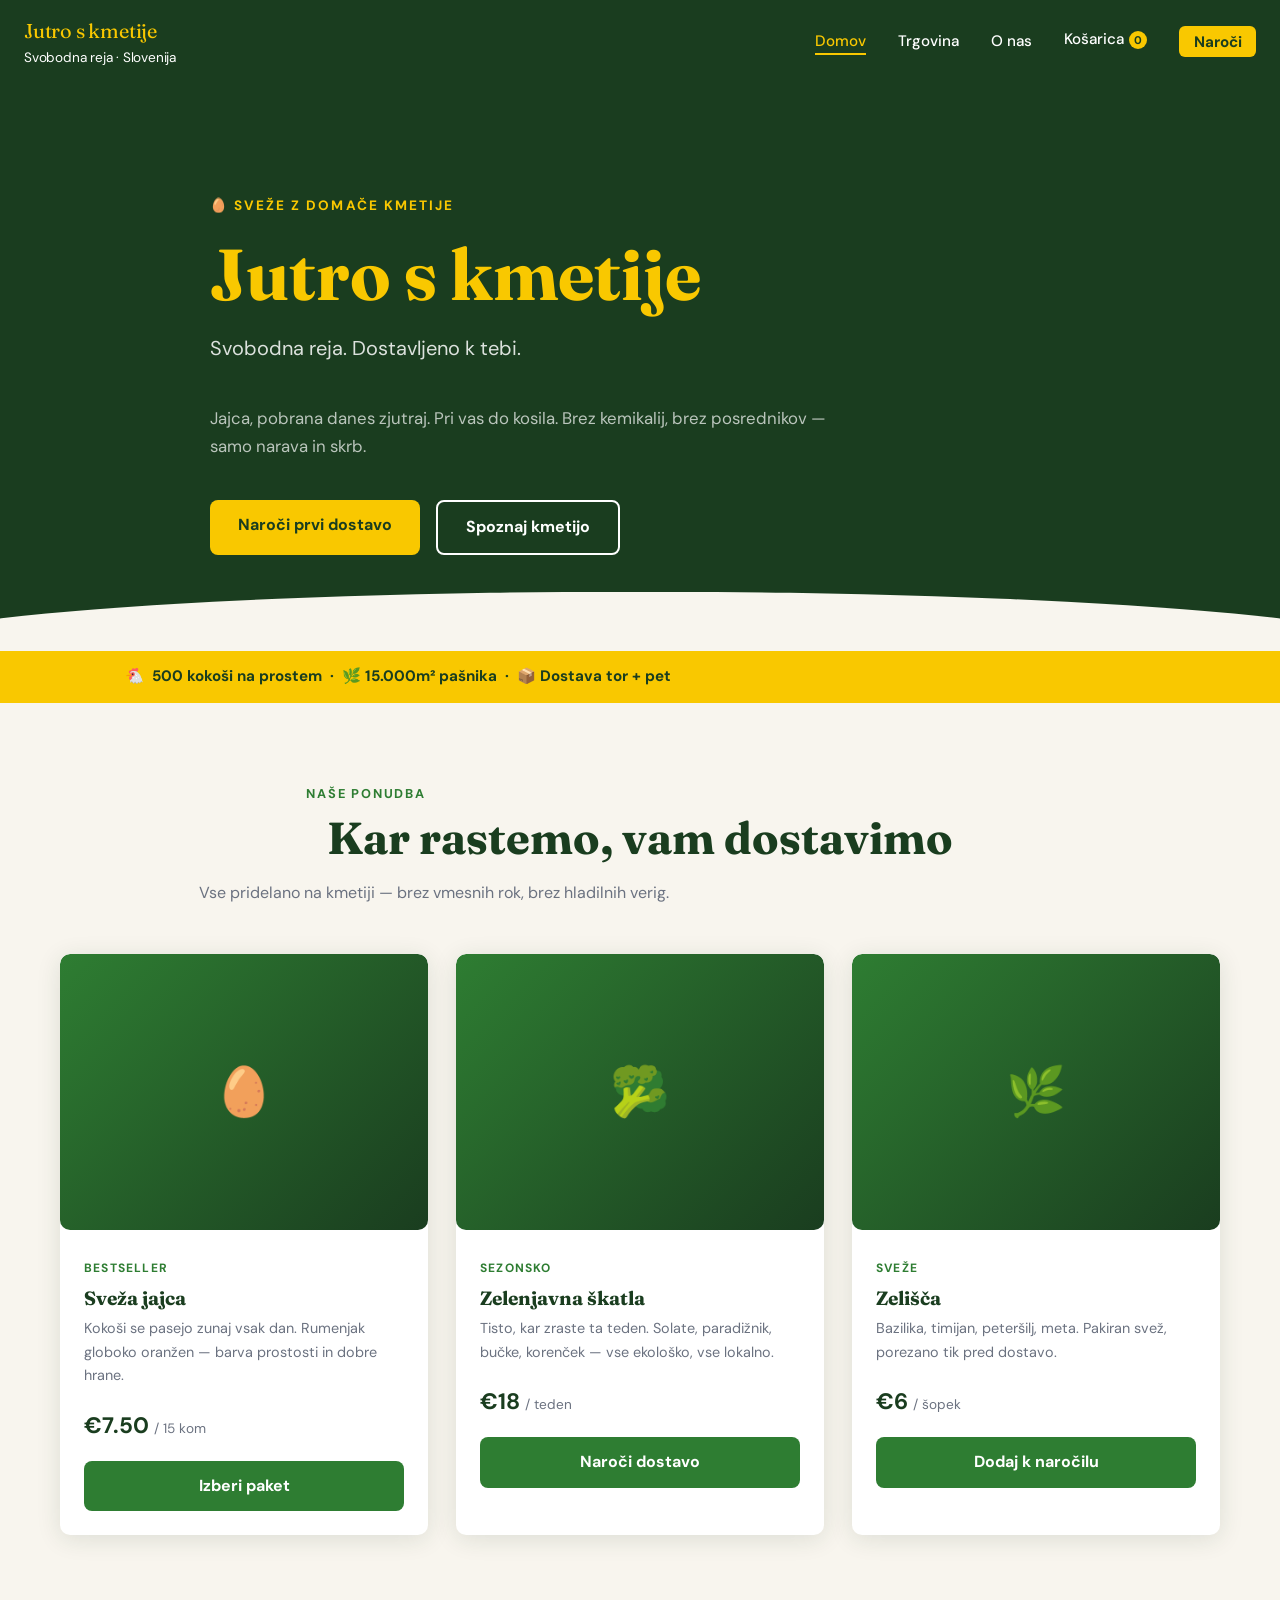
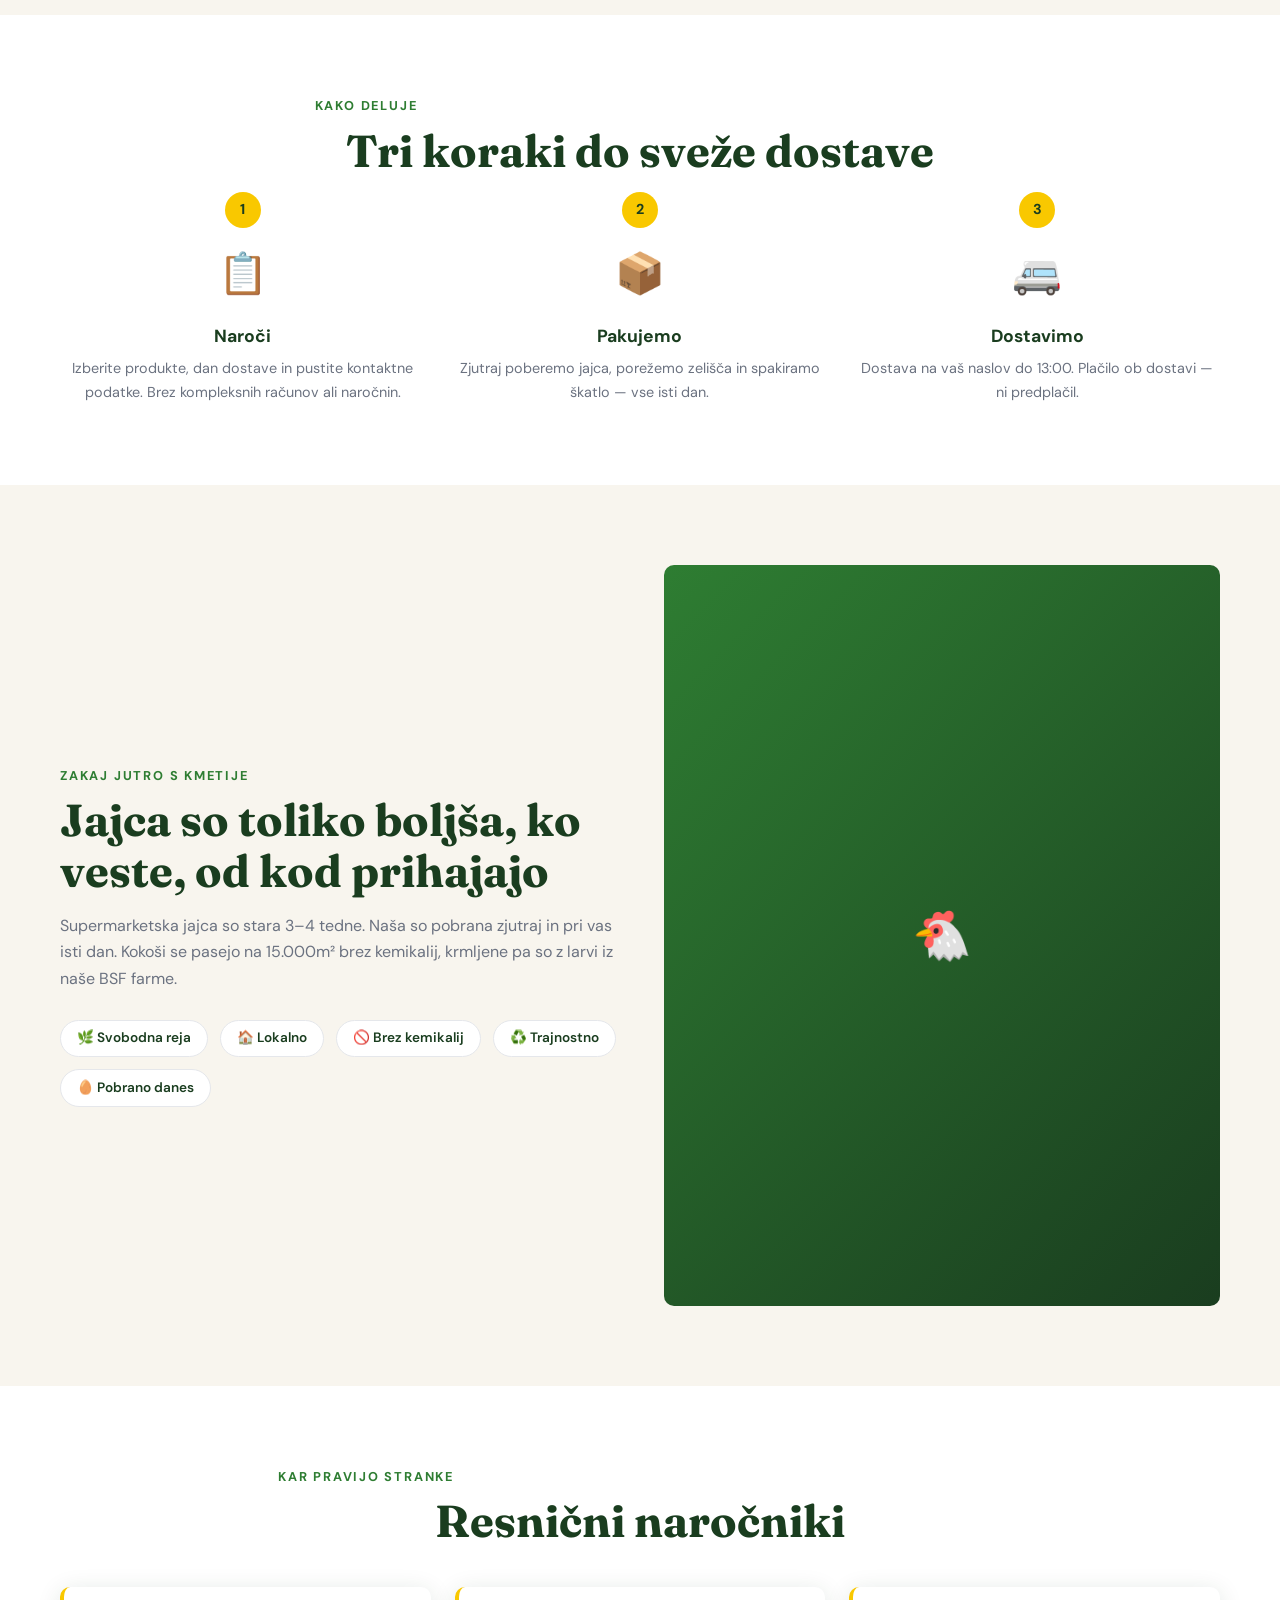
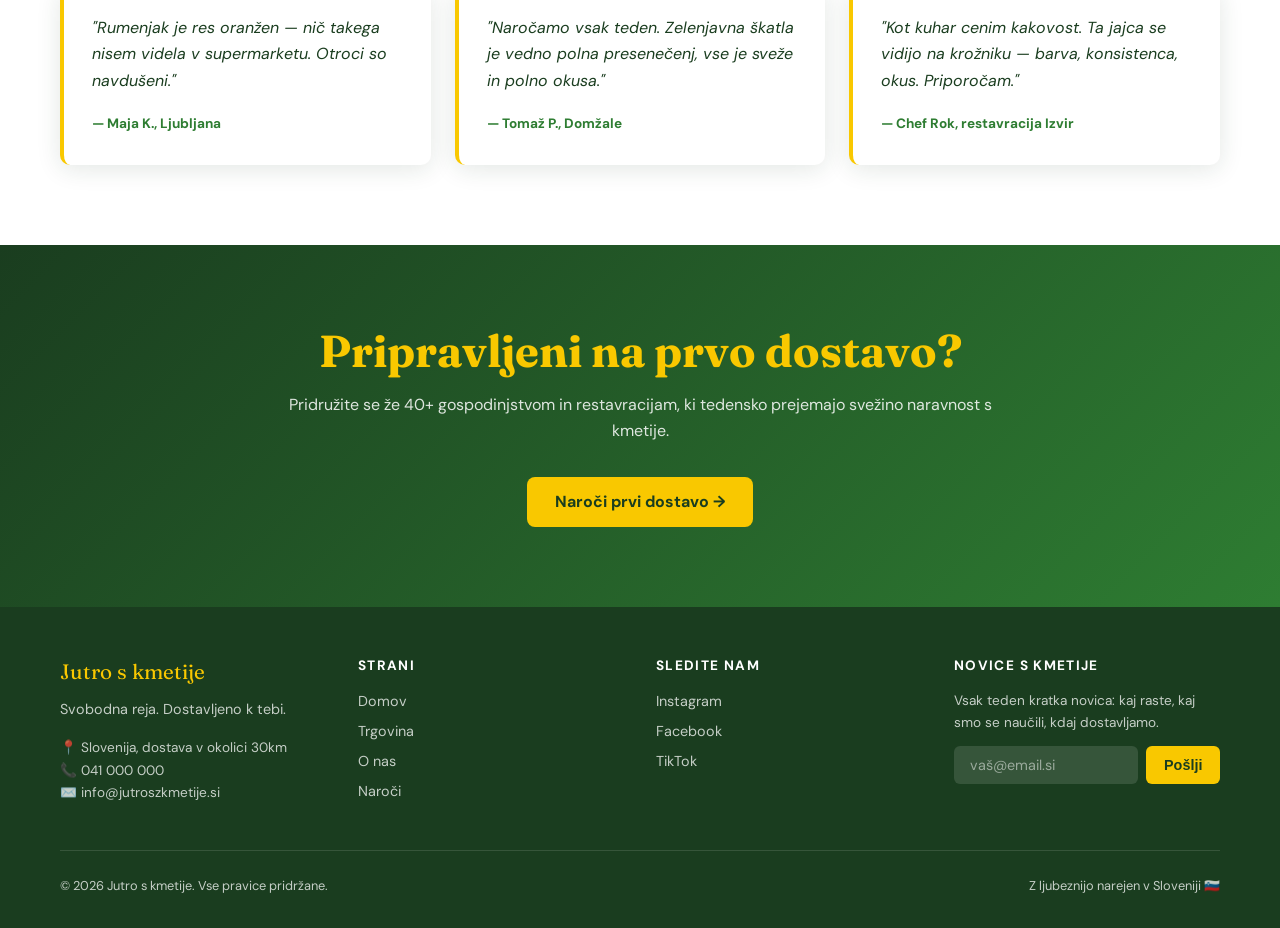
==== index.html @ 3c44f7a1 "init: Jutro s kmetije website — landing, shop, about, preorder, 3 UX variants Mobile-first static si" ====
<!DOCTYPE html>
<html lang="sl">
<head>
  <meta charset="UTF-8">
  <meta name="viewport" content="width=device-width, initial-scale=1.0">
  <title>Jutro s kmetije — Sveža jajca, dostavljeno k tebi</title>
  <meta name="description" content="Svobodna reja. Sveža jajca, pobrana danes zjutraj, dostavljena k vam. Naročite prvi dostavo.">
  <meta property="og:title" content="Jutro s kmetije — Sveža jajca, dostavljeno k tebi">
  <meta property="og:description" content="Svobodna reja. Sveža jajca, pobrana danes zjutraj, dostavljena k vam.">
  <meta property="og:type" content="website">
  <link rel="preconnect" href="https://fonts.googleapis.com">
  <link rel="preconnect" href="https://fonts.gstatic.com" crossorigin>
  <link href="https://fonts.googleapis.com/css2?family=Fraunces:ital,opsz,wght@0,9..144,400;0,9..144,700;1,9..144,400&family=DM+Sans:wght@400;500;700&display=swap" rel="stylesheet">
  <link rel="stylesheet" href="style.css">
</head>
<body>

<!-- NAV -->
<nav class="nav">
  <a href="index.html" class="nav-brand">Jutro s kmetije<span>Svobodna reja · Slovenija</span></a>
  <input type="checkbox" id="nav-toggle" class="nav-toggle">
  <label for="nav-toggle" class="nav-hamburger" aria-label="Meni">
    <span></span><span></span><span></span>
  </label>
  <ul class="nav-links">
    <li><a href="index.html" class="active">Domov</a></li>
    <li><a href="shop.html">Trgovina</a></li>
    <li><a href="about.html">O nas</a></li>
    <li><a href="shop.html" class="cart-badge">Košarica <span class="badge-count" id="cart-count">0</span></a></li>
    <li><a href="preorder.html" class="btn-nav">Naroči</a></li>
  </ul>
</nav>

<!-- HERO -->
<section class="hero">
  <div class="container hero-inner">
    <p class="hero-label">🥚 Sveže z domače kmetije</p>
    <h1>Jutro s kmetije</h1>
    <p class="hero-tagline">Svobodna reja. Dostavljeno k tebi.</p>
    <p style="color:rgba(255,255,255,.7);max-width:52ch;margin-bottom:2.5rem;font-size:1.05rem;">
      Jajca, pobrana danes zjutraj. Pri vas do kosila. Brez kemikalij, brez posrednikov — samo narava in skrb.
    </p>
    <div class="hero-actions">
      <a href="preorder.html" class="btn btn-primary">Naroči prvi dostavo</a>
      <a href="about.html" class="btn btn-outline">Spoznaj kmetijo</a>
    </div>
  </div>
</section>

<!-- SOCIAL PROOF STRIP -->
<div style="background:var(--yellow);padding:.85rem 1.5rem;text-align:center;">
  <p style="font-size:.95rem;font-weight:700;color:var(--green-dk);margin:0;">
    🐔 &nbsp;500 kokoši na prostem &nbsp;·&nbsp; 🌿 15.000m² pašnika &nbsp;·&nbsp; 📦 Dostava tor + pet
  </p>
</div>

<!-- PRODUCTS -->
<section class="section bg-offwhite">
  <div class="container">
    <p class="section-label text-center">Naše ponudba</p>
    <h2 class="section-title text-center">Kar rastemo, vam dostavimo</h2>
    <p class="section-sub text-center">Vse pridelano na kmetiji — brez vmesnih rok, brez hladilnih verig.</p>
    <div class="cards-grid">
      <!-- Card 1 -->
      <div class="card">
        <div class="photo-placeholder">🥚</div>
        <div class="card-body">
          <span class="card-tag">Bestseller</span>
          <h3 class="card-title">Sveža jajca</h3>
          <p class="card-desc">Kokoši se pasejo zunaj vsak dan. Rumenjak globoko oranžen — barva prostosti in dobre hrane.</p>
          <div class="card-price">€7.50 <small>/ 15 kom</small></div>
          <a href="shop.html" class="btn btn-green" style="display:block;text-align:center;">Izberi paket</a>
        </div>
      </div>
      <!-- Card 2 -->
      <div class="card">
        <div class="photo-placeholder">🥦</div>
        <div class="card-body">
          <span class="card-tag">Sezonsko</span>
          <h3 class="card-title">Zelenjavna škatla</h3>
          <p class="card-desc">Tisto, kar zraste ta teden. Solate, paradižnik, bučke, korenček — vse ekološko, vse lokalno.</p>
          <div class="card-price">€18 <small>/ teden</small></div>
          <a href="shop.html" class="btn btn-green" style="display:block;text-align:center;">Naroči dostavo</a>
        </div>
      </div>
      <!-- Card 3 -->
      <div class="card">
        <div class="photo-placeholder">🌿</div>
        <div class="card-body">
          <span class="card-tag">Sveže</span>
          <h3 class="card-title">Zelišča</h3>
          <p class="card-desc">Bazilika, timijan, peteršilj, meta. Pakiran svež, porezano tik pred dostavo.</p>
          <div class="card-price">€6 <small>/ šopek</small></div>
          <a href="shop.html" class="btn btn-green" style="display:block;text-align:center;">Dodaj k naročilu</a>
        </div>
      </div>
    </div>
  </div>
</section>

<!-- HOW IT WORKS -->
<section class="section bg-white">
  <div class="container">
    <p class="section-label text-center">Kako deluje</p>
    <h2 class="section-title text-center">Tri koraki do sveže dostave</h2>
    <div class="steps">
      <div class="step">
        <div class="step-num">1</div>
        <div class="step-icon">📋</div>
        <div class="step-title">Naroči</div>
        <p style="color:var(--gray);font-size:.9rem;">Izberite produkte, dan dostave in pustite kontaktne podatke. Brez kompleksnih računov ali naročnin.</p>
      </div>
      <div class="step">
        <div class="step-num">2</div>
        <div class="step-icon">📦</div>
        <div class="step-title">Pakujemo</div>
        <p style="color:var(--gray);font-size:.9rem;">Zjutraj poberemo jajca, porežemo zelišča in spakiramo škatlo — vse isti dan.</p>
      </div>
      <div class="step">
        <div class="step-num">3</div>
        <div class="step-icon">🚐</div>
        <div class="step-title">Dostavimo</div>
        <p style="color:var(--gray);font-size:.9rem;">Dostava na vaš naslov do 13:00. Plačilo ob dostavi — ni predplačil.</p>
      </div>
    </div>
  </div>
</section>

<!-- WHY US -->
<section class="section bg-offwhite">
  <div class="container two-col">
    <div>
      <p class="section-label">Zakaj Jutro s kmetije</p>
      <h2 class="section-title">Jajca so toliko boljša, ko veste, od kod prihajajo</h2>
      <p style="color:var(--gray);margin-bottom:1.75rem;">Supermarketska jajca so stara 3–4 tedne. Naša so pobrana zjutraj in pri vas isti dan. Kokoši se pasejo na 15.000m² brez kemikalij, krmljene pa so z larvi iz naše BSF farme.</p>
      <div class="values">
        <div class="value-chip">🌿 Svobodna reja</div>
        <div class="value-chip">🏠 Lokalno</div>
        <div class="value-chip">🚫 Brez kemikalij</div>
        <div class="value-chip">♻️ Trajnostno</div>
        <div class="value-chip">🥚 Pobrano danes</div>
      </div>
    </div>
    <div>
      <div class="photo-placeholder tall">🐔</div>
    </div>
  </div>
</section>

<!-- TESTIMONIALS -->
<section class="section bg-white">
  <div class="container">
    <p class="section-label text-center">Kar pravijo stranke</p>
    <h2 class="section-title text-center">Resnični naročniki</h2>
    <div class="testimonials-grid" style="margin-top:2.5rem;">
      <div class="testimonial">
        <blockquote>"Rumenjak je res oranžen — nič takega nisem videla v supermarketu. Otroci so navdušeni."</blockquote>
        <cite>— Maja K., Ljubljana</cite>
      </div>
      <div class="testimonial">
        <blockquote>"Naročamo vsak teden. Zelenjavna škatla je vedno polna presenečenj, vse je sveže in polno okusa."</blockquote>
        <cite>— Tomaž P., Domžale</cite>
      </div>
      <div class="testimonial">
        <blockquote>"Kot kuhar cenim kakovost. Ta jajca se vidijo na krožniku — barva, konsistenca, okus. Priporočam."</blockquote>
        <cite>— Chef Rok, restavracija Izvir</cite>
      </div>
    </div>
  </div>
</section>

<!-- CTA BANNER -->
<div class="cta-banner">
  <div class="container">
    <h2>Pripravljeni na prvo dostavo?</h2>
    <p>Pridružite se že 40+ gospodinjstvom in restavracijam, ki tedensko prejemajo svežino naravnost s kmetije.</p>
    <a href="preorder.html" class="btn btn-primary">Naroči prvi dostavo →</a>
  </div>
</div>

<!-- FOOTER -->
<footer class="footer">
  <div class="container">
    <div class="footer-grid">
      <div>
        <div class="footer-brand">Jutro s kmetije</div>
        <p style="font-size:.9rem;margin-bottom:1rem;">Svobodna reja. Dostavljeno k tebi.</p>
        <p style="font-size:.85rem;">📍 Slovenija, dostava v okolici 30km</p>
        <p style="font-size:.85rem;">📞 <a href="tel:+38641000000">041 000 000</a></p>
        <p style="font-size:.85rem;">✉️ <a href="mailto:info@jutroszkmetije.si">info@jutroszkmetije.si</a></p>
      </div>
      <div>
        <h4>Strani</h4>
        <ul>
          <li><a href="index.html">Domov</a></li>
          <li><a href="shop.html">Trgovina</a></li>
          <li><a href="about.html">O nas</a></li>
          <li><a href="preorder.html">Naroči</a></li>
        </ul>
      </div>
      <div>
        <h4>Sledite nam</h4>
        <ul>
          <li><a href="#">Instagram</a></li>
          <li><a href="#">Facebook</a></li>
          <li><a href="#">TikTok</a></li>
        </ul>
      </div>
      <div>
        <h4>Novice s kmetije</h4>
        <p style="font-size:.85rem;margin-bottom:.75rem;">Vsak teden kratka novica: kaj raste, kaj smo se naučili, kdaj dostavljamo.</p>
        <form class="newsletter-form" onsubmit="event.preventDefault();this.innerHTML='<p style=color:var(--yellow);font-size:.9rem;>Hvala! Javimo se. 🥚</p>'">
          <input type="email" placeholder="vaš@email.si" required>
          <button type="submit">Pošlji</button>
        </form>
      </div>
    </div>
    <div class="footer-bottom">
      <span>© 2026 Jutro s kmetije. Vse pravice pridržane.</span>
      <span>Z ljubeznijo narejen v Sloveniji 🇸🇮</span>
    </div>
  </div>
</footer>

<script>
  // Cart count from localStorage
  function updateCartBadge() {
    const cart = JSON.parse(localStorage.getItem('jsk_cart') || '[]');
    const total = cart.reduce((s, i) => s + i.qty, 0);
    document.getElementById('cart-count').textContent = total;
  }
  updateCartBadge();
</script>
</body>
</html>
---- style.css ----
/* ===== Jutro s kmetije — shared stylesheet ===== */

/* ---- Variables ---- */
:root {
  --green-dk: #1A3D1F;
  --green:    #2E7D32;
  --yellow:   #F9C800;
  --white:    #FFFFFF;
  --offwhite: #F8F5EE;
  --gray:     #6B7280;
  --gray-lt:  #E5E7EB;
  --radius:   10px;
  --shadow:   0 4px 24px rgba(26,61,31,.12);
  --transition: .2s ease;
}

/* ---- Reset ---- */
*, *::before, *::after { box-sizing: border-box; margin: 0; padding: 0; }
html { scroll-behavior: smooth; }
body {
  font-family: 'DM Sans', sans-serif;
  background: var(--offwhite);
  color: var(--green-dk);
  line-height: 1.65;
  font-size: 16px;
}
img { max-width: 100%; display: block; }
a { color: inherit; text-decoration: none; }
ul { list-style: none; }

/* ---- Typography ---- */
h1, h2, h3, .brand {
  font-family: 'Fraunces', serif;
  line-height: 1.15;
}
h1 { font-size: clamp(2.4rem, 6vw, 4.5rem); }
h2 { font-size: clamp(1.8rem, 4vw, 2.8rem); }
h3 { font-size: 1.3rem; }
p  { max-width: 68ch; }

/* ---- Nav ---- */
.nav {
  position: sticky;
  top: 0;
  z-index: 100;
  background: var(--green-dk);
  padding: .85rem 1.5rem;
  display: flex;
  align-items: center;
  justify-content: space-between;
}
.nav-brand {
  font-family: 'Fraunces', serif;
  font-size: 1.25rem;
  color: var(--yellow);
  letter-spacing: -.01em;
}
.nav-brand span { color: var(--white); font-size: .85rem; display: block; font-family: 'DM Sans', sans-serif; font-weight: 400; }

/* Hamburger checkbox hack */
.nav-toggle { display: none; }
.nav-hamburger {
  display: flex;
  flex-direction: column;
  gap: 5px;
  cursor: pointer;
  padding: 4px;
}
.nav-hamburger span {
  display: block;
  width: 24px;
  height: 2px;
  background: var(--white);
  border-radius: 2px;
  transition: var(--transition);
}
.nav-links {
  display: flex;
  gap: 2rem;
  align-items: center;
}
.nav-links a {
  color: var(--white);
  font-size: .95rem;
  font-weight: 500;
  padding-bottom: 2px;
  border-bottom: 2px solid transparent;
  transition: border-color var(--transition), color var(--transition);
}
.nav-links a:hover,
.nav-links a.active { color: var(--yellow); border-bottom-color: var(--yellow); }
.nav-links .btn-nav {
  background: var(--yellow);
  color: var(--green-dk);
  border-radius: 6px;
  padding: .35rem .9rem;
  font-weight: 700;
  border-bottom: none;
}
.nav-links .btn-nav:hover { background: #e6b800; color: var(--green-dk); }

/* Cart badge */
.cart-badge {
  position: relative;
  display: inline-flex;
  align-items: center;
  gap: .35rem;
}
.badge-count {
  background: var(--yellow);
  color: var(--green-dk);
  font-size: .7rem;
  font-weight: 700;
  border-radius: 999px;
  padding: 0 5px;
  min-width: 18px;
  text-align: center;
  line-height: 18px;
}

@media (max-width: 767px) {
  .nav-hamburger { display: flex; }
  .nav-links {
    display: none;
    position: absolute;
    top: 100%;
    left: 0;
    right: 0;
    background: var(--green-dk);
    flex-direction: column;
    align-items: flex-start;
    gap: 0;
    padding: .5rem 0 1rem;
    border-top: 1px solid rgba(255,255,255,.1);
  }
  .nav-links a { width: 100%; padding: .7rem 1.5rem; border-bottom: none; }
  .nav-toggle:checked ~ .nav-links { display: flex; }
}
@media (min-width: 768px) {
  .nav-hamburger { display: none; }
  .nav-links { display: flex !important; }
}

/* ---- Buttons ---- */
.btn {
  display: inline-block;
  padding: .75rem 1.75rem;
  border-radius: 8px;
  font-weight: 700;
  font-size: 1rem;
  cursor: pointer;
  border: none;
  transition: transform var(--transition), box-shadow var(--transition), background var(--transition);
}
.btn:hover { transform: translateY(-2px); box-shadow: 0 6px 20px rgba(0,0,0,.18); }
.btn-primary { background: var(--yellow); color: var(--green-dk); }
.btn-primary:hover { background: #e6b800; }
.btn-outline { background: transparent; border: 2px solid var(--white); color: var(--white); }
.btn-outline:hover { background: var(--white); color: var(--green-dk); }
.btn-green { background: var(--green); color: var(--white); }
.btn-green:hover { background: var(--green-dk); }

/* ---- Photo placeholder ---- */
.photo-placeholder {
  background: linear-gradient(135deg, #2E7D32 0%, #1A3D1F 100%);
  aspect-ratio: 4/3;
  border-radius: var(--radius);
  display: flex;
  align-items: center;
  justify-content: center;
  font-size: 3rem;
}
.photo-placeholder.tall { aspect-ratio: 3/4; }
.photo-placeholder.wide { aspect-ratio: 16/7; }
.photo-placeholder.square { aspect-ratio: 1; }

/* ---- Sections ---- */
.section { padding: 5rem 1.5rem; }
.section-center { text-align: center; }
.container { max-width: 1160px; margin: 0 auto; }

.section-label {
  font-size: .8rem;
  text-transform: uppercase;
  letter-spacing: .14em;
  color: var(--green);
  font-weight: 700;
  margin-bottom: .5rem;
}
.section-title { margin-bottom: 1rem; }
.section-sub { color: var(--gray); margin-bottom: 3rem; }

/* ---- Cards grid ---- */
.cards-grid {
  display: grid;
  grid-template-columns: repeat(auto-fit, minmax(260px, 1fr));
  gap: 1.75rem;
}
.card {
  background: var(--white);
  border-radius: var(--radius);
  box-shadow: var(--shadow);
  overflow: hidden;
  transition: transform var(--transition), box-shadow var(--transition);
}
.card:hover { transform: translateY(-4px); box-shadow: 0 10px 36px rgba(26,61,31,.16); }
.card-body { padding: 1.5rem; }
.card-tag {
  font-size: .75rem;
  text-transform: uppercase;
  letter-spacing: .1em;
  color: var(--green);
  font-weight: 700;
}
.card-title { font-size: 1.2rem; margin: .4rem 0 .5rem; }
.card-desc { font-size: .9rem; color: var(--gray); margin-bottom: 1.25rem; }
.card-price { font-size: 1.4rem; font-weight: 700; color: var(--green-dk); margin-bottom: 1rem; }
.card-price small { font-size: .85rem; font-weight: 400; color: var(--gray); }

/* ---- Steps ---- */
.steps { display: grid; grid-template-columns: repeat(auto-fit, minmax(200px, 1fr)); gap: 2rem; text-align: center; }
.step-icon { font-size: 2.5rem; margin-bottom: 1rem; }
.step-num {
  display: inline-flex;
  align-items: center;
  justify-content: center;
  width: 36px; height: 36px;
  background: var(--yellow);
  color: var(--green-dk);
  border-radius: 50%;
  font-weight: 700;
  font-size: .9rem;
  margin: 0 auto .75rem;
}
.step-title { font-size: 1.1rem; font-weight: 700; margin-bottom: .4rem; }

/* ---- Testimonials ---- */
.testimonials-grid { display: grid; grid-template-columns: repeat(auto-fit, minmax(260px, 1fr)); gap: 1.5rem; }
.testimonial {
  background: var(--white);
  border-radius: var(--radius);
  padding: 1.75rem;
  box-shadow: var(--shadow);
  border-left: 4px solid var(--yellow);
}
.testimonial blockquote { font-size: 1rem; font-style: italic; color: var(--green-dk); margin-bottom: 1rem; }
.testimonial cite { font-size: .85rem; font-weight: 700; color: var(--green); font-style: normal; }

/* ---- CTA Banner ---- */
.cta-banner {
  background: linear-gradient(135deg, var(--green-dk) 0%, var(--green) 100%);
  color: var(--white);
  text-align: center;
  padding: 5rem 1.5rem;
}
.cta-banner h2 { color: var(--yellow); margin-bottom: 1rem; }
.cta-banner p { color: rgba(255,255,255,.85); margin: 0 auto 2rem; }

/* ---- Footer ---- */
.footer {
  background: var(--green-dk);
  color: rgba(255,255,255,.75);
  padding: 3rem 1.5rem 2rem;
}
.footer-grid { display: grid; grid-template-columns: repeat(auto-fit, minmax(180px, 1fr)); gap: 2rem; margin-bottom: 2.5rem; }
.footer-brand { font-family: 'Fraunces', serif; font-size: 1.3rem; color: var(--yellow); margin-bottom: .5rem; }
.footer h4 { color: var(--white); font-size: .85rem; text-transform: uppercase; letter-spacing: .1em; margin-bottom: .75rem; }
.footer ul li { margin-bottom: .4rem; font-size: .9rem; }
.footer ul li a { transition: color var(--transition); }
.footer ul li a:hover { color: var(--yellow); }
.footer-bottom { border-top: 1px solid rgba(255,255,255,.12); padding-top: 1.5rem; font-size: .8rem; display: flex; justify-content: space-between; flex-wrap: wrap; gap: .5rem; }
.newsletter-form { display: flex; gap: .5rem; flex-wrap: wrap; }
.newsletter-form input {
  flex: 1;
  min-width: 160px;
  padding: .6rem 1rem;
  border: none;
  border-radius: 6px;
  font-family: 'DM Sans', sans-serif;
  font-size: .9rem;
  background: rgba(255,255,255,.12);
  color: var(--white);
}
.newsletter-form input::placeholder { color: rgba(255,255,255,.5); }
.newsletter-form button {
  padding: .6rem 1.1rem;
  background: var(--yellow);
  color: var(--green-dk);
  border: none;
  border-radius: 6px;
  font-weight: 700;
  cursor: pointer;
  font-size: .9rem;
}

/* ---- Form styles ---- */
.form-group { margin-bottom: 1.25rem; }
.form-group label { display: block; font-size: .85rem; font-weight: 600; margin-bottom: .4rem; }
.form-group input,
.form-group select,
.form-group textarea {
  width: 100%;
  padding: .75rem 1rem;
  border: 1.5px solid var(--gray-lt);
  border-radius: 8px;
  font-family: 'DM Sans', sans-serif;
  font-size: .95rem;
  background: var(--white);
  color: var(--green-dk);
  transition: border-color var(--transition);
}
.form-group input:focus,
.form-group select:focus,
.form-group textarea:focus {
  outline: none;
  border-color: var(--green);
}
.form-group textarea { resize: vertical; min-height: 100px; }
.form-row { display: grid; grid-template-columns: 1fr 1fr; gap: 1rem; }
@media (max-width: 600px) { .form-row { grid-template-columns: 1fr; } }

/* ---- Hero ---- */
.hero {
  background: var(--green-dk);
  color: var(--white);
  padding: 7rem 1.5rem 6rem;
  position: relative;
  overflow: hidden;
}
.hero::after {
  content: '';
  position: absolute;
  bottom: -1px;
  left: 0; right: 0;
  height: 60px;
  background: var(--offwhite);
  clip-path: ellipse(60% 100% at 50% 100%);
}
.hero-inner { max-width: 860px; }
.hero-label { color: var(--yellow); font-size: .85rem; text-transform: uppercase; letter-spacing: .15em; font-weight: 700; margin-bottom: 1rem; }
.hero h1 { color: var(--yellow); margin-bottom: 1rem; }
.hero-tagline { font-size: 1.25rem; color: rgba(255,255,255,.85); margin-bottom: 2.5rem; max-width: 56ch; }
.hero-actions { display: flex; gap: 1rem; flex-wrap: wrap; }

/* ---- Values chips ---- */
.values { display: flex; flex-wrap: wrap; gap: .75rem; }
.value-chip {
  background: var(--white);
  border: 1.5px solid var(--gray-lt);
  border-radius: 999px;
  padding: .4rem 1rem;
  font-size: .85rem;
  font-weight: 600;
  display: flex;
  align-items: center;
  gap: .4rem;
}

/* ---- Stats row ---- */
.stats { display: flex; flex-wrap: wrap; gap: 2.5rem; }
.stat-num { font-family: 'Fraunces', serif; font-size: 2.8rem; color: var(--yellow); line-height: 1; }
.stat-label { font-size: .85rem; color: rgba(255,255,255,.7); }

/* ---- Photo grid ---- */
.photo-grid { display: grid; grid-template-columns: repeat(auto-fit, minmax(200px, 1fr)); gap: 1rem; }

/* ---- Checkout ---- */
.checkout-card {
  background: var(--white);
  border-radius: var(--radius);
  box-shadow: var(--shadow);
  padding: 2rem;
}
.success-msg {
  display: none;
  background: #E8F5E9;
  border: 1.5px solid var(--green);
  border-radius: var(--radius);
  padding: 1.5rem;
  text-align: center;
  color: var(--green-dk);
}
.success-msg .success-icon { font-size: 2.5rem; margin-bottom: .5rem; }
.checkout-note { font-size: .85rem; color: var(--gray); margin-top: 1rem; }

/* ---- Misc ---- */
.bg-offwhite { background: var(--offwhite); }
.bg-white    { background: var(--white); }
.bg-green-dk { background: var(--green-dk); }
.text-center { text-align: center; }
.mt-1 { margin-top: .5rem; }
.mt-2 { margin-top: 1rem; }
.mt-3 { margin-top: 2rem; }
.two-col { display: grid; grid-template-columns: 1fr 1fr; gap: 3rem; align-items: center; }
@media (max-width: 767px) { .two-col { grid-template-columns: 1fr; } }
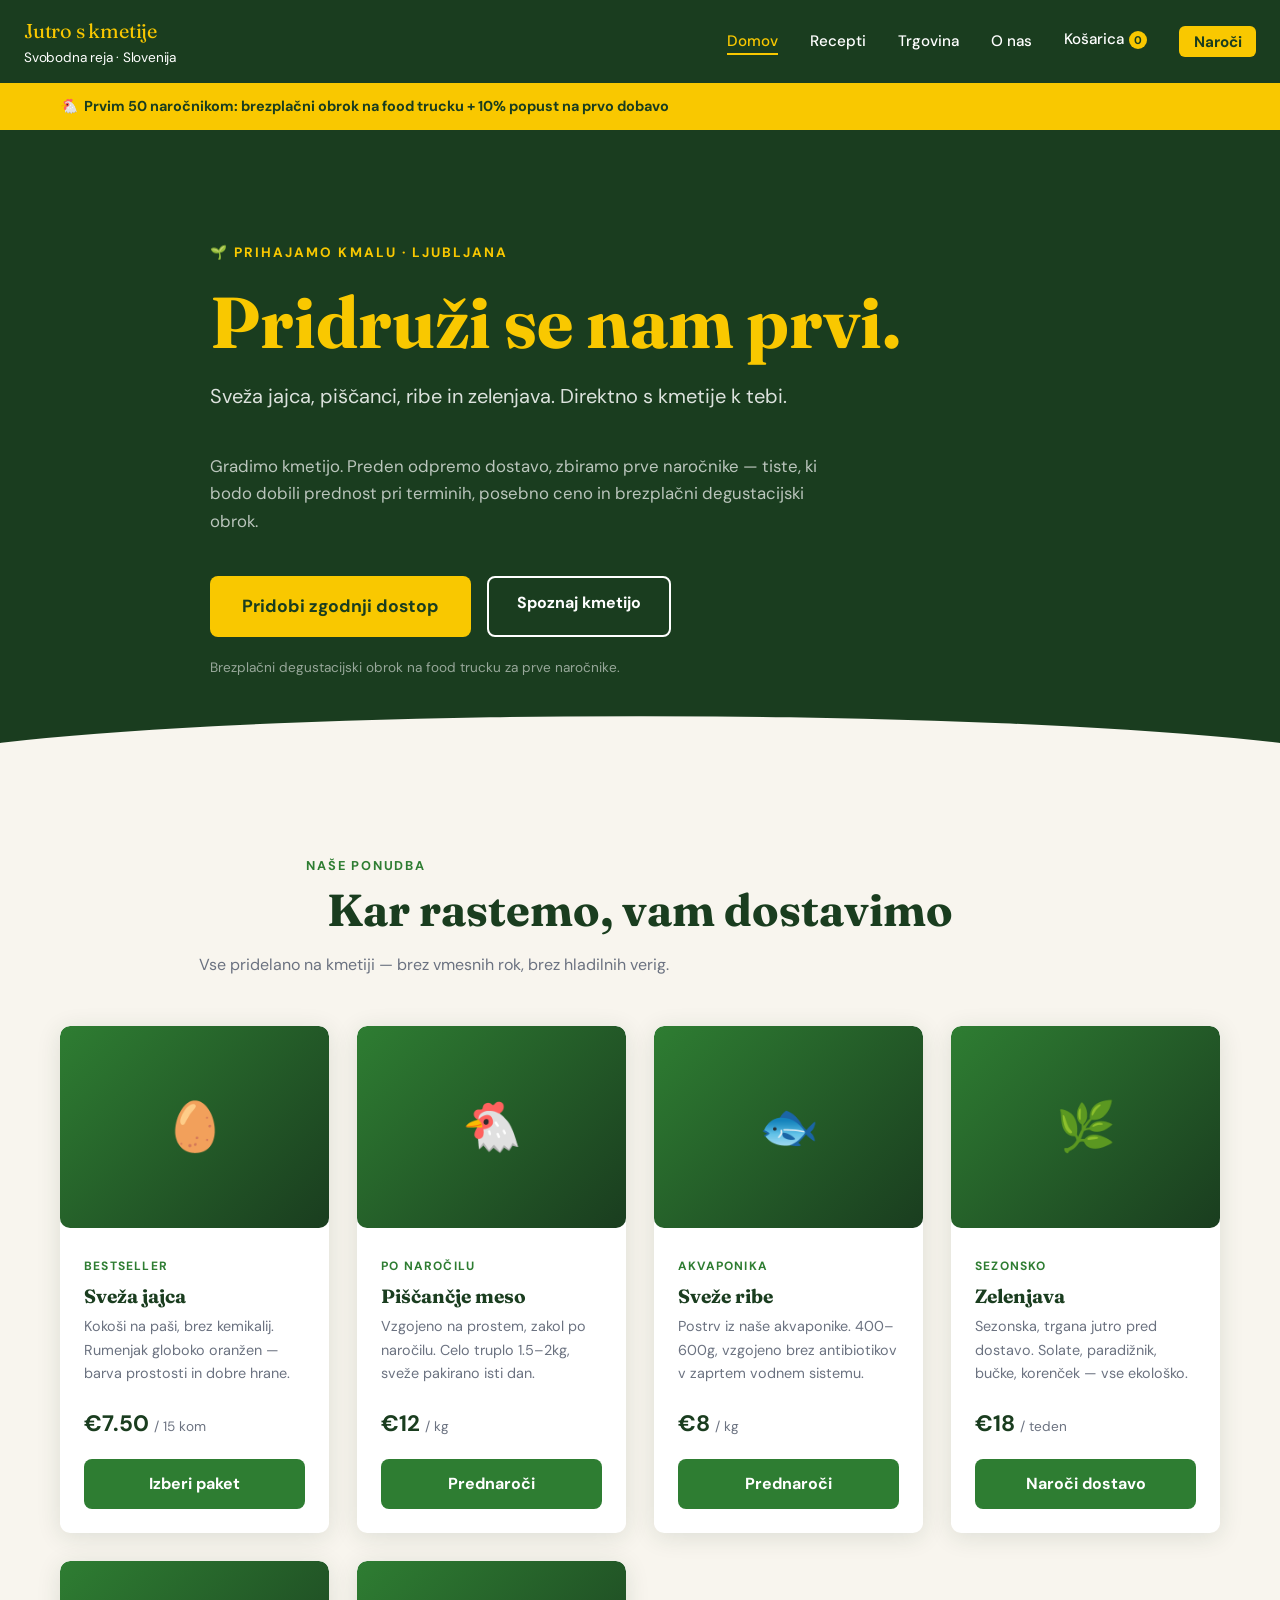
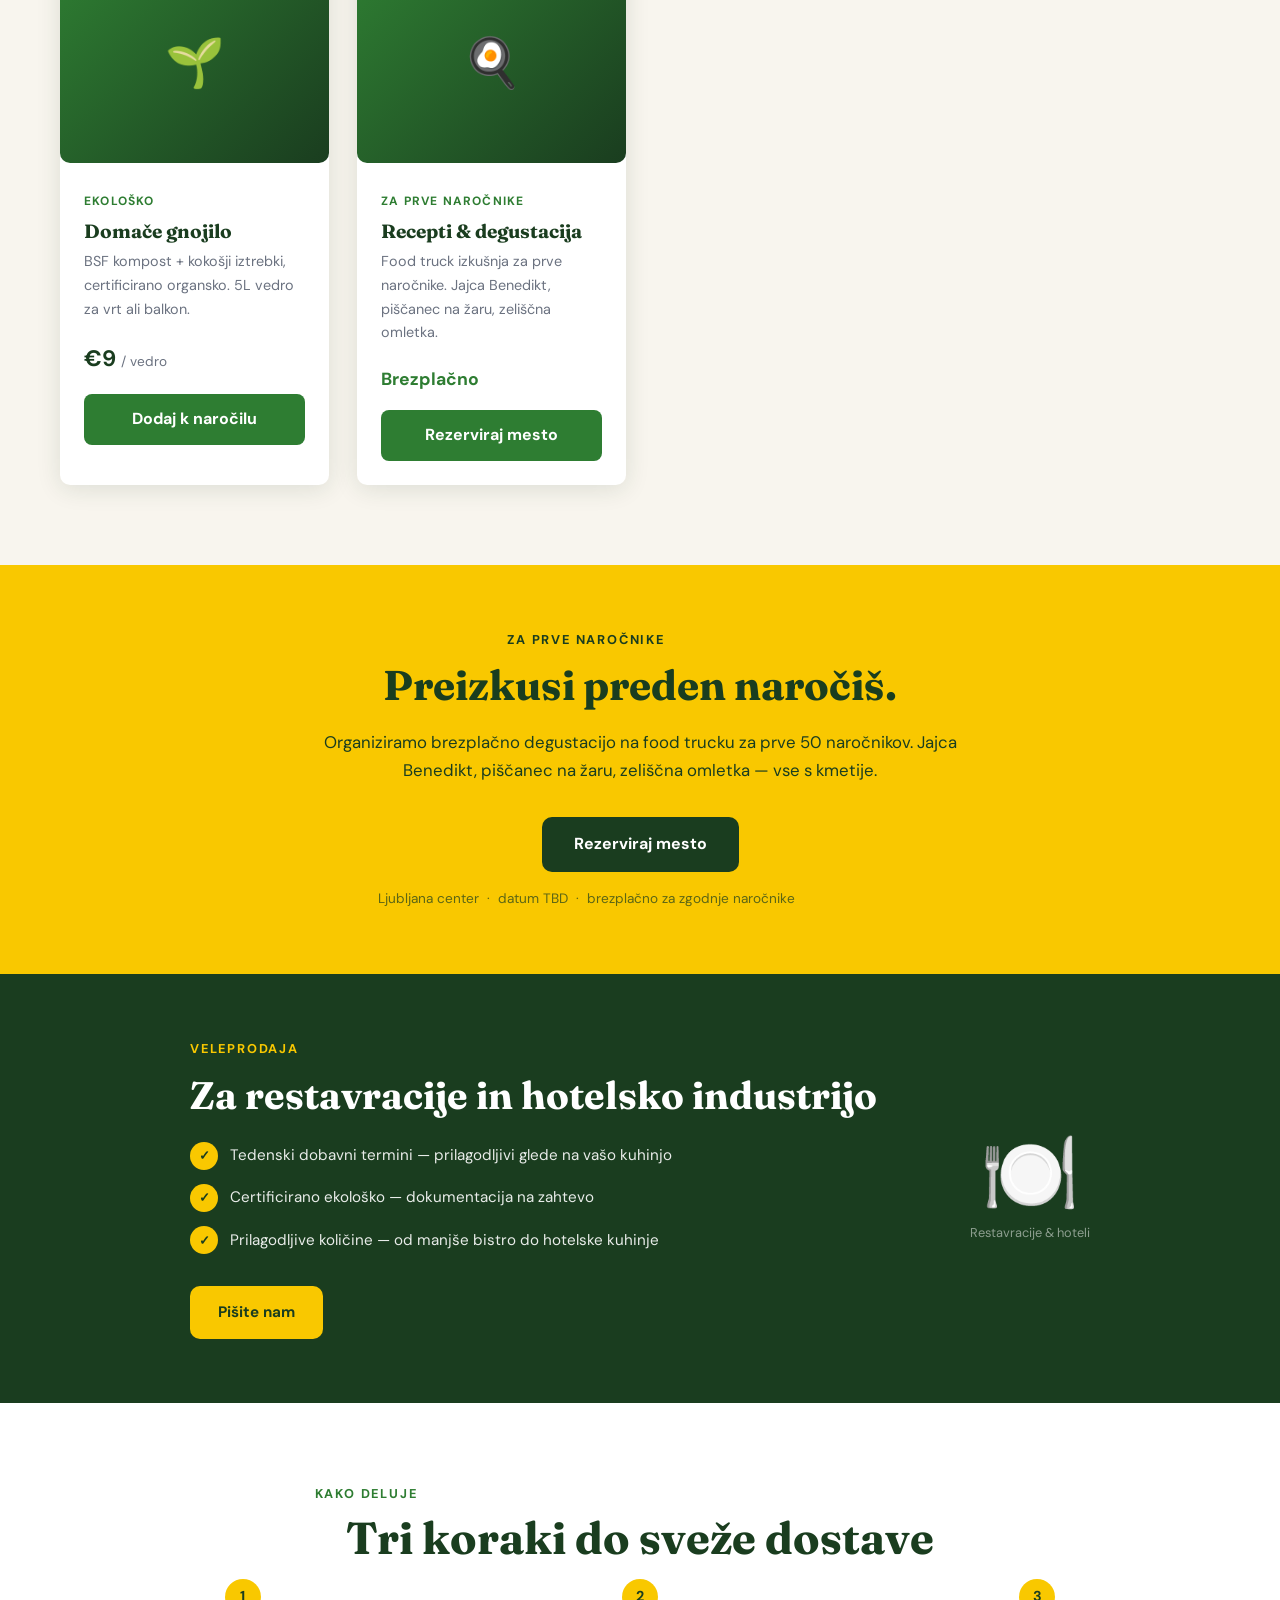
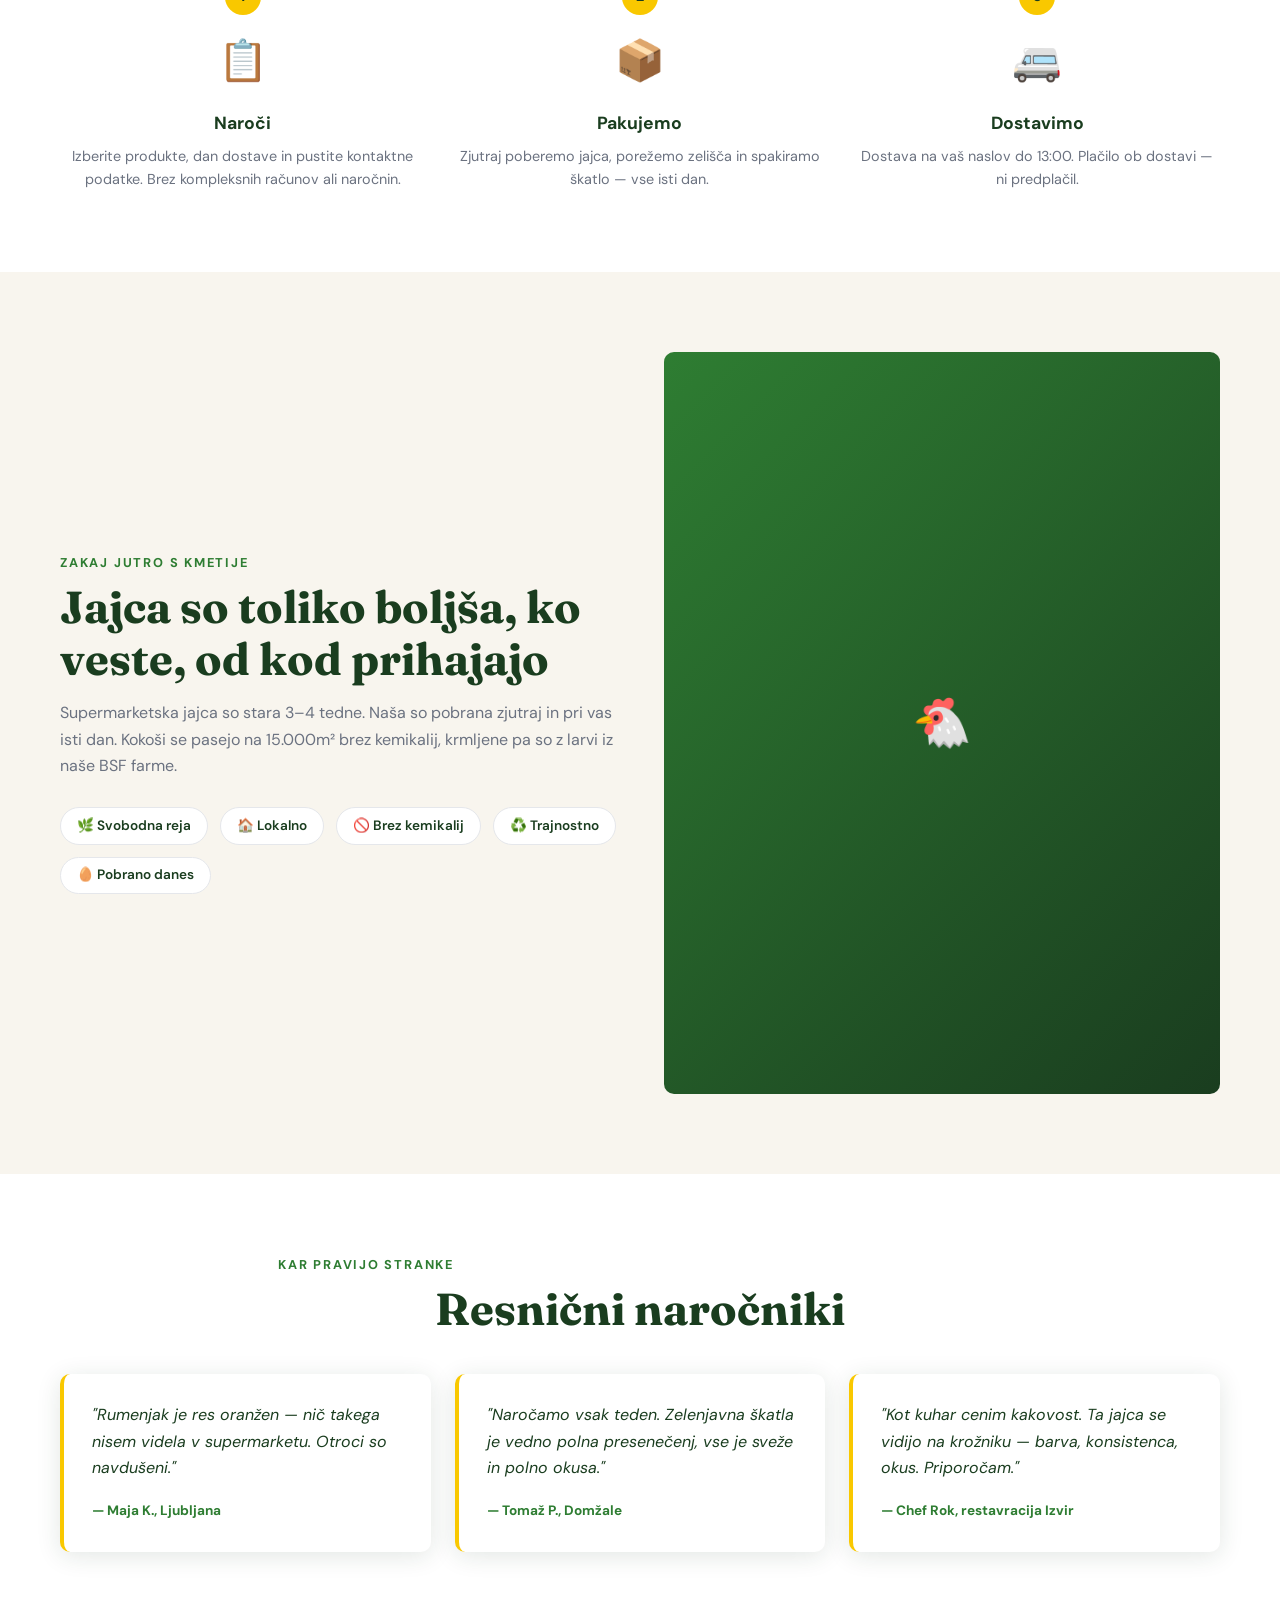
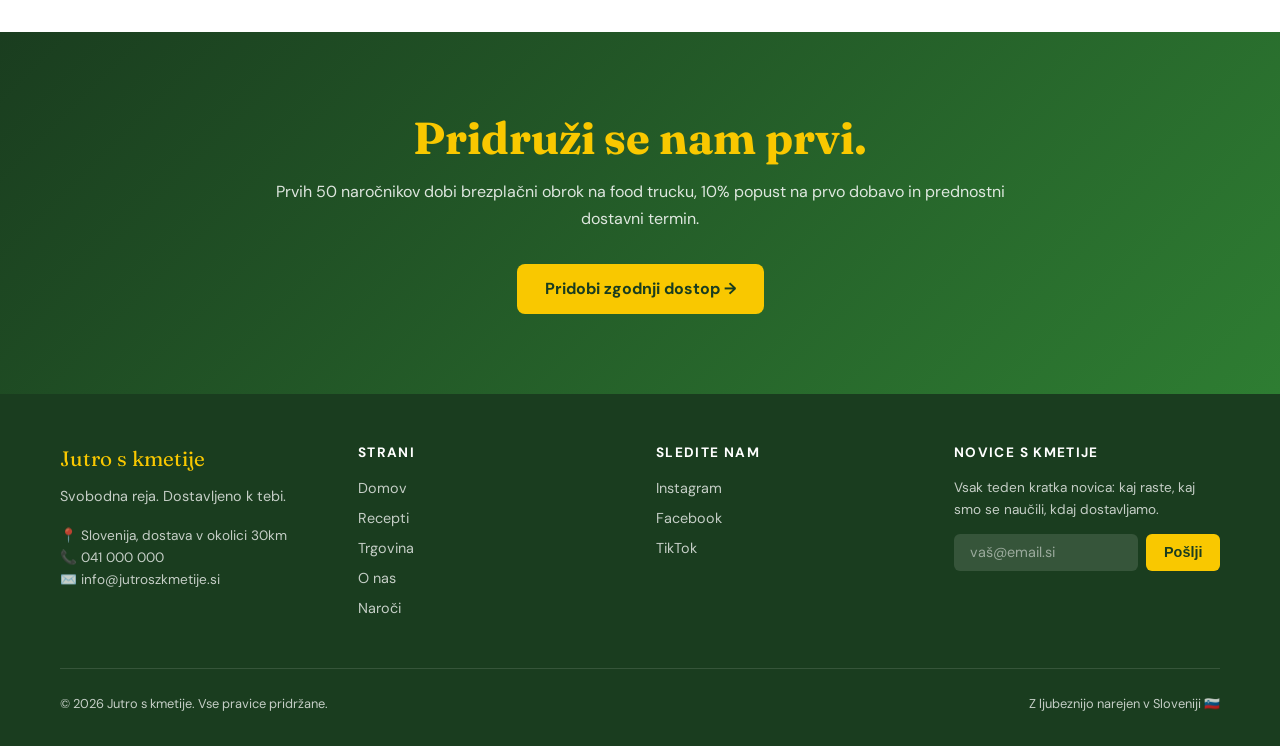
==== commit 6dd280af: "feat: recipes page, new products (chicken/fish/fertilizer), food truck invite, pre-launch focus, B2B" ====
--- a/index.html
+++ b/index.html
@@ -3,10 +3,10 @@
 <head>
   <meta charset="UTF-8">
   <meta name="viewport" content="width=device-width, initial-scale=1.0">
-  <title>Jutro s kmetije — Sveža jajca, dostavljeno k tebi</title>
-  <meta name="description" content="Svobodna reja. Sveža jajca, pobrana danes zjutraj, dostavljena k vam. Naročite prvi dostavo.">
-  <meta property="og:title" content="Jutro s kmetije — Sveža jajca, dostavljeno k tebi">
-  <meta property="og:description" content="Svobodna reja. Sveža jajca, pobrana danes zjutraj, dostavljena k vam.">
+  <title>Jutro s kmetije — Prihajamo kmalu</title>
+  <meta name="description" content="Sveža jajca, piščanci, ribe in zelenjava. Direktno s kmetije k tebi. Pridruži se prvi.">
+  <meta property="og:title" content="Jutro s kmetije — Prihajamo kmalu">
+  <meta property="og:description" content="Sveža jajca, piščanci, ribe in zelenjava. Direktno s kmetije k tebi. Pridruži se prvi.">
   <meta property="og:type" content="website">
   <link rel="preconnect" href="https://fonts.googleapis.com">
   <link rel="preconnect" href="https://fonts.gstatic.com" crossorigin>
@@ -24,6 +24,7 @@
   </label>
   <ul class="nav-links">
     <li><a href="index.html" class="active">Domov</a></li>
+    <li><a href="recepti.html">Recepti</a></li>
     <li><a href="shop.html">Trgovina</a></li>
     <li><a href="about.html">O nas</a></li>
     <li><a href="shop.html" class="cart-badge">Košarica <span class="badge-count" id="cart-count">0</span></a></li>
@@ -31,28 +32,31 @@
   </ul>
 </nav>
 
+<!-- PRE-LAUNCH URGENCY STRIP -->
+<div style="background:var(--yellow);padding:.75rem 1.5rem;text-align:center;">
+  <p style="font-size:.9rem;font-weight:700;color:var(--green-dk);margin:0;">
+    🐔 &nbsp;Prvim 50 naročnikom: brezplačni obrok na food trucku + 10% popust na prvo dobavo
+  </p>
+</div>
+
 <!-- HERO -->
 <section class="hero">
   <div class="container hero-inner">
-    <p class="hero-label">🥚 Sveže z domače kmetije</p>
-    <h1>Jutro s kmetije</h1>
-    <p class="hero-tagline">Svobodna reja. Dostavljeno k tebi.</p>
+    <p class="hero-label">🌱 Prihajamo kmalu · Ljubljana</p>
+    <h1>Pridruži se nam prvi.</h1>
+    <p class="hero-tagline">Sveža jajca, piščanci, ribe in zelenjava. Direktno s kmetije k tebi.</p>
     <p style="color:rgba(255,255,255,.7);max-width:52ch;margin-bottom:2.5rem;font-size:1.05rem;">
-      Jajca, pobrana danes zjutraj. Pri vas do kosila. Brez kemikalij, brez posrednikov — samo narava in skrb.
+      Gradimo kmetijo. Preden odpremo dostavo, zbiramo prve naročnike — tiste, ki bodo dobili prednost pri terminih, posebno ceno in brezplačni degustacijski obrok.
     </p>
     <div class="hero-actions">
-      <a href="preorder.html" class="btn btn-primary">Naroči prvi dostavo</a>
+      <a href="preorder.html" class="btn btn-primary" style="background:var(--yellow);color:var(--green-dk);font-size:1.1rem;padding:1rem 2rem;">Pridobi zgodnji dostop</a>
       <a href="about.html" class="btn btn-outline">Spoznaj kmetijo</a>
     </div>
-  </div>
-</section>
-
-<!-- SOCIAL PROOF STRIP -->
-<div style="background:var(--yellow);padding:.85rem 1.5rem;text-align:center;">
-  <p style="font-size:.95rem;font-weight:700;color:var(--green-dk);margin:0;">
-    🐔 &nbsp;500 kokoši na prostem &nbsp;·&nbsp; 🌿 15.000m² pašnika &nbsp;·&nbsp; 📦 Dostava tor + pet
-  </p>
-</div>
+    <p style="color:rgba(255,255,255,.55);font-size:.85rem;margin-top:1.25rem;">
+      Brezplačni degustacijski obrok na food trucku za prve naročnike.
+    </p>
+  </div>
+</section>
 
 <!-- PRODUCTS -->
 <section class="section bg-offwhite">
@@ -67,32 +71,111 @@
         <div class="card-body">
           <span class="card-tag">Bestseller</span>
           <h3 class="card-title">Sveža jajca</h3>
-          <p class="card-desc">Kokoši se pasejo zunaj vsak dan. Rumenjak globoko oranžen — barva prostosti in dobre hrane.</p>
+          <p class="card-desc">Kokoši na paši, brez kemikalij. Rumenjak globoko oranžen — barva prostosti in dobre hrane.</p>
           <div class="card-price">€7.50 <small>/ 15 kom</small></div>
           <a href="shop.html" class="btn btn-green" style="display:block;text-align:center;">Izberi paket</a>
         </div>
       </div>
       <!-- Card 2 -->
       <div class="card">
-        <div class="photo-placeholder">🥦</div>
+        <div class="photo-placeholder">🐔</div>
+        <div class="card-body">
+          <span class="card-tag">Po naročilu</span>
+          <h3 class="card-title">Piščančje meso</h3>
+          <p class="card-desc">Vzgojeno na prostem, zakol po naročilu. Celo truplo 1.5–2kg, sveže pakirano isti dan.</p>
+          <div class="card-price">€12 <small>/ kg</small></div>
+          <a href="preorder.html" class="btn btn-green" style="display:block;text-align:center;">Prednaroči</a>
+        </div>
+      </div>
+      <!-- Card 3 -->
+      <div class="card">
+        <div class="photo-placeholder">🐟</div>
+        <div class="card-body">
+          <span class="card-tag">Akvaponika</span>
+          <h3 class="card-title">Sveže ribe</h3>
+          <p class="card-desc">Postrv iz naše akvaponike. 400–600g, vzgojeno brez antibiotikov v zaprtem vodnem sistemu.</p>
+          <div class="card-price">€8 <small>/ kg</small></div>
+          <a href="preorder.html" class="btn btn-green" style="display:block;text-align:center;">Prednaroči</a>
+        </div>
+      </div>
+      <!-- Card 4 -->
+      <div class="card">
+        <div class="photo-placeholder">🌿</div>
         <div class="card-body">
           <span class="card-tag">Sezonsko</span>
-          <h3 class="card-title">Zelenjavna škatla</h3>
-          <p class="card-desc">Tisto, kar zraste ta teden. Solate, paradižnik, bučke, korenček — vse ekološko, vse lokalno.</p>
+          <h3 class="card-title">Zelenjava</h3>
+          <p class="card-desc">Sezonska, trgana jutro pred dostavo. Solate, paradižnik, bučke, korenček — vse ekološko.</p>
           <div class="card-price">€18 <small>/ teden</small></div>
           <a href="shop.html" class="btn btn-green" style="display:block;text-align:center;">Naroči dostavo</a>
         </div>
       </div>
-      <!-- Card 3 -->
-      <div class="card">
-        <div class="photo-placeholder">🌿</div>
-        <div class="card-body">
-          <span class="card-tag">Sveže</span>
-          <h3 class="card-title">Zelišča</h3>
-          <p class="card-desc">Bazilika, timijan, peteršilj, meta. Pakiran svež, porezano tik pred dostavo.</p>
-          <div class="card-price">€6 <small>/ šopek</small></div>
+      <!-- Card 5 -->
+      <div class="card">
+        <div class="photo-placeholder">🌱</div>
+        <div class="card-body">
+          <span class="card-tag">Ekološko</span>
+          <h3 class="card-title">Domače gnojilo</h3>
+          <p class="card-desc">BSF kompost + kokošji iztrebki, certificirano organsko. 5L vedro za vrt ali balkon.</p>
+          <div class="card-price">€9 <small>/ vedro</small></div>
           <a href="shop.html" class="btn btn-green" style="display:block;text-align:center;">Dodaj k naročilu</a>
         </div>
+      </div>
+      <!-- Card 6 -->
+      <div class="card">
+        <div class="photo-placeholder">🍳</div>
+        <div class="card-body">
+          <span class="card-tag">Za prve naročnike</span>
+          <h3 class="card-title">Recepti &amp; degustacija</h3>
+          <p class="card-desc">Food truck izkušnja za prve naročnike. Jajca Benedikt, piščanec na žaru, zeliščna omletka.</p>
+          <div class="card-price" style="font-size:1.1rem;color:var(--green);">Brezplačno</div>
+          <a href="preorder.html" class="btn btn-green" style="display:block;text-align:center;">Rezerviraj mesto</a>
+        </div>
+      </div>
+    </div>
+  </div>
+</section>
+
+<!-- FOOD TRUCK SECTION -->
+<section style="background:var(--yellow);padding:4rem 1.5rem;text-align:center;">
+  <div class="container" style="max-width:720px;">
+    <p style="font-size:.8rem;text-transform:uppercase;letter-spacing:.14em;font-weight:700;color:var(--green-dk);margin-bottom:.75rem;">Za prve naročnike</p>
+    <h2 style="font-family:'Fraunces',serif;font-size:clamp(1.8rem,4vw,2.6rem);color:var(--green-dk);margin-bottom:1.25rem;line-height:1.15;">Preizkusi preden naročiš.</h2>
+    <p style="color:var(--green-dk);font-size:1.05rem;margin-bottom:2rem;max-width:58ch;margin-left:auto;margin-right:auto;">
+      Organiziramo brezplačno degustacijo na food trucku za prve 50 naročnikov. Jajca Benedikt, piščanec na žaru, zeliščna omletka — vse s kmetije.
+    </p>
+    <a href="preorder.html" class="btn" style="background:var(--green-dk);color:var(--white);padding:.9rem 2rem;font-weight:700;font-size:1rem;border-radius:10px;display:inline-block;">Rezerviraj mesto</a>
+    <p style="font-size:.85rem;color:var(--green-dk);opacity:.7;margin-top:1rem;">
+      Ljubljana center &nbsp;·&nbsp; datum TBD &nbsp;·&nbsp; brezplačno za zgodnje naročnike
+    </p>
+  </div>
+</section>
+
+<!-- B2B RESTAURANTS SECTION -->
+<section style="background:var(--green-dk);padding:4rem 1.5rem;">
+  <div class="container" style="max-width:900px;">
+    <div style="display:grid;grid-template-columns:1fr auto;gap:3rem;align-items:center;">
+      <div>
+        <p style="font-size:.8rem;text-transform:uppercase;letter-spacing:.14em;font-weight:700;color:var(--yellow);margin-bottom:.75rem;">Veleprodaja</p>
+        <h2 style="font-family:'Fraunces',serif;font-size:clamp(1.6rem,3.5vw,2.4rem);color:var(--white);margin-bottom:1.5rem;line-height:1.2;">Za restavracije in hotelsko industrijo</h2>
+        <div style="display:flex;flex-direction:column;gap:.9rem;margin-bottom:2rem;">
+          <div style="display:flex;align-items:center;gap:.75rem;">
+            <span style="background:var(--yellow);color:var(--green-dk);width:28px;height:28px;border-radius:50%;display:flex;align-items:center;justify-content:center;font-size:.8rem;font-weight:700;flex-shrink:0;">✓</span>
+            <span style="color:rgba(255,255,255,.9);font-size:.95rem;">Tedenski dobavni termini — prilagodljivi glede na vašo kuhinjo</span>
+          </div>
+          <div style="display:flex;align-items:center;gap:.75rem;">
+            <span style="background:var(--yellow);color:var(--green-dk);width:28px;height:28px;border-radius:50%;display:flex;align-items:center;justify-content:center;font-size:.8rem;font-weight:700;flex-shrink:0;">✓</span>
+            <span style="color:rgba(255,255,255,.9);font-size:.95rem;">Certificirano ekološko — dokumentacija na zahtevo</span>
+          </div>
+          <div style="display:flex;align-items:center;gap:.75rem;">
+            <span style="background:var(--yellow);color:var(--green-dk);width:28px;height:28px;border-radius:50%;display:flex;align-items:center;justify-content:center;font-size:.8rem;font-weight:700;flex-shrink:0;">✓</span>
+            <span style="color:rgba(255,255,255,.9);font-size:.95rem;">Prilagodljive količine — od manjše bistro do hotelske kuhinje</span>
+          </div>
+        </div>
+        <a href="mailto:kmetija@jutroskmetije.si" class="btn" style="background:var(--yellow);color:var(--green-dk);padding:.85rem 1.75rem;font-weight:700;font-size:.95rem;border-radius:10px;display:inline-block;">Pišite nam</a>
+      </div>
+      <div style="text-align:center;">
+        <div style="font-size:5rem;line-height:1;">🍽️</div>
+        <p style="color:rgba(255,255,255,.5);font-size:.8rem;margin-top:.5rem;">Restavracije &amp; hoteli</p>
       </div>
     </div>
   </div>
@@ -172,9 +255,9 @@
 <!-- CTA BANNER -->
 <div class="cta-banner">
   <div class="container">
-    <h2>Pripravljeni na prvo dostavo?</h2>
-    <p>Pridružite se že 40+ gospodinjstvom in restavracijam, ki tedensko prejemajo svežino naravnost s kmetije.</p>
-    <a href="preorder.html" class="btn btn-primary">Naroči prvi dostavo →</a>
+    <h2>Pridruži se nam prvi.</h2>
+    <p>Prvih 50 naročnikov dobi brezplačni obrok na food trucku, 10% popust na prvo dobavo in prednostni dostavni termin.</p>
+    <a href="preorder.html" class="btn btn-primary">Pridobi zgodnji dostop →</a>
   </div>
 </div>
 
@@ -193,6 +276,7 @@
         <h4>Strani</h4>
         <ul>
           <li><a href="index.html">Domov</a></li>
+          <li><a href="recepti.html">Recepti</a></li>
           <li><a href="shop.html">Trgovina</a></li>
           <li><a href="about.html">O nas</a></li>
           <li><a href="preorder.html">Naroči</a></li>
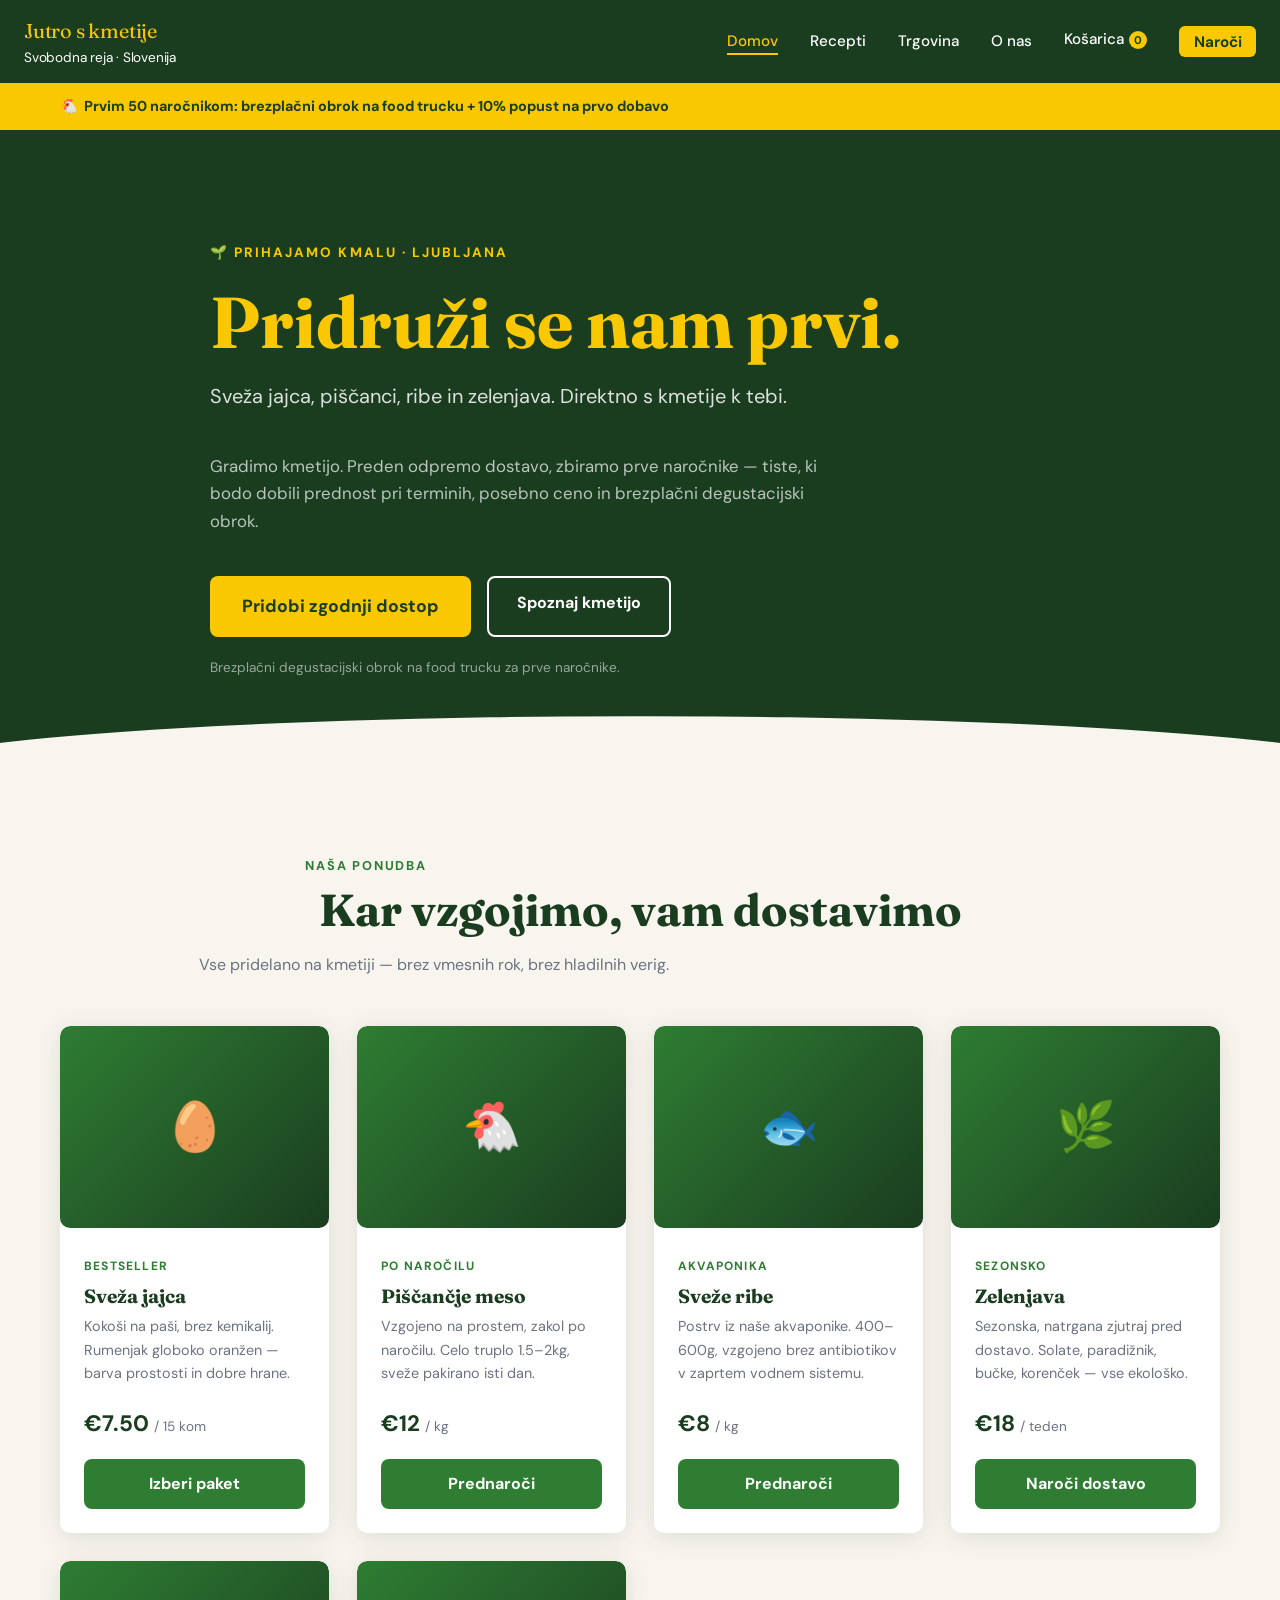
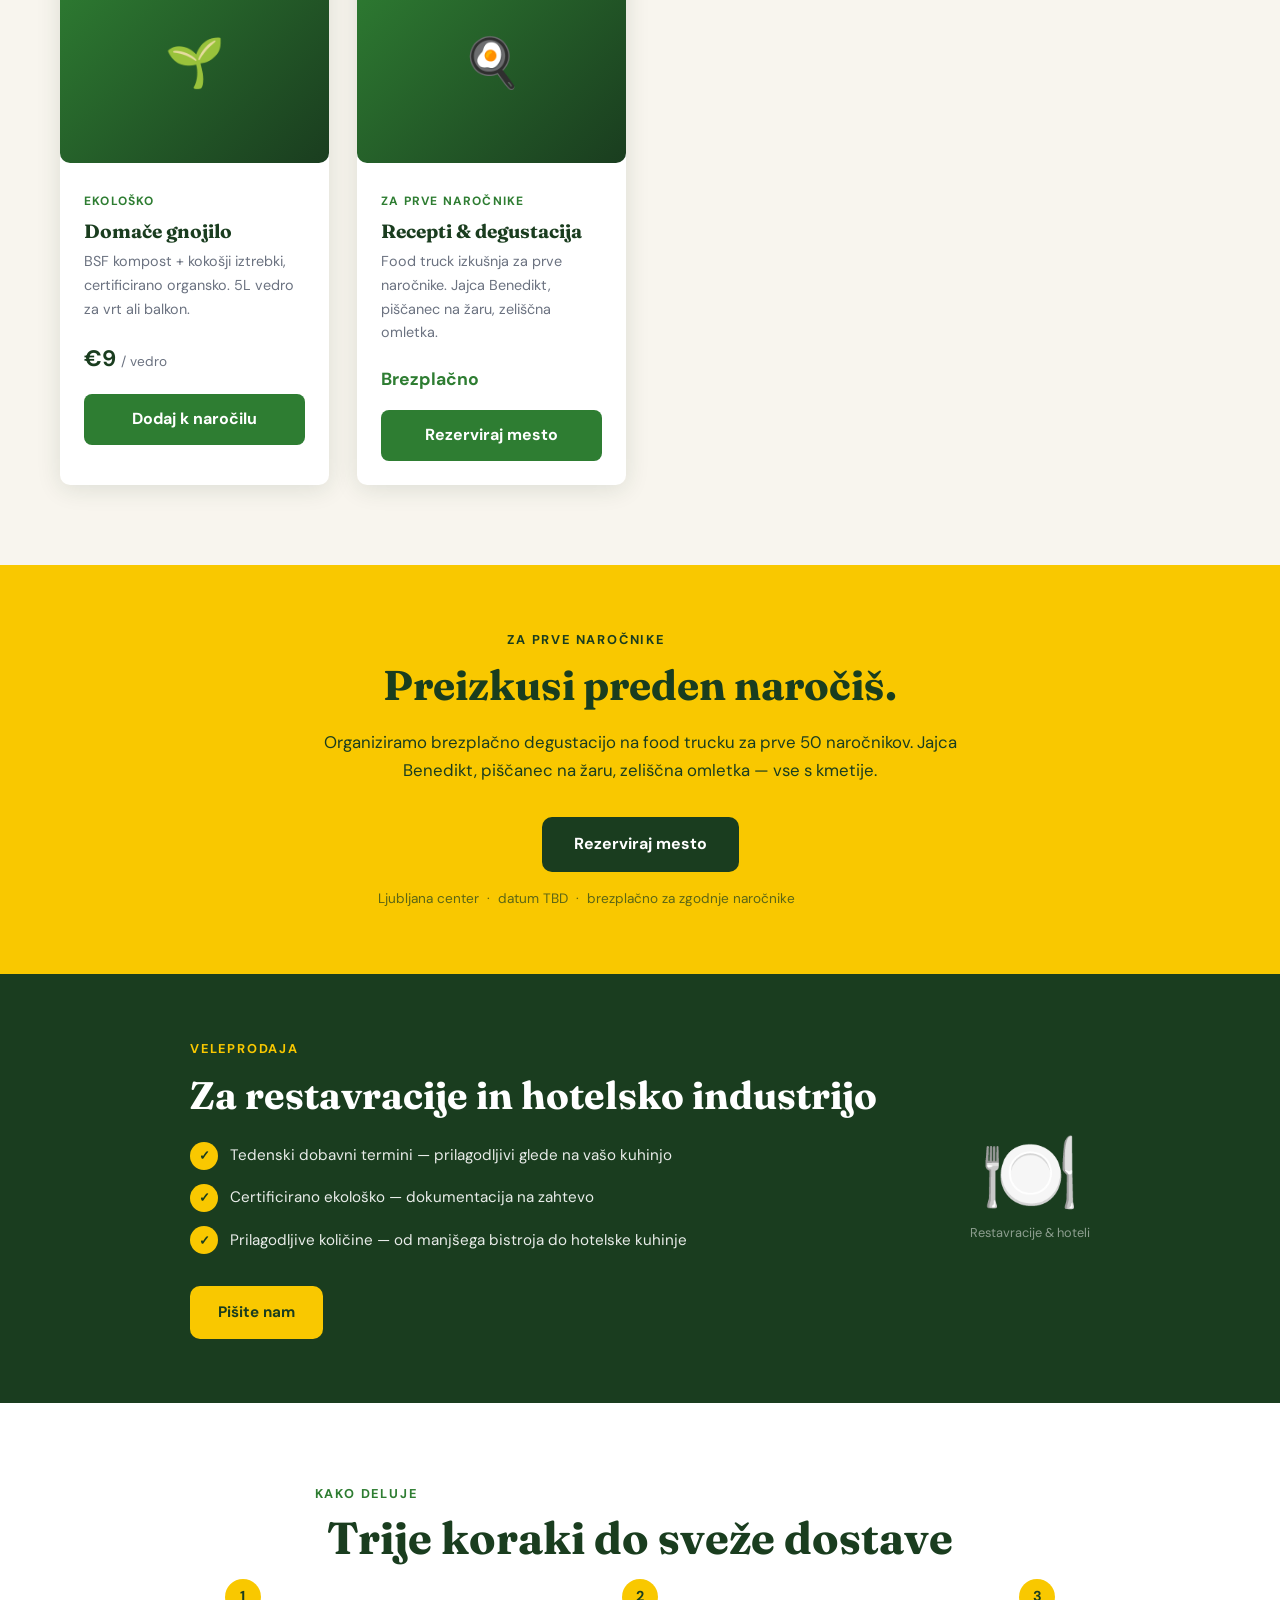
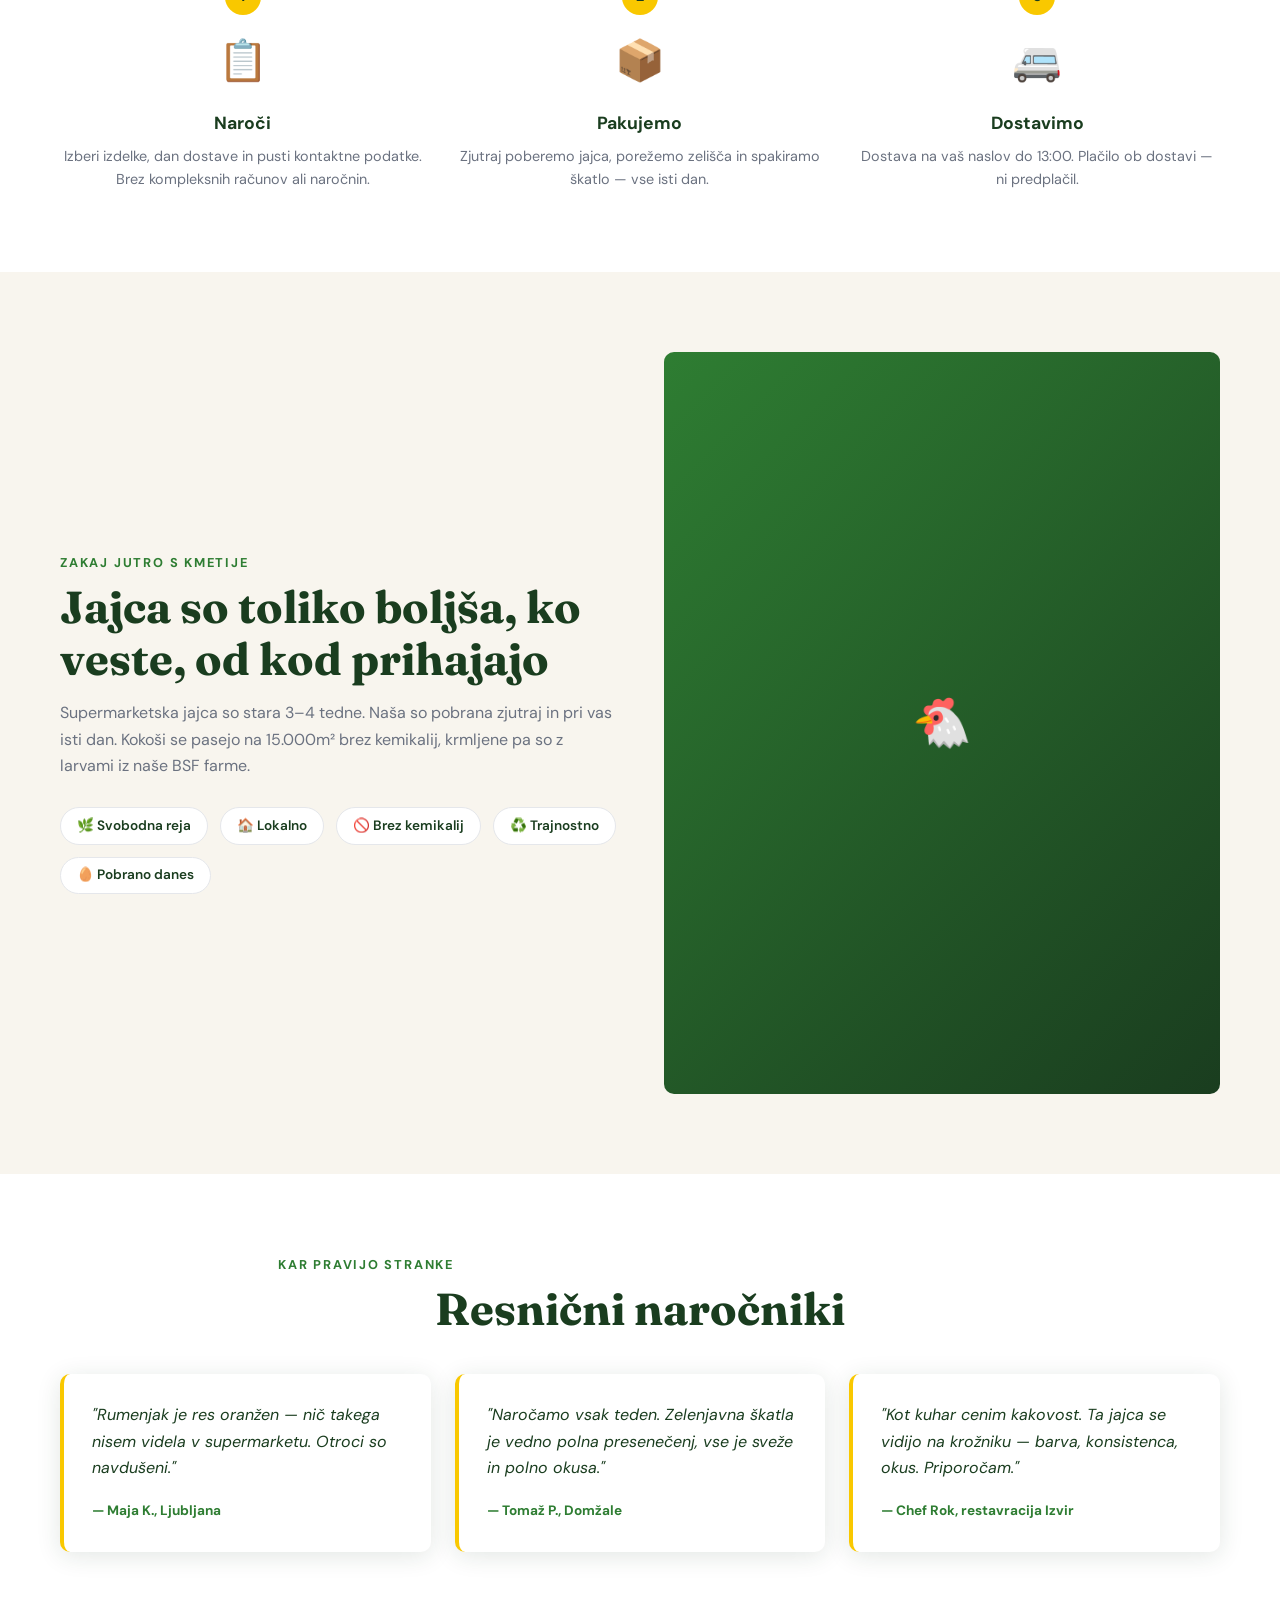
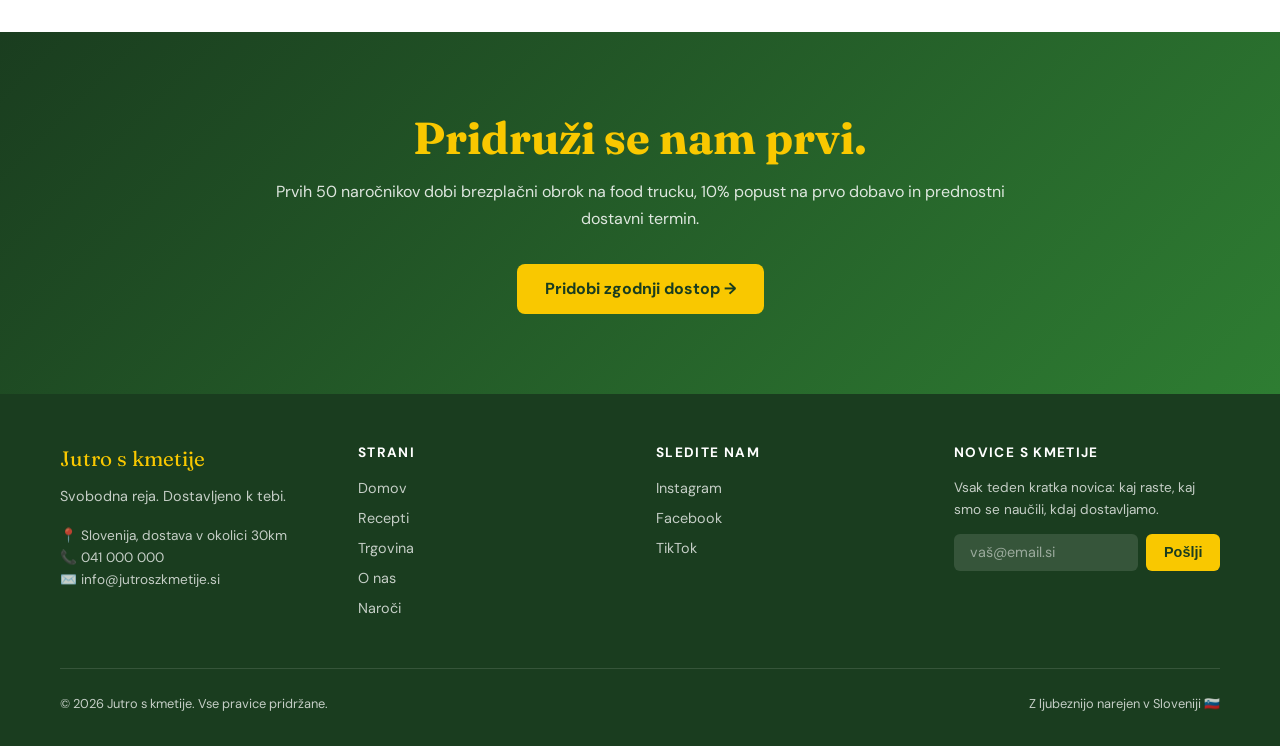
==== commit 3898526c: "fix(pravopis): 40 Slovenian grammar corrections — Opus review" ====
--- a/index.html
+++ b/index.html
@@ -61,8 +61,8 @@
 <!-- PRODUCTS -->
 <section class="section bg-offwhite">
   <div class="container">
-    <p class="section-label text-center">Naše ponudba</p>
-    <h2 class="section-title text-center">Kar rastemo, vam dostavimo</h2>
+    <p class="section-label text-center">Naša ponudba</p>
+    <h2 class="section-title text-center">Kar vzgojimo, vam dostavimo</h2>
     <p class="section-sub text-center">Vse pridelano na kmetiji — brez vmesnih rok, brez hladilnih verig.</p>
     <div class="cards-grid">
       <!-- Card 1 -->
@@ -104,7 +104,7 @@
         <div class="card-body">
           <span class="card-tag">Sezonsko</span>
           <h3 class="card-title">Zelenjava</h3>
-          <p class="card-desc">Sezonska, trgana jutro pred dostavo. Solate, paradižnik, bučke, korenček — vse ekološko.</p>
+          <p class="card-desc">Sezonska, natrgana zjutraj pred dostavo. Solate, paradižnik, bučke, korenček — vse ekološko.</p>
           <div class="card-price">€18 <small>/ teden</small></div>
           <a href="shop.html" class="btn btn-green" style="display:block;text-align:center;">Naroči dostavo</a>
         </div>
@@ -168,7 +168,7 @@
           </div>
           <div style="display:flex;align-items:center;gap:.75rem;">
             <span style="background:var(--yellow);color:var(--green-dk);width:28px;height:28px;border-radius:50%;display:flex;align-items:center;justify-content:center;font-size:.8rem;font-weight:700;flex-shrink:0;">✓</span>
-            <span style="color:rgba(255,255,255,.9);font-size:.95rem;">Prilagodljive količine — od manjše bistro do hotelske kuhinje</span>
+            <span style="color:rgba(255,255,255,.9);font-size:.95rem;">Prilagodljive količine — od manjšega bistroja do hotelske kuhinje</span>
           </div>
         </div>
         <a href="mailto:kmetija@jutroskmetije.si" class="btn" style="background:var(--yellow);color:var(--green-dk);padding:.85rem 1.75rem;font-weight:700;font-size:.95rem;border-radius:10px;display:inline-block;">Pišite nam</a>
@@ -185,13 +185,13 @@
 <section class="section bg-white">
   <div class="container">
     <p class="section-label text-center">Kako deluje</p>
-    <h2 class="section-title text-center">Tri koraki do sveže dostave</h2>
+    <h2 class="section-title text-center">Trije koraki do sveže dostave</h2>
     <div class="steps">
       <div class="step">
         <div class="step-num">1</div>
         <div class="step-icon">📋</div>
         <div class="step-title">Naroči</div>
-        <p style="color:var(--gray);font-size:.9rem;">Izberite produkte, dan dostave in pustite kontaktne podatke. Brez kompleksnih računov ali naročnin.</p>
+        <p style="color:var(--gray);font-size:.9rem;">Izberi izdelke, dan dostave in pusti kontaktne podatke. Brez kompleksnih računov ali naročnin.</p>
       </div>
       <div class="step">
         <div class="step-num">2</div>
@@ -215,7 +215,7 @@
     <div>
       <p class="section-label">Zakaj Jutro s kmetije</p>
       <h2 class="section-title">Jajca so toliko boljša, ko veste, od kod prihajajo</h2>
-      <p style="color:var(--gray);margin-bottom:1.75rem;">Supermarketska jajca so stara 3–4 tedne. Naša so pobrana zjutraj in pri vas isti dan. Kokoši se pasejo na 15.000m² brez kemikalij, krmljene pa so z larvi iz naše BSF farme.</p>
+      <p style="color:var(--gray);margin-bottom:1.75rem;">Supermarketska jajca so stara 3–4 tedne. Naša so pobrana zjutraj in pri vas isti dan. Kokoši se pasejo na 15.000m² brez kemikalij, krmljene pa so z larvami iz naše BSF farme.</p>
       <div class="values">
         <div class="value-chip">🌿 Svobodna reja</div>
         <div class="value-chip">🏠 Lokalno</div>
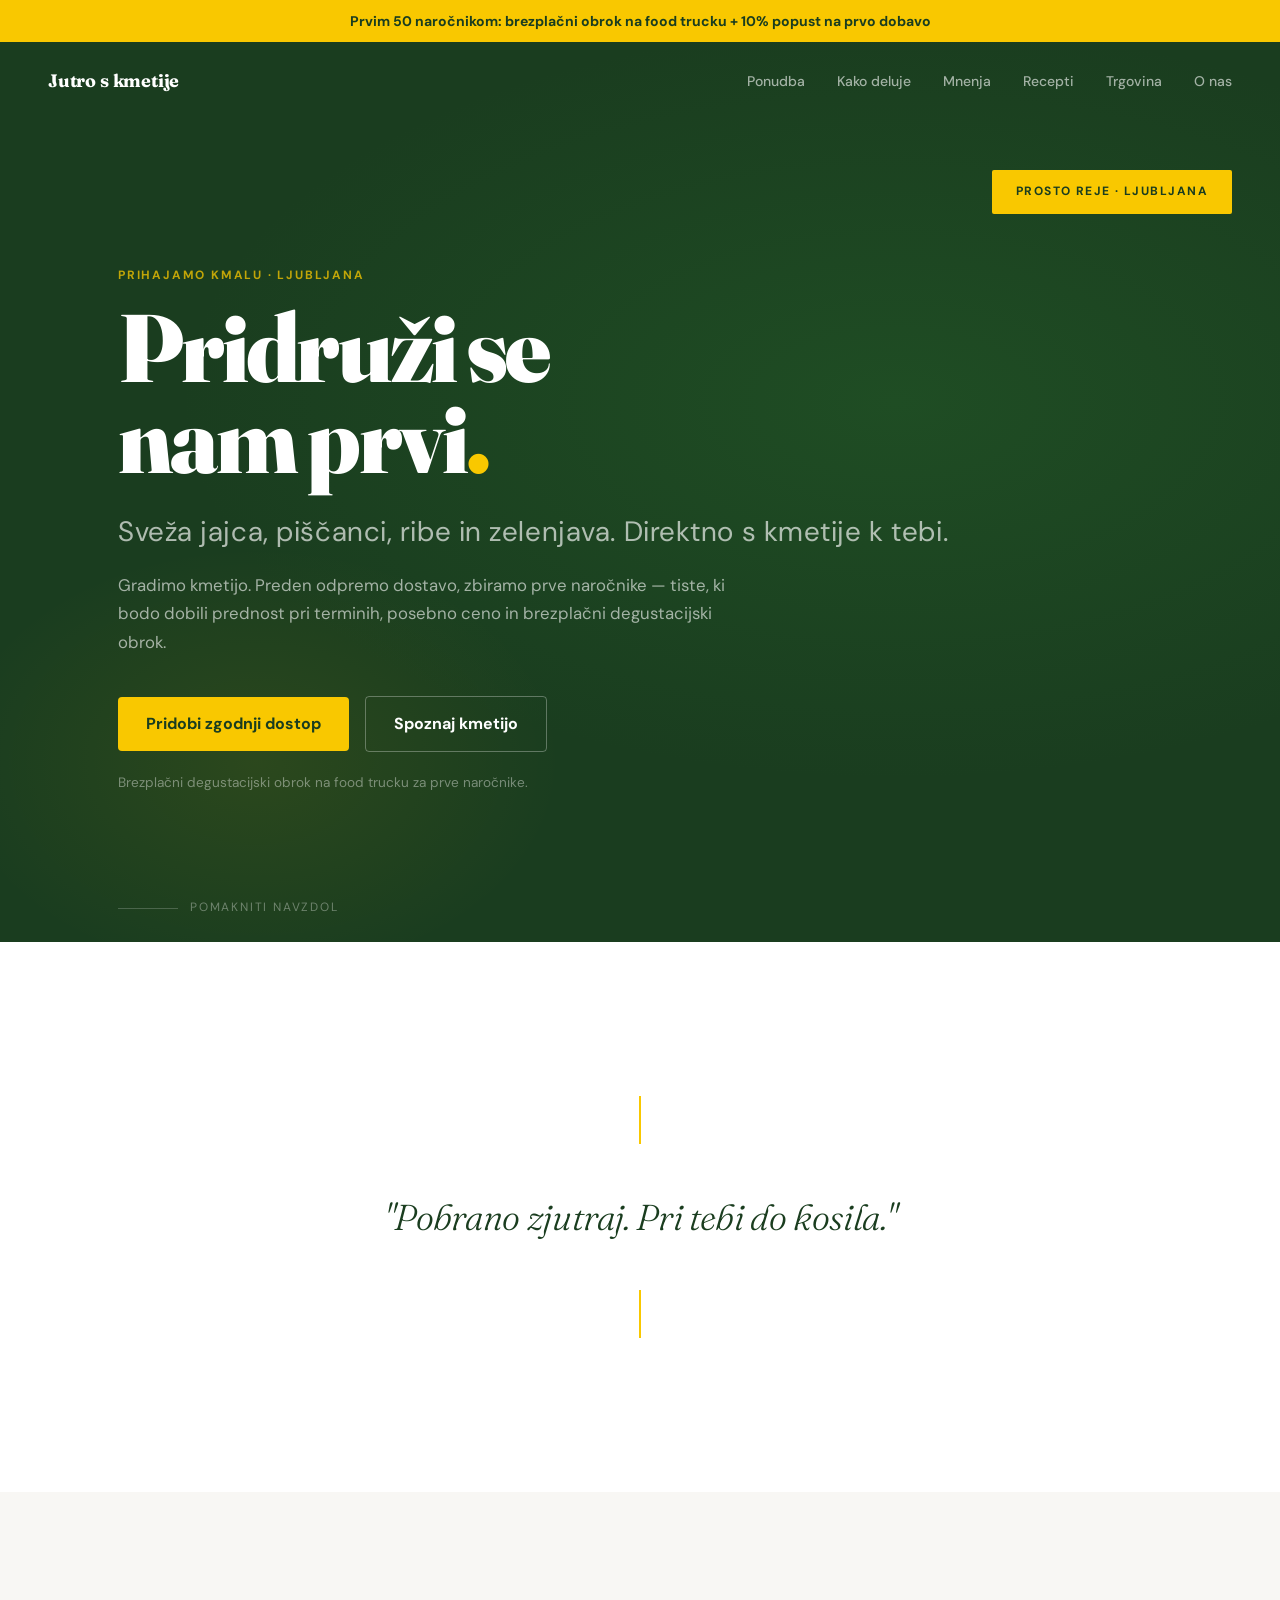
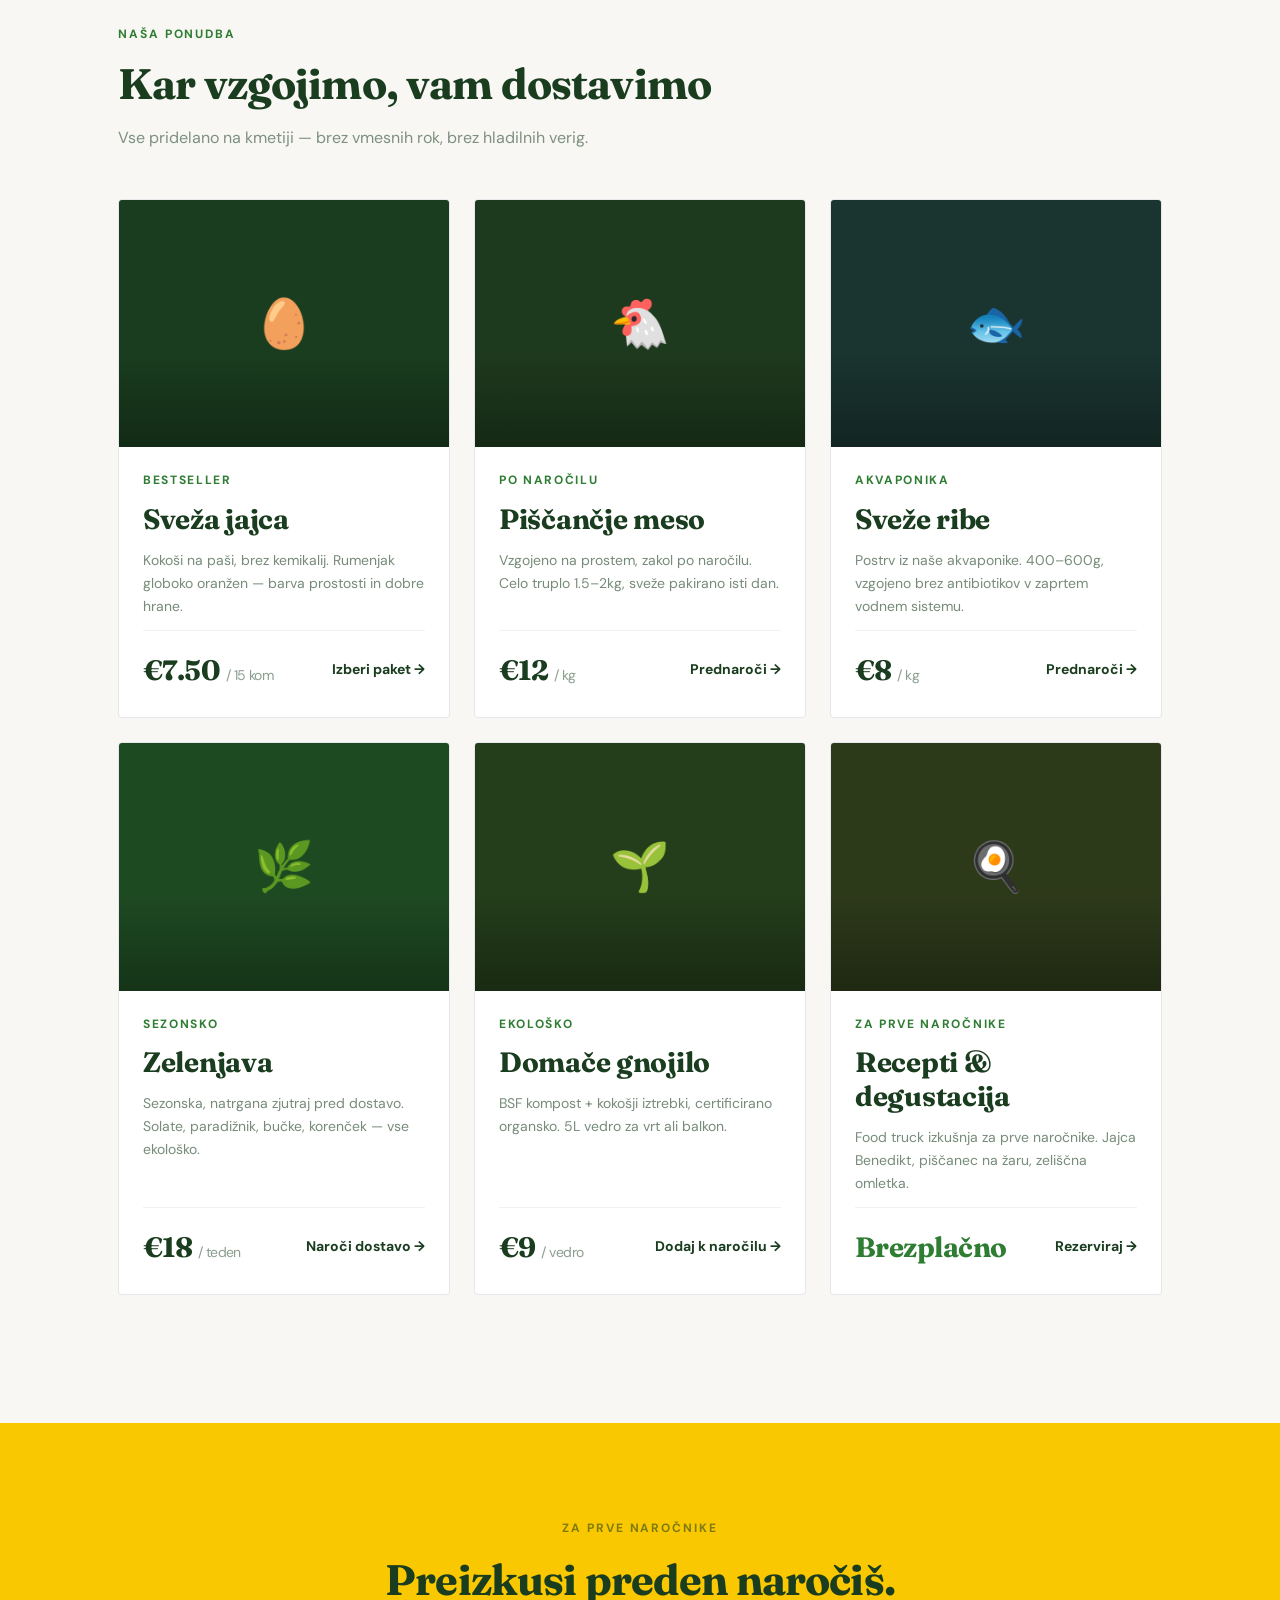
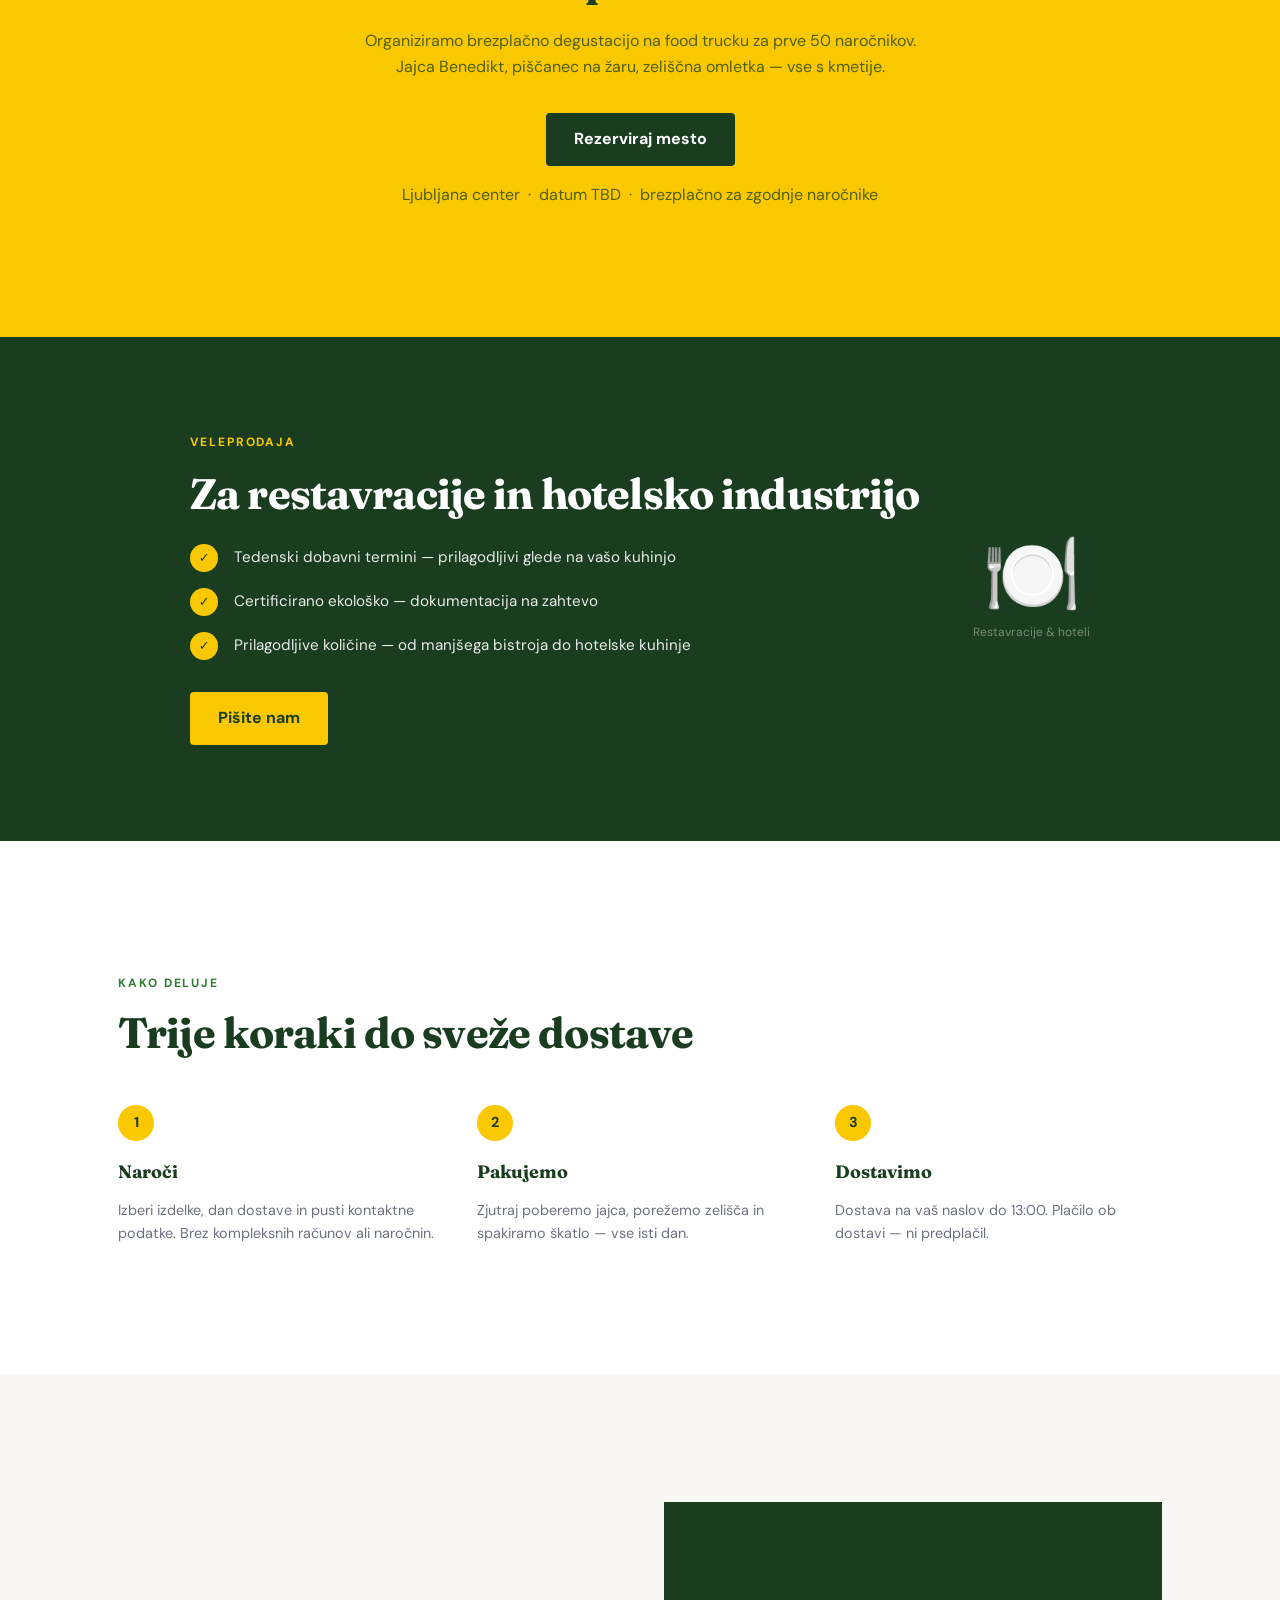
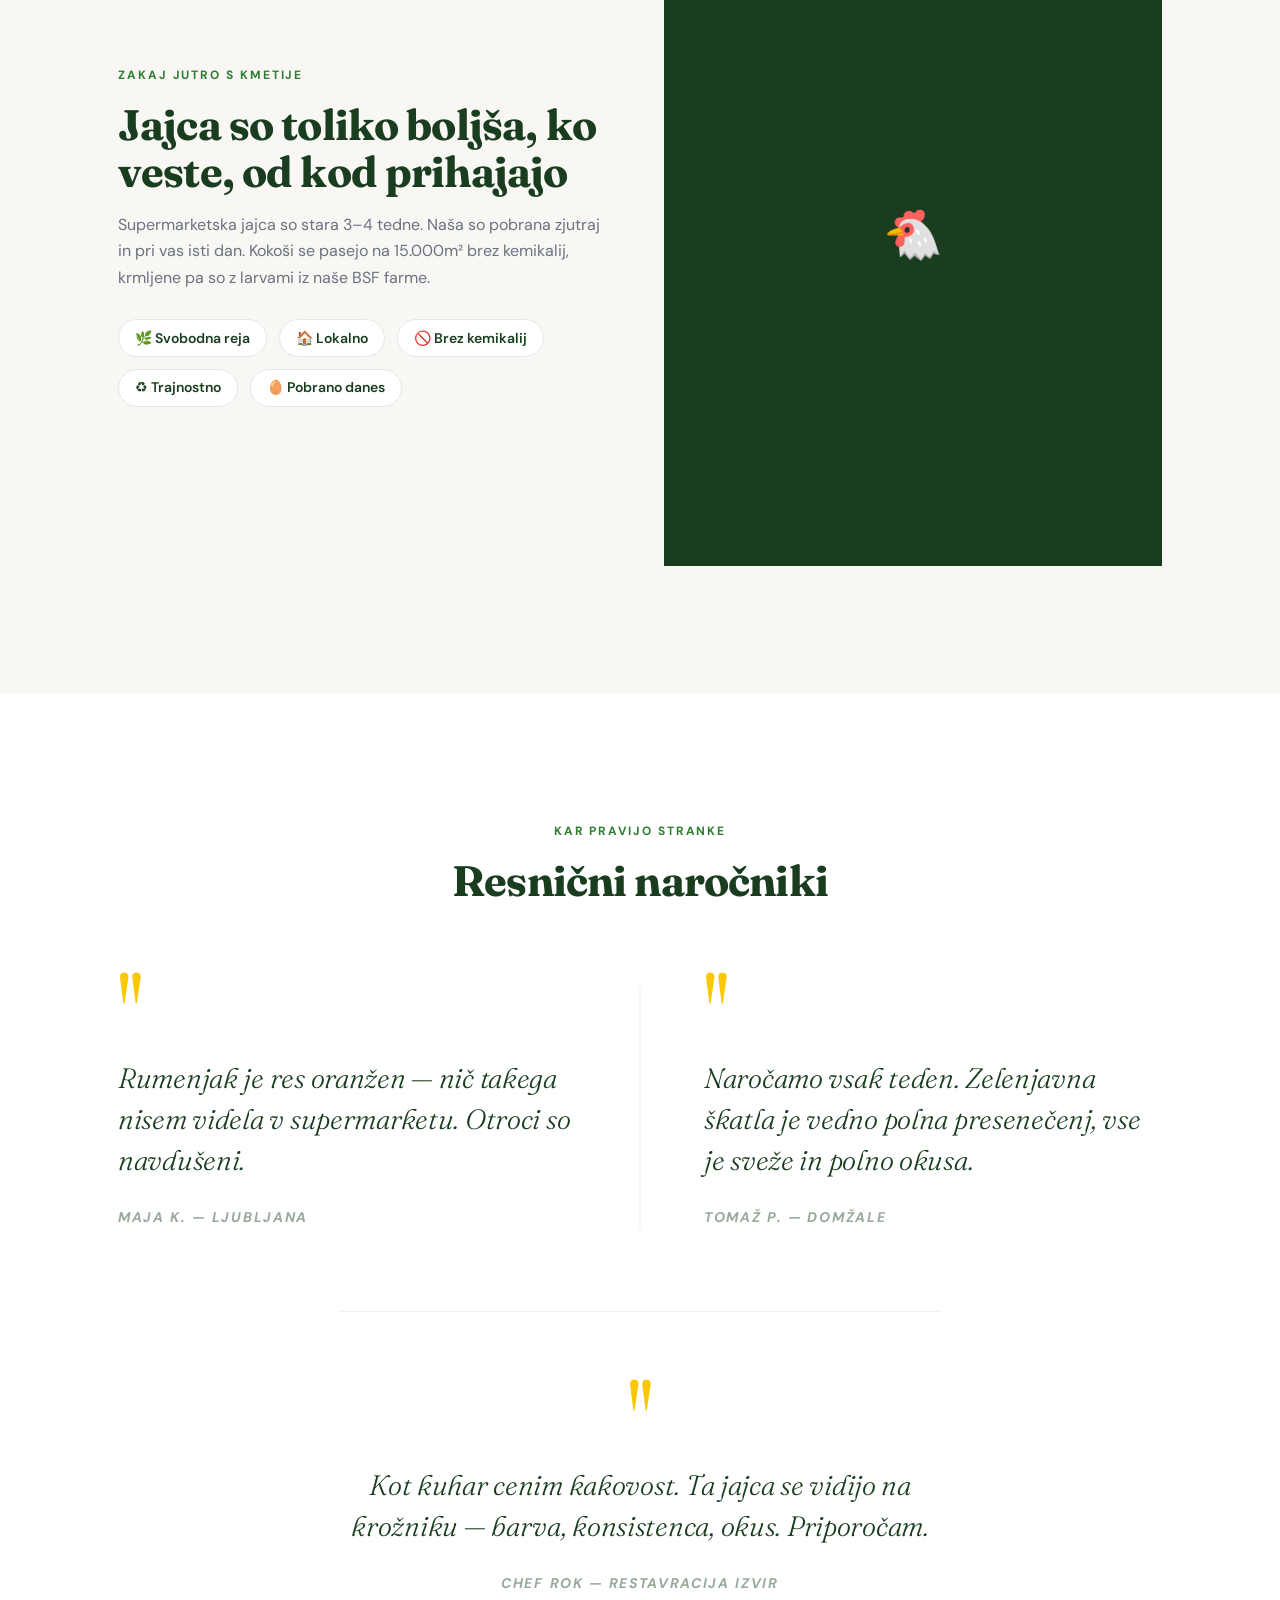
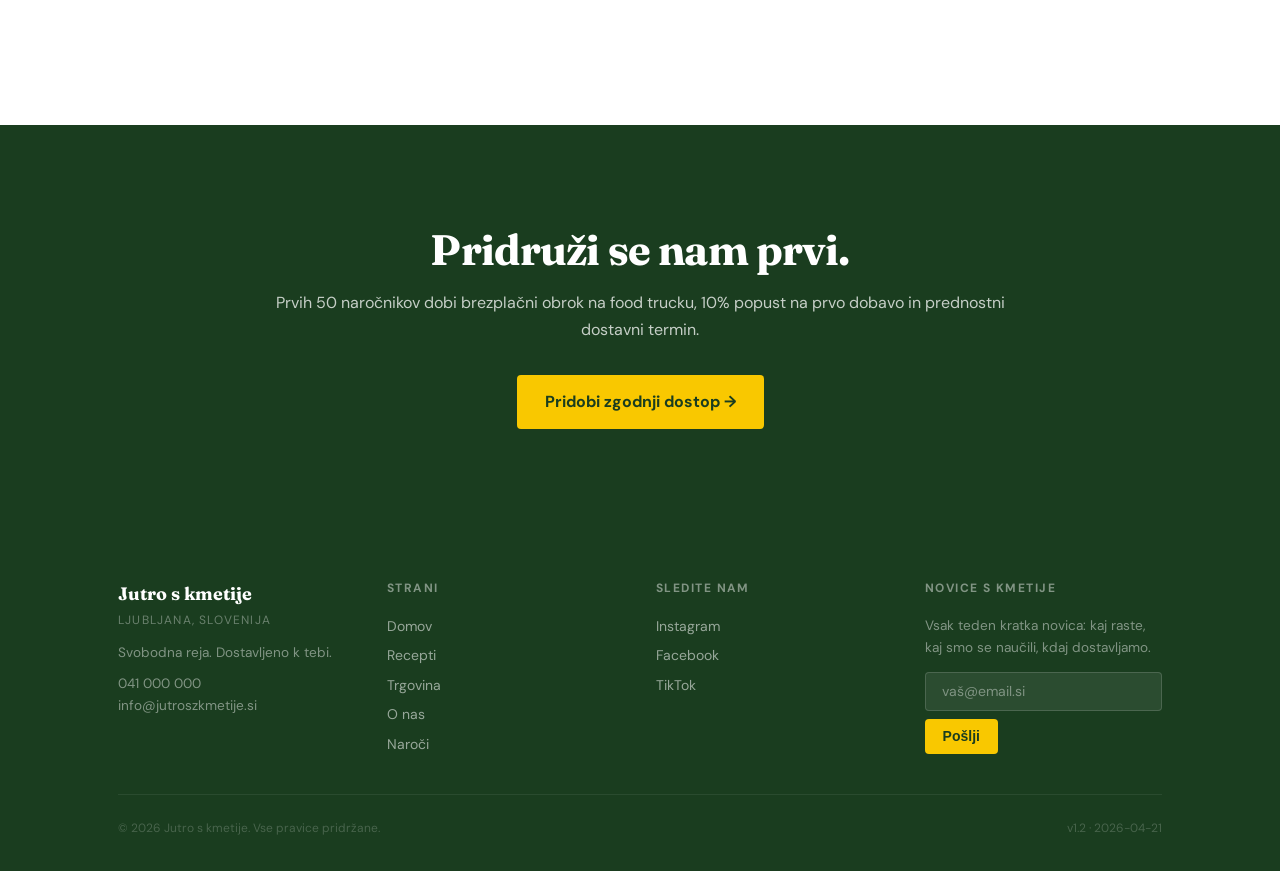
==== commit 95b18233: "v1.2: design-os aesthetic applied — minimal, typographic, clean product grid Co-Authored-By: Claude " ====
--- a/index.html
+++ b/index.html
@@ -10,198 +10,228 @@
   <meta property="og:type" content="website">
   <link rel="preconnect" href="https://fonts.googleapis.com">
   <link rel="preconnect" href="https://fonts.gstatic.com" crossorigin>
-  <link href="https://fonts.googleapis.com/css2?family=Fraunces:ital,opsz,wght@0,9..144,400;0,9..144,700;1,9..144,400&family=DM+Sans:wght@400;500;700&display=swap" rel="stylesheet">
+  <link href="https://fonts.googleapis.com/css2?family=Fraunces:ital,opsz,wght@0,9..144,300;0,9..144,700;0,9..144,900;1,9..144,300;1,9..144,400;1,9..144,700&family=DM+Sans:wght@400;500;600;700&display=swap" rel="stylesheet">
   <link rel="stylesheet" href="style.css">
 </head>
 <body>
 
-<!-- NAV -->
-<nav class="nav">
-  <a href="index.html" class="nav-brand">Jutro s kmetije<span>Svobodna reja · Slovenija</span></a>
-  <input type="checkbox" id="nav-toggle" class="nav-toggle">
-  <label for="nav-toggle" class="nav-hamburger" aria-label="Meni">
-    <span></span><span></span><span></span>
-  </label>
-  <ul class="nav-links">
-    <li><a href="index.html" class="active">Domov</a></li>
-    <li><a href="recepti.html">Recepti</a></li>
-    <li><a href="shop.html">Trgovina</a></li>
-    <li><a href="about.html">O nas</a></li>
-    <li><a href="shop.html" class="cart-badge">Košarica <span class="badge-count" id="cart-count">0</span></a></li>
-    <li><a href="preorder.html" class="btn-nav">Naroči</a></li>
-  </ul>
-</nav>
-
-<!-- PRE-LAUNCH URGENCY STRIP -->
-<div style="background:var(--yellow);padding:.75rem 1.5rem;text-align:center;">
-  <p style="font-size:.9rem;font-weight:700;color:var(--green-dk);margin:0;">
-    🐔 &nbsp;Prvim 50 naročnikom: brezplačni obrok na food trucku + 10% popust na prvo dobavo
-  </p>
+<!-- URGENCY STRIP -->
+<div class="urgency-strip">
+  <p>Prvim 50 naročnikom: brezplačni obrok na food trucku + 10% popust na prvo dobavo</p>
 </div>
 
-<!-- HERO -->
-<section class="hero">
-  <div class="container hero-inner">
-    <p class="hero-label">🌱 Prihajamo kmalu · Ljubljana</p>
-    <h1>Pridruži se nam prvi.</h1>
-    <p class="hero-tagline">Sveža jajca, piščanci, ribe in zelenjava. Direktno s kmetije k tebi.</p>
-    <p style="color:rgba(255,255,255,.7);max-width:52ch;margin-bottom:2.5rem;font-size:1.05rem;">
+<!-- HERO — full-viewport, Z-pattern -->
+<header class="hero">
+
+  <nav class="hero-nav" aria-label="Glavna navigacija">
+    <div class="hero-brand">Jutro s kmetije</div>
+    <ul class="hero-nav-links" role="list">
+      <li><a href="#products">Ponudba</a></li>
+      <li><a href="#how-it-works">Kako deluje</a></li>
+      <li><a href="#testimonials">Mnenja</a></li>
+      <li><a href="recepti.html">Recepti</a></li>
+      <li><a href="shop.html">Trgovina</a></li>
+      <li><a href="about.html">O nas</a></li>
+    </ul>
+  </nav>
+
+  <div class="hero-badge" aria-label="Lokacija in reja">Prosto reje · Ljubljana</div>
+
+  <div class="hero-body">
+    <p class="hero-label">Prihajamo kmalu · Ljubljana</p>
+
+    <h1 class="hero-headline">
+      Pridruži se<br>nam prvi<span class="dot">.</span>
+    </h1>
+
+    <p class="hero-subline">Sveža jajca, piščanci, ribe in zelenjava. Direktno s kmetije k tebi.</p>
+
+    <p style="color:rgba(255,255,255,.6);max-width:52ch;margin-bottom:2.5rem;font-size:1.05rem;line-height:1.7;">
       Gradimo kmetijo. Preden odpremo dostavo, zbiramo prve naročnike — tiste, ki bodo dobili prednost pri terminih, posebno ceno in brezplačni degustacijski obrok.
     </p>
+
     <div class="hero-actions">
-      <a href="preorder.html" class="btn btn-primary" style="background:var(--yellow);color:var(--green-dk);font-size:1.1rem;padding:1rem 2rem;">Pridobi zgodnji dostop</a>
-      <a href="about.html" class="btn btn-outline">Spoznaj kmetijo</a>
-    </div>
-    <p style="color:rgba(255,255,255,.55);font-size:.85rem;margin-top:1.25rem;">
+      <a href="preorder.html" class="btn btn-yellow">Pridobi zgodnji dostop</a>
+      <a href="about.html" class="btn btn-ghost">Spoznaj kmetijo</a>
+    </div>
+
+    <p style="color:rgba(255,255,255,.4);font-size:.85rem;margin-top:1.25rem;">
       Brezplačni degustacijski obrok na food trucku za prve naročnike.
     </p>
   </div>
+
+  <div class="hero-scroll" aria-hidden="true">
+    <div class="hero-scroll-line"></div>
+    <span class="hero-scroll-label">Pomakniti navzdol</span>
+  </div>
+
+</header>
+
+<!-- MANIFESTO -->
+<section class="manifesto" aria-label="Naše načelo">
+  <p class="manifesto-line">
+    "Pobrano zjutraj. Pri tebi do kosila."
+  </p>
 </section>
 
 <!-- PRODUCTS -->
-<section class="section bg-offwhite">
-  <div class="container">
-    <p class="section-label text-center">Naša ponudba</p>
-    <h2 class="section-title text-center">Kar vzgojimo, vam dostavimo</h2>
-    <p class="section-sub text-center">Vse pridelano na kmetiji — brez vmesnih rok, brez hladilnih verig.</p>
+<section class="section" style="background:var(--off-white);" id="products">
+  <div class="container">
+
+    <header class="products-header">
+      <span class="eyebrow">Naša ponudba</span>
+      <h2 class="products-title">Kar vzgojimo, vam dostavimo</h2>
+      <p class="products-subtitle">Vse pridelano na kmetiji — brez vmesnih rok, brez hladilnih verig.</p>
+    </header>
+
     <div class="cards-grid">
+
       <!-- Card 1 -->
       <div class="card">
-        <div class="photo-placeholder">🥚</div>
+        <div class="product-img" style="font-size:3rem;background:var(--green-dk);">🥚</div>
         <div class="card-body">
           <span class="card-tag">Bestseller</span>
           <h3 class="card-title">Sveža jajca</h3>
           <p class="card-desc">Kokoši na paši, brez kemikalij. Rumenjak globoko oranžen — barva prostosti in dobre hrane.</p>
-          <div class="card-price">€7.50 <small>/ 15 kom</small></div>
-          <a href="shop.html" class="btn btn-green" style="display:block;text-align:center;">Izberi paket</a>
-        </div>
-      </div>
+          <div class="product-footer">
+            <div class="card-price">€7.50 <small>/ 15 kom</small></div>
+            <a href="shop.html" class="product-cta">Izberi paket →</a>
+          </div>
+        </div>
+      </div>
+
       <!-- Card 2 -->
       <div class="card">
-        <div class="photo-placeholder">🐔</div>
+        <div class="product-img" style="font-size:3rem;background:#1e3a1e;">🐔</div>
         <div class="card-body">
           <span class="card-tag">Po naročilu</span>
           <h3 class="card-title">Piščančje meso</h3>
           <p class="card-desc">Vzgojeno na prostem, zakol po naročilu. Celo truplo 1.5–2kg, sveže pakirano isti dan.</p>
-          <div class="card-price">€12 <small>/ kg</small></div>
-          <a href="preorder.html" class="btn btn-green" style="display:block;text-align:center;">Prednaroči</a>
-        </div>
-      </div>
+          <div class="product-footer">
+            <div class="card-price">€12 <small>/ kg</small></div>
+            <a href="preorder.html" class="product-cta">Prednaroči →</a>
+          </div>
+        </div>
+      </div>
+
       <!-- Card 3 -->
       <div class="card">
-        <div class="photo-placeholder">🐟</div>
+        <div class="product-img" style="font-size:3rem;background:#1a3530;">🐟</div>
         <div class="card-body">
           <span class="card-tag">Akvaponika</span>
           <h3 class="card-title">Sveže ribe</h3>
           <p class="card-desc">Postrv iz naše akvaponike. 400–600g, vzgojeno brez antibiotikov v zaprtem vodnem sistemu.</p>
-          <div class="card-price">€8 <small>/ kg</small></div>
-          <a href="preorder.html" class="btn btn-green" style="display:block;text-align:center;">Prednaroči</a>
-        </div>
-      </div>
+          <div class="product-footer">
+            <div class="card-price">€8 <small>/ kg</small></div>
+            <a href="preorder.html" class="product-cta">Prednaroči →</a>
+          </div>
+        </div>
+      </div>
+
       <!-- Card 4 -->
       <div class="card">
-        <div class="photo-placeholder">🌿</div>
+        <div class="product-img" style="font-size:3rem;background:#1e4a22;">🌿</div>
         <div class="card-body">
           <span class="card-tag">Sezonsko</span>
           <h3 class="card-title">Zelenjava</h3>
           <p class="card-desc">Sezonska, natrgana zjutraj pred dostavo. Solate, paradižnik, bučke, korenček — vse ekološko.</p>
-          <div class="card-price">€18 <small>/ teden</small></div>
-          <a href="shop.html" class="btn btn-green" style="display:block;text-align:center;">Naroči dostavo</a>
-        </div>
-      </div>
+          <div class="product-footer">
+            <div class="card-price">€18 <small>/ teden</small></div>
+            <a href="shop.html" class="product-cta">Naroči dostavo →</a>
+          </div>
+        </div>
+      </div>
+
       <!-- Card 5 -->
       <div class="card">
-        <div class="photo-placeholder">🌱</div>
+        <div class="product-img" style="font-size:3rem;background:#243d1a;">🌱</div>
         <div class="card-body">
           <span class="card-tag">Ekološko</span>
           <h3 class="card-title">Domače gnojilo</h3>
           <p class="card-desc">BSF kompost + kokošji iztrebki, certificirano organsko. 5L vedro za vrt ali balkon.</p>
-          <div class="card-price">€9 <small>/ vedro</small></div>
-          <a href="shop.html" class="btn btn-green" style="display:block;text-align:center;">Dodaj k naročilu</a>
-        </div>
-      </div>
+          <div class="product-footer">
+            <div class="card-price">€9 <small>/ vedro</small></div>
+            <a href="shop.html" class="product-cta">Dodaj k naročilu →</a>
+          </div>
+        </div>
+      </div>
+
       <!-- Card 6 -->
       <div class="card">
-        <div class="photo-placeholder">🍳</div>
+        <div class="product-img" style="font-size:3rem;background:#2d3a1a;">🍳</div>
         <div class="card-body">
           <span class="card-tag">Za prve naročnike</span>
           <h3 class="card-title">Recepti &amp; degustacija</h3>
           <p class="card-desc">Food truck izkušnja za prve naročnike. Jajca Benedikt, piščanec na žaru, zeliščna omletka.</p>
-          <div class="card-price" style="font-size:1.1rem;color:var(--green);">Brezplačno</div>
-          <a href="preorder.html" class="btn btn-green" style="display:block;text-align:center;">Rezerviraj mesto</a>
-        </div>
-      </div>
-    </div>
-  </div>
-</section>
-
-<!-- FOOD TRUCK SECTION -->
-<section style="background:var(--yellow);padding:4rem 1.5rem;text-align:center;">
+          <div class="product-footer">
+            <div class="card-price" style="color:var(--green);">Brezplačno</div>
+            <a href="preorder.html" class="product-cta">Rezerviraj →</a>
+          </div>
+        </div>
+      </div>
+
+    </div>
+  </div>
+</section>
+
+<!-- FOOD TRUCK -->
+<section class="food-truck-section">
   <div class="container" style="max-width:720px;">
-    <p style="font-size:.8rem;text-transform:uppercase;letter-spacing:.14em;font-weight:700;color:var(--green-dk);margin-bottom:.75rem;">Za prve naročnike</p>
-    <h2 style="font-family:'Fraunces',serif;font-size:clamp(1.8rem,4vw,2.6rem);color:var(--green-dk);margin-bottom:1.25rem;line-height:1.15;">Preizkusi preden naročiš.</h2>
-    <p style="color:var(--green-dk);font-size:1.05rem;margin-bottom:2rem;max-width:58ch;margin-left:auto;margin-right:auto;">
-      Organiziramo brezplačno degustacijo na food trucku za prve 50 naročnikov. Jajca Benedikt, piščanec na žaru, zeliščna omletka — vse s kmetije.
-    </p>
-    <a href="preorder.html" class="btn" style="background:var(--green-dk);color:var(--white);padding:.9rem 2rem;font-weight:700;font-size:1rem;border-radius:10px;display:inline-block;">Rezerviraj mesto</a>
-    <p style="font-size:.85rem;color:var(--green-dk);opacity:.7;margin-top:1rem;">
-      Ljubljana center &nbsp;·&nbsp; datum TBD &nbsp;·&nbsp; brezplačno za zgodnje naročnike
-    </p>
-  </div>
-</section>
-
-<!-- B2B RESTAURANTS SECTION -->
-<section style="background:var(--green-dk);padding:4rem 1.5rem;">
-  <div class="container" style="max-width:900px;">
-    <div style="display:grid;grid-template-columns:1fr auto;gap:3rem;align-items:center;">
-      <div>
-        <p style="font-size:.8rem;text-transform:uppercase;letter-spacing:.14em;font-weight:700;color:var(--yellow);margin-bottom:.75rem;">Veleprodaja</p>
-        <h2 style="font-family:'Fraunces',serif;font-size:clamp(1.6rem,3.5vw,2.4rem);color:var(--white);margin-bottom:1.5rem;line-height:1.2;">Za restavracije in hotelsko industrijo</h2>
-        <div style="display:flex;flex-direction:column;gap:.9rem;margin-bottom:2rem;">
-          <div style="display:flex;align-items:center;gap:.75rem;">
-            <span style="background:var(--yellow);color:var(--green-dk);width:28px;height:28px;border-radius:50%;display:flex;align-items:center;justify-content:center;font-size:.8rem;font-weight:700;flex-shrink:0;">✓</span>
-            <span style="color:rgba(255,255,255,.9);font-size:.95rem;">Tedenski dobavni termini — prilagodljivi glede na vašo kuhinjo</span>
-          </div>
-          <div style="display:flex;align-items:center;gap:.75rem;">
-            <span style="background:var(--yellow);color:var(--green-dk);width:28px;height:28px;border-radius:50%;display:flex;align-items:center;justify-content:center;font-size:.8rem;font-weight:700;flex-shrink:0;">✓</span>
-            <span style="color:rgba(255,255,255,.9);font-size:.95rem;">Certificirano ekološko — dokumentacija na zahtevo</span>
-          </div>
-          <div style="display:flex;align-items:center;gap:.75rem;">
-            <span style="background:var(--yellow);color:var(--green-dk);width:28px;height:28px;border-radius:50%;display:flex;align-items:center;justify-content:center;font-size:.8rem;font-weight:700;flex-shrink:0;">✓</span>
-            <span style="color:rgba(255,255,255,.9);font-size:.95rem;">Prilagodljive količine — od manjšega bistroja do hotelske kuhinje</span>
-          </div>
-        </div>
-        <a href="mailto:kmetija@jutroskmetije.si" class="btn" style="background:var(--yellow);color:var(--green-dk);padding:.85rem 1.75rem;font-weight:700;font-size:.95rem;border-radius:10px;display:inline-block;">Pišite nam</a>
-      </div>
-      <div style="text-align:center;">
-        <div style="font-size:5rem;line-height:1;">🍽️</div>
-        <p style="color:rgba(255,255,255,.5);font-size:.8rem;margin-top:.5rem;">Restavracije &amp; hoteli</p>
-      </div>
+    <p class="section-kicker">Za prve naročnike</p>
+    <h2>Preizkusi preden naročiš.</h2>
+    <p>Organiziramo brezplačno degustacijo na food trucku za prve 50 naročnikov. Jajca Benedikt, piščanec na žaru, zeliščna omletka — vse s kmetije.</p>
+    <a href="preorder.html" class="btn btn-dark">Rezerviraj mesto</a>
+    <p class="food-truck-meta">Ljubljana center &nbsp;·&nbsp; datum TBD &nbsp;·&nbsp; brezplačno za zgodnje naročnike</p>
+  </div>
+</section>
+
+<!-- B2B RESTAURANTS -->
+<section class="b2b-section">
+  <div class="b2b-inner">
+    <div>
+      <p class="b2b-kicker">Veleprodaja</p>
+      <h2>Za restavracije in hotelsko industrijo</h2>
+      <div class="b2b-checks">
+        <div class="b2b-check">
+          <span class="b2b-check-mark">✓</span>
+          <span>Tedenski dobavni termini — prilagodljivi glede na vašo kuhinjo</span>
+        </div>
+        <div class="b2b-check">
+          <span class="b2b-check-mark">✓</span>
+          <span>Certificirano ekološko — dokumentacija na zahtevo</span>
+        </div>
+        <div class="b2b-check">
+          <span class="b2b-check-mark">✓</span>
+          <span>Prilagodljive količine — od manjšega bistroja do hotelske kuhinje</span>
+        </div>
+      </div>
+      <a href="mailto:kmetija@jutroskmetije.si" class="btn btn-yellow">Pišite nam</a>
+    </div>
+    <div class="b2b-icon">
+      <div class="icon-large">🍽️</div>
+      <p>Restavracije &amp; hoteli</p>
     </div>
   </div>
 </section>
 
 <!-- HOW IT WORKS -->
-<section class="section bg-white">
-  <div class="container">
-    <p class="section-label text-center">Kako deluje</p>
-    <h2 class="section-title text-center">Trije koraki do sveže dostave</h2>
-    <div class="steps">
+<section class="section bg-white" id="how-it-works">
+  <div class="container">
+    <span class="eyebrow">Kako deluje</span>
+    <h2 class="section-title">Trije koraki do sveže dostave</h2>
+    <div class="steps" style="margin-top:var(--sp-6);">
       <div class="step">
         <div class="step-num">1</div>
-        <div class="step-icon">📋</div>
         <div class="step-title">Naroči</div>
         <p style="color:var(--gray);font-size:.9rem;">Izberi izdelke, dan dostave in pusti kontaktne podatke. Brez kompleksnih računov ali naročnin.</p>
       </div>
       <div class="step">
         <div class="step-num">2</div>
-        <div class="step-icon">📦</div>
         <div class="step-title">Pakujemo</div>
         <p style="color:var(--gray);font-size:.9rem;">Zjutraj poberemo jajca, porežemo zelišča in spakiramo škatlo — vse isti dan.</p>
       </div>
       <div class="step">
         <div class="step-num">3</div>
-        <div class="step-icon">🚐</div>
         <div class="step-title">Dostavimo</div>
         <p style="color:var(--gray);font-size:.9rem;">Dostava na vaš naslov do 13:00. Plačilo ob dostavi — ni predplačil.</p>
       </div>
@@ -210,10 +240,10 @@
 </section>
 
 <!-- WHY US -->
-<section class="section bg-offwhite">
+<section class="why-us-section">
   <div class="container two-col">
     <div>
-      <p class="section-label">Zakaj Jutro s kmetije</p>
+      <span class="eyebrow">Zakaj Jutro s kmetije</span>
       <h2 class="section-title">Jajca so toliko boljša, ko veste, od kod prihajajo</h2>
       <p style="color:var(--gray);margin-bottom:1.75rem;">Supermarketska jajca so stara 3–4 tedne. Naša so pobrana zjutraj in pri vas isti dan. Kokoši se pasejo na 15.000m² brez kemikalij, krmljene pa so z larvami iz naše BSF farme.</p>
       <div class="values">
@@ -230,47 +260,53 @@
   </div>
 </section>
 
-<!-- TESTIMONIALS -->
-<section class="section bg-white">
-  <div class="container">
-    <p class="section-label text-center">Kar pravijo stranke</p>
-    <h2 class="section-title text-center">Resnični naročniki</h2>
-    <div class="testimonials-grid" style="margin-top:2.5rem;">
-      <div class="testimonial">
-        <blockquote>"Rumenjak je res oranžen — nič takega nisem videla v supermarketu. Otroci so navdušeni."</blockquote>
-        <cite>— Maja K., Ljubljana</cite>
-      </div>
-      <div class="testimonial">
-        <blockquote>"Naročamo vsak teden. Zelenjavna škatla je vedno polna presenečenj, vse je sveže in polno okusa."</blockquote>
-        <cite>— Tomaž P., Domžale</cite>
-      </div>
-      <div class="testimonial">
-        <blockquote>"Kot kuhar cenim kakovost. Ta jajca se vidijo na krožniku — barva, konsistenca, okus. Priporočam."</blockquote>
-        <cite>— Chef Rok, restavracija Izvir</cite>
-      </div>
-    </div>
+<!-- TESTIMONIALS — type on white, no boxes -->
+<section class="testimonials" id="testimonials" aria-label="Mnenja strank">
+  <div class="container">
+    <span class="eyebrow text-center" style="display:block;text-align:center;">Kar pravijo stranke</span>
+    <h2 class="section-title text-center" style="margin-bottom:var(--sp-7);">Resnični naročniki</h2>
+    <div class="testimonials-inner">
+
+      <blockquote>
+        <span class="quote-mark" aria-hidden="true">"</span>
+        <p class="quote-text">Rumenjak je res oranžen — nič takega nisem videla v supermarketu. Otroci so navdušeni.</p>
+        <cite class="quote-attr">Maja K. &mdash; Ljubljana</cite>
+      </blockquote>
+
+      <blockquote>
+        <span class="quote-mark" aria-hidden="true">"</span>
+        <p class="quote-text">Naročamo vsak teden. Zelenjavna škatla je vedno polna presenečenj, vse je sveže in polno okusa.</p>
+        <cite class="quote-attr">Tomaž P. &mdash; Domžale</cite>
+      </blockquote>
+
+    </div>
+
+    <blockquote style="margin-top:var(--sp-7);border-top:1px solid rgba(26,61,31,.07);padding-top:var(--sp-7);max-width:600px;margin-inline:auto;text-align:center;">
+      <span class="quote-mark" aria-hidden="true" style="display:block;text-align:center;">"</span>
+      <p class="quote-text" style="max-width:100%;text-align:center;margin-inline:auto;">Kot kuhar cenim kakovost. Ta jajca se vidijo na krožniku — barva, konsistenca, okus. Priporočam.</p>
+      <cite class="quote-attr">Chef Rok &mdash; restavracija Izvir</cite>
+    </blockquote>
   </div>
 </section>
 
 <!-- CTA BANNER -->
-<div class="cta-banner">
+<section class="cta-banner">
   <div class="container">
     <h2>Pridruži se nam prvi.</h2>
     <p>Prvih 50 naročnikov dobi brezplačni obrok na food trucku, 10% popust na prvo dobavo in prednostni dostavni termin.</p>
-    <a href="preorder.html" class="btn btn-primary">Pridobi zgodnji dostop →</a>
-  </div>
-</div>
+    <a href="preorder.html" class="btn btn-yellow">Pridobi zgodnji dostop →</a>
+  </div>
+</section>
 
 <!-- FOOTER -->
 <footer class="footer">
   <div class="container">
     <div class="footer-grid">
       <div>
-        <div class="footer-brand">Jutro s kmetije</div>
-        <p style="font-size:.9rem;margin-bottom:1rem;">Svobodna reja. Dostavljeno k tebi.</p>
-        <p style="font-size:.85rem;">📍 Slovenija, dostava v okolici 30km</p>
-        <p style="font-size:.85rem;">📞 <a href="tel:+38641000000">041 000 000</a></p>
-        <p style="font-size:.85rem;">✉️ <a href="mailto:info@jutroszkmetije.si">info@jutroszkmetije.si</a></p>
+        <div class="footer-brand">Jutro s kmetije<span>Ljubljana, Slovenija</span></div>
+        <p style="font-size:.85rem;margin-top:.75rem;color:rgba(255,255,255,.45);">Svobodna reja. Dostavljeno k tebi.</p>
+        <p style="font-size:.85rem;margin-top:.5rem;"><a href="tel:+38641000000" style="color:rgba(255,255,255,.45);">041 000 000</a></p>
+        <p style="font-size:.85rem;"><a href="mailto:info@jutroszkmetije.si" style="color:rgba(255,255,255,.45);">info@jutroszkmetije.si</a></p>
       </div>
       <div>
         <h4>Strani</h4>
@@ -292,8 +328,8 @@
       </div>
       <div>
         <h4>Novice s kmetije</h4>
-        <p style="font-size:.85rem;margin-bottom:.75rem;">Vsak teden kratka novica: kaj raste, kaj smo se naučili, kdaj dostavljamo.</p>
-        <form class="newsletter-form" onsubmit="event.preventDefault();this.innerHTML='<p style=color:var(--yellow);font-size:.9rem;>Hvala! Javimo se. 🥚</p>'">
+        <p style="font-size:.85rem;margin-bottom:.75rem;color:rgba(255,255,255,.45);">Vsak teden kratka novica: kaj raste, kaj smo se naučili, kdaj dostavljamo.</p>
+        <form class="newsletter-form" onsubmit="event.preventDefault();this.innerHTML='<p style=color:var(--yellow);font-size:.9rem;>Hvala! Javimo se.</p>'">
           <input type="email" placeholder="vaš@email.si" required>
           <button type="submit">Pošlji</button>
         </form>
@@ -301,17 +337,17 @@
     </div>
     <div class="footer-bottom">
       <span>© 2026 Jutro s kmetije. Vse pravice pridržane.</span>
-      <span>Z ljubeznijo narejen v Sloveniji 🇸🇮</span>
+      <span>v1.2 · 2026-04-21</span>
     </div>
   </div>
 </footer>
 
 <script>
-  // Cart count from localStorage
   function updateCartBadge() {
     const cart = JSON.parse(localStorage.getItem('jsk_cart') || '[]');
     const total = cart.reduce((s, i) => s + i.qty, 0);
-    document.getElementById('cart-count').textContent = total;
+    const el = document.getElementById('cart-count');
+    if (el) el.textContent = total;
   }
   updateCartBadge();
 </script>
--- a/style.css
+++ b/style.css
@@ -1,42 +1,121 @@
-/* ===== Jutro s kmetije — shared stylesheet ===== */
+/* ===== Jutro s kmetije — shared stylesheet v1.2 ===== */
 
 /* ---- Variables ---- */
 :root {
-  --green-dk: #1A3D1F;
-  --green:    #2E7D32;
-  --yellow:   #F9C800;
-  --white:    #FFFFFF;
-  --offwhite: #F8F5EE;
-  --gray:     #6B7280;
-  --gray-lt:  #E5E7EB;
-  --radius:   10px;
-  --shadow:   0 4px 24px rgba(26,61,31,.12);
+  /* Color system — 60/30/10 */
+  --white:      #FFFFFF;
+  --off-white:  #F8F7F4;
+  --offwhite:   #F8F7F4;   /* alias for legacy refs */
+  --green-dk:   #1A3D1F;
+  --green:      #2E7D32;
+  --yellow:     #F9C800;
+  --yellow-dk:  #C9A000;
+  --gray:       #6B7280;
+  --gray-lt:    #E5E7EB;
+
+  /* Typography */
+  --font-display: 'Fraunces', Georgia, serif;
+  --font-body:    'DM Sans', system-ui, sans-serif;
+
+  /* Fluid type scale */
+  --text-xs:    0.75rem;
+  --text-sm:    0.875rem;
+  --text-base:  1rem;
+  --text-lg:    1.125rem;
+  --text-xl:    clamp(1.25rem, 3vw, 1.75rem);
+  --text-2xl:   clamp(1.5rem, 3.5vw, 2rem);
+  --text-3xl:   clamp(1.8rem, 4vw, 2.666rem);
+  --text-4xl:   clamp(2rem, 5vw, 3.555rem);
+  --text-hero:  clamp(3rem, 10vw, 6rem);
+
+  /* Spacing */
+  --space-unit: clamp(1rem, 3vw, 1.5rem);
+  --sp-1: 0.5rem;
+  --sp-2: 0.75rem;
+  --sp-3: 1rem;
+  --sp-4: 1.5rem;
+  --sp-5: 2rem;
+  --sp-6: 3rem;
+  --sp-7: 5rem;
+  --sp-8: 8rem;
+
+  /* Layout */
+  --max-w:    1140px;
+  --gutter:   clamp(1.5rem, 5vw, 3rem);
+  --radius:   4px;
+  --shadow:   none;
+  --ease:     cubic-bezier(0.25, 0.1, 0.25, 1);
   --transition: .2s ease;
 }
 
 /* ---- Reset ---- */
 *, *::before, *::after { box-sizing: border-box; margin: 0; padding: 0; }
-html { scroll-behavior: smooth; }
+html { scroll-behavior: smooth; -webkit-font-smoothing: antialiased; }
 body {
-  font-family: 'DM Sans', sans-serif;
-  background: var(--offwhite);
+  font-family: var(--font-body);
+  background: var(--white);
   color: var(--green-dk);
   line-height: 1.65;
-  font-size: 16px;
+  font-size: var(--text-base);
 }
 img { max-width: 100%; display: block; }
 a { color: inherit; text-decoration: none; }
 ul { list-style: none; }
 
+/* ---- Accessibility ---- */
+.visually-hidden {
+  position: absolute;
+  width: 1px; height: 1px;
+  padding: 0; margin: -1px;
+  overflow: hidden;
+  clip: rect(0,0,0,0);
+  white-space: nowrap;
+  border: 0;
+}
+:focus-visible {
+  outline: 2px solid var(--yellow);
+  outline-offset: 3px;
+}
+@media (prefers-reduced-motion: reduce) {
+  *, *::before, *::after { transition: none !important; animation: none !important; }
+}
+
 /* ---- Typography ---- */
 h1, h2, h3, .brand {
-  font-family: 'Fraunces', serif;
-  line-height: 1.15;
-}
-h1 { font-size: clamp(2.4rem, 6vw, 4.5rem); }
-h2 { font-size: clamp(1.8rem, 4vw, 2.8rem); }
-h3 { font-size: 1.3rem; }
+  font-family: var(--font-display);
+  line-height: 1.1;
+  letter-spacing: -0.02em;
+}
+h1 { font-size: var(--text-hero); }
+h2 { font-size: var(--text-3xl); }
+h3 { font-size: var(--text-xl); }
 p  { max-width: 68ch; }
+
+/* ---- Eyebrow / section label ---- */
+.eyebrow,
+.section-label {
+  display: inline-block;
+  font-family: var(--font-body);
+  font-size: var(--text-xs);
+  font-weight: 700;
+  text-transform: uppercase;
+  letter-spacing: 0.16em;
+  color: var(--green);
+  margin-bottom: var(--sp-3);
+}
+
+/* ---- Layout ---- */
+.container {
+  width: 100%;
+  max-width: var(--max-w);
+  margin-inline: auto;
+  padding-inline: var(--gutter);
+}
+.section { padding: var(--sp-8) var(--gutter); }
+@media (max-width: 600px) { .section { padding: var(--sp-7) var(--gutter); } }
+.section-center { text-align: center; }
+.section-title { margin-bottom: var(--sp-3); }
+.section-sub { color: var(--gray); margin-bottom: var(--sp-6); }
 
 /* ---- Nav ---- */
 .nav {
@@ -44,18 +123,24 @@
   top: 0;
   z-index: 100;
   background: var(--green-dk);
-  padding: .85rem 1.5rem;
+  padding: .85rem var(--gutter);
   display: flex;
   align-items: center;
   justify-content: space-between;
 }
 .nav-brand {
-  font-family: 'Fraunces', serif;
-  font-size: 1.25rem;
+  font-family: var(--font-display);
+  font-size: 1.2rem;
   color: var(--yellow);
-  letter-spacing: -.01em;
-}
-.nav-brand span { color: var(--white); font-size: .85rem; display: block; font-family: 'DM Sans', sans-serif; font-weight: 400; }
+  letter-spacing: -0.01em;
+}
+.nav-brand span {
+  color: rgba(255,255,255,.45);
+  font-size: .8rem;
+  display: block;
+  font-family: var(--font-body);
+  font-weight: 400;
+}
 
 /* Hamburger checkbox hack */
 .nav-toggle { display: none; }
@@ -80,24 +165,21 @@
   align-items: center;
 }
 .nav-links a {
-  color: var(--white);
-  font-size: .95rem;
+  color: rgba(255,255,255,.65);
+  font-size: .9rem;
   font-weight: 500;
-  padding-bottom: 2px;
-  border-bottom: 2px solid transparent;
-  transition: border-color var(--transition), color var(--transition);
+  transition: color var(--transition);
 }
 .nav-links a:hover,
-.nav-links a.active { color: var(--yellow); border-bottom-color: var(--yellow); }
+.nav-links a.active { color: var(--white); }
 .nav-links .btn-nav {
   background: var(--yellow);
   color: var(--green-dk);
-  border-radius: 6px;
+  border-radius: var(--radius);
   padding: .35rem .9rem;
   font-weight: 700;
-  border-bottom: none;
-}
-.nav-links .btn-nav:hover { background: #e6b800; color: var(--green-dk); }
+}
+.nav-links .btn-nav:hover { background: var(--yellow-dk); color: var(--green-dk); }
 
 /* Cart badge */
 .cart-badge {
@@ -124,8 +206,7 @@
     display: none;
     position: absolute;
     top: 100%;
-    left: 0;
-    right: 0;
+    left: 0; right: 0;
     background: var(--green-dk);
     flex-direction: column;
     align-items: flex-start;
@@ -133,7 +214,7 @@
     padding: .5rem 0 1rem;
     border-top: 1px solid rgba(255,255,255,.1);
   }
-  .nav-links a { width: 100%; padding: .7rem 1.5rem; border-bottom: none; }
+  .nav-links a { width: 100%; padding: .7rem 1.5rem; }
   .nav-toggle:checked ~ .nav-links { display: flex; }
 }
 @media (min-width: 768px) {
@@ -143,83 +224,493 @@
 
 /* ---- Buttons ---- */
 .btn {
-  display: inline-block;
-  padding: .75rem 1.75rem;
-  border-radius: 8px;
-  font-weight: 700;
-  font-size: 1rem;
+  display: inline-flex;
+  align-items: center;
+  gap: var(--sp-2);
+  padding: .85rem 1.75rem;
+  border-radius: var(--radius);
+  font-family: var(--font-body);
+  font-weight: 700;
+  font-size: var(--text-base);
   cursor: pointer;
   border: none;
-  transition: transform var(--transition), box-shadow var(--transition), background var(--transition);
-}
-.btn:hover { transform: translateY(-2px); box-shadow: 0 6px 20px rgba(0,0,0,.18); }
-.btn-primary { background: var(--yellow); color: var(--green-dk); }
-.btn-primary:hover { background: #e6b800; }
-.btn-outline { background: transparent; border: 2px solid var(--white); color: var(--white); }
-.btn-outline:hover { background: var(--white); color: var(--green-dk); }
-.btn-green { background: var(--green); color: var(--white); }
-.btn-green:hover { background: var(--green-dk); }
-
-/* ---- Photo placeholder ---- */
-.photo-placeholder {
-  background: linear-gradient(135deg, #2E7D32 0%, #1A3D1F 100%);
-  aspect-ratio: 4/3;
-  border-radius: var(--radius);
-  display: flex;
-  align-items: center;
-  justify-content: center;
-  font-size: 3rem;
-}
-.photo-placeholder.tall { aspect-ratio: 3/4; }
-.photo-placeholder.wide { aspect-ratio: 16/7; }
-.photo-placeholder.square { aspect-ratio: 1; }
-
-/* ---- Sections ---- */
-.section { padding: 5rem 1.5rem; }
-.section-center { text-align: center; }
-.container { max-width: 1160px; margin: 0 auto; }
-
-.section-label {
-  font-size: .8rem;
-  text-transform: uppercase;
-  letter-spacing: .14em;
-  color: var(--green);
-  font-weight: 700;
-  margin-bottom: .5rem;
-}
-.section-title { margin-bottom: 1rem; }
-.section-sub { color: var(--gray); margin-bottom: 3rem; }
-
-/* ---- Cards grid ---- */
+  transition: all 0.2s var(--ease);
+  text-decoration: none;
+}
+.btn:hover { transform: translateY(-2px); }
+.btn-primary,
+.btn-yellow {
+  background: var(--yellow);
+  color: var(--green-dk);
+}
+.btn-primary:hover,
+.btn-yellow:hover {
+  background: var(--yellow-dk);
+  box-shadow: 0 8px 24px rgba(249,200,0,.35);
+}
+.btn-outline,
+.btn-ghost {
+  background: transparent;
+  color: var(--white);
+  border: 1.5px solid rgba(255,255,255,.3);
+}
+.btn-outline:hover,
+.btn-ghost:hover {
+  background: rgba(255,255,255,.08);
+  border-color: rgba(255,255,255,.5);
+}
+.btn-green {
+  background: var(--green-dk);
+  color: var(--white);
+}
+.btn-green:hover { background: var(--green); }
+.btn-dark {
+  background: var(--green-dk);
+  color: var(--white);
+}
+.btn-dark:hover { background: var(--green); }
+
+/* ---- Hero ---- */
+.hero {
+  background: var(--green-dk);
+  color: var(--white);
+  min-height: 100svh;
+  display: grid;
+  grid-template-rows: auto 1fr auto;
+  position: relative;
+  overflow: hidden;
+}
+.hero::before {
+  content: '';
+  position: absolute;
+  inset: 0;
+  background-image:
+    radial-gradient(ellipse 80% 60% at 70% 40%, rgba(46,125,50,.25) 0%, transparent 70%),
+    radial-gradient(ellipse 40% 40% at 20% 80%, rgba(249,200,0,.08) 0%, transparent 60%);
+  pointer-events: none;
+}
+
+/* In-hero nav */
+.hero-nav {
+  position: relative;
+  z-index: 10;
+  padding: var(--sp-4) var(--gutter);
+  display: flex;
+  align-items: center;
+  justify-content: space-between;
+}
+.hero-brand {
+  font-family: var(--font-display);
+  font-size: var(--text-lg);
+  font-weight: 700;
+  color: var(--white);
+  letter-spacing: -0.01em;
+}
+.hero-nav-links {
+  display: flex;
+  gap: var(--sp-5);
+}
+.hero-nav-links a {
+  font-size: var(--text-sm);
+  font-weight: 500;
+  color: rgba(255,255,255,.6);
+  transition: color .2s var(--ease);
+}
+.hero-nav-links a:hover { color: var(--white); }
+@media (max-width: 600px) { .hero-nav-links { display: none; } }
+
+/* Hero body */
+.hero-body {
+  position: relative;
+  z-index: 10;
+  display: flex;
+  flex-direction: column;
+  justify-content: flex-end;
+  padding: var(--sp-6) var(--gutter) var(--sp-7);
+  max-width: var(--max-w);
+  margin-inline: auto;
+  width: 100%;
+}
+.hero-badge {
+  position: absolute;
+  top: clamp(5rem, 12vw, 8rem);
+  right: var(--gutter);
+  background: var(--yellow);
+  color: var(--green-dk);
+  font-family: var(--font-body);
+  font-size: var(--text-xs);
+  font-weight: 700;
+  text-transform: uppercase;
+  letter-spacing: .12em;
+  padding: var(--sp-2) var(--sp-4);
+  border-radius: 2px;
+  z-index: 10;
+}
+@media (max-width: 600px) { .hero-badge { display: none; } }
+
+.hero-headline {
+  font-family: var(--font-display);
+  font-size: var(--text-hero);
+  font-weight: 900;
+  line-height: 0.95;
+  color: var(--white);
+  letter-spacing: -0.03em;
+  margin-bottom: var(--sp-4);
+}
+.hero-headline .dot { color: var(--yellow); }
+.hero-subline {
+  font-size: var(--text-xl);
+  font-weight: 400;
+  color: rgba(255,255,255,.65);
+  letter-spacing: .02em;
+  margin-bottom: var(--sp-3);
+  max-width: 52ch;
+}
+.hero-tagline {
+  font-size: var(--text-lg);
+  color: rgba(255,255,255,.65);
+  margin-bottom: var(--sp-5);
+  max-width: 52ch;
+}
+.hero-label {
+  color: rgba(249,200,0,.75);
+  font-size: var(--text-xs);
+  text-transform: uppercase;
+  letter-spacing: .15em;
+  font-weight: 700;
+  margin-bottom: var(--sp-3);
+}
+.hero-actions {
+  display: flex;
+  gap: var(--sp-3);
+  flex-wrap: wrap;
+  align-items: center;
+}
+.hero-scroll {
+  position: relative;
+  z-index: 10;
+  padding: var(--sp-4) var(--gutter);
+  display: flex;
+  align-items: center;
+  gap: var(--sp-2);
+  max-width: var(--max-w);
+  margin-inline: auto;
+  width: 100%;
+}
+.hero-scroll-line {
+  flex: 1;
+  max-width: 60px;
+  height: 1px;
+  background: rgba(255,255,255,.2);
+}
+.hero-scroll-label {
+  font-size: var(--text-xs);
+  color: rgba(255,255,255,.35);
+  letter-spacing: .15em;
+  text-transform: uppercase;
+}
+/* Legacy inner wrapper */
+.hero-inner { max-width: 860px; }
+
+/* ---- Manifesto ---- */
+.manifesto {
+  background: var(--white);
+  padding: clamp(5rem, 12vw, 10rem) var(--gutter);
+  text-align: center;
+}
+.manifesto::before {
+  content: '';
+  display: block;
+  width: 2px;
+  height: 48px;
+  background: var(--yellow);
+  margin-inline: auto;
+  margin-bottom: var(--sp-6);
+}
+.manifesto::after {
+  content: '';
+  display: block;
+  width: 2px;
+  height: 48px;
+  background: var(--yellow);
+  margin-inline: auto;
+  margin-top: var(--sp-6);
+}
+.manifesto-line {
+  font-family: var(--font-display);
+  font-size: clamp(1.4rem, 3.5vw, 2.25rem);
+  font-style: italic;
+  font-weight: 300;
+  color: var(--green-dk);
+  line-height: 1.4;
+  max-width: 26ch;
+  margin-inline: auto;
+  letter-spacing: -0.01em;
+}
+
+/* ---- Product grid ---- */
+.products {
+  background: var(--off-white);
+  padding-block: var(--sp-8);
+}
+.products-header { margin-bottom: var(--sp-6); }
+.products-title {
+  font-family: var(--font-display);
+  font-size: var(--text-3xl);
+  font-weight: 700;
+  line-height: 1.1;
+  letter-spacing: -0.02em;
+  color: var(--green-dk);
+}
+.products-subtitle {
+  margin-top: var(--sp-3);
+  font-size: var(--text-base);
+  color: rgba(26,61,31,.55);
+  max-width: 48ch;
+  line-height: 1.7;
+}
+.products-grid {
+  display: grid;
+  grid-template-columns: repeat(3, 1fr);
+  gap: 1.5rem;
+}
+@media (max-width: 860px) { .products-grid { grid-template-columns: repeat(2, 1fr); } }
+@media (max-width: 560px)  { .products-grid { grid-template-columns: 1fr; } }
+
+/* ---- Cards (shared) ---- */
 .cards-grid {
   display: grid;
   grid-template-columns: repeat(auto-fit, minmax(260px, 1fr));
-  gap: 1.75rem;
-}
-.card {
+  gap: 1.5rem;
+}
+.card,
+.product-card {
   background: var(--white);
   border-radius: var(--radius);
-  box-shadow: var(--shadow);
+  border: 1px solid var(--gray-lt);
   overflow: hidden;
-  transition: transform var(--transition), box-shadow var(--transition);
-}
-.card:hover { transform: translateY(-4px); box-shadow: 0 10px 36px rgba(26,61,31,.16); }
-.card-body { padding: 1.5rem; }
-.card-tag {
-  font-size: .75rem;
+  display: flex;
+  flex-direction: column;
+  transition: border-color .2s var(--ease), transform .2s var(--ease);
+}
+.card:hover,
+.product-card:hover {
+  border-color: rgba(26,61,31,.2);
+  transform: translateY(-3px);
+}
+.card-body,
+.product-body {
+  padding: var(--sp-4);
+  flex: 1;
+  display: flex;
+  flex-direction: column;
+  gap: var(--sp-2);
+}
+.card-tag,
+.product-category {
+  font-size: var(--text-xs);
+  font-weight: 700;
+  text-transform: uppercase;
+  letter-spacing: .14em;
+  color: var(--green);
+}
+.card-title,
+.product-name {
+  font-family: var(--font-display);
+  font-size: var(--text-xl);
+  font-weight: 700;
+  line-height: 1.2;
+  color: var(--green-dk);
+  letter-spacing: -0.01em;
+  margin: 0;
+}
+.card-desc,
+.product-desc {
+  font-size: var(--text-sm);
+  color: rgba(26,61,31,.6);
+  line-height: 1.65;
+  flex: 1;
+  margin: 0;
+}
+.card-price,
+.product-price {
+  font-family: var(--font-display);
+  font-size: var(--text-xl);
+  font-weight: 700;
+  color: var(--green-dk);
+  letter-spacing: -0.02em;
+  margin: 0;
+}
+.card-price small,
+.product-price small {
+  font-family: var(--font-body);
+  font-size: var(--text-sm);
+  font-weight: 400;
+  color: rgba(26,61,31,.5);
+}
+.product-footer {
+  display: flex;
+  align-items: center;
+  justify-content: space-between;
+  padding-top: var(--sp-3);
+  border-top: 1px solid rgba(26,61,31,.06);
+  margin-top: auto;
+}
+.product-cta {
+  font-size: var(--text-sm);
+  font-weight: 700;
+  color: var(--green-dk);
+  display: flex;
+  align-items: center;
+  gap: 4px;
+  transition: gap .2s var(--ease), color .2s var(--ease);
+}
+.product-card:hover .product-cta { color: var(--green); gap: 8px; }
+
+/* Product image area */
+.product-img {
+  aspect-ratio: 4/3;
+  background: var(--green-dk);
+  position: relative;
+  overflow: hidden;
+  display: flex;
+  align-items: center;
+  justify-content: center;
+}
+.product-img-motif { opacity: .12; width: 80px; height: 80px; }
+.product-img::after {
+  content: '';
+  position: absolute;
+  bottom: 0; left: 0; right: 0;
+  height: 40%;
+  background: linear-gradient(to top, rgba(0,0,0,.3), transparent);
+}
+.product-badge {
+  position: absolute;
+  top: 1rem; left: 1rem;
+  background: var(--yellow);
+  color: var(--green-dk);
+  font-size: var(--text-xs);
+  font-weight: 700;
+  padding: .25rem .6rem;
+  border-radius: 2px;
+  text-transform: uppercase;
+  letter-spacing: .08em;
+  z-index: 1;
+}
+
+/* Photo placeholder (content pages) */
+.photo-placeholder {
+  background: var(--green-dk);
+  aspect-ratio: 4/3;
+  border-radius: 0;
+  display: flex;
+  align-items: center;
+  justify-content: center;
+  font-size: 3rem;
+}
+.photo-placeholder.tall  { aspect-ratio: 3/4; }
+.photo-placeholder.wide  { aspect-ratio: 16/7; }
+.photo-placeholder.square { aspect-ratio: 1; }
+
+/* ---- Testimonials — type on white, no boxes ---- */
+.testimonials { background: var(--white); padding-block: var(--sp-8); }
+.testimonials-inner {
+  display: grid;
+  grid-template-columns: 1fr 1fr;
+  gap: var(--sp-8);
+  align-items: start;
+  position: relative;
+}
+@media (max-width: 700px) {
+  .testimonials-inner { grid-template-columns: 1fr; gap: var(--sp-6); }
+}
+@media (min-width: 700px) {
+  .testimonials-inner::before {
+    content: '';
+    position: absolute;
+    left: 50%; top: 0; bottom: 0;
+    width: 1px;
+    background: rgba(26,61,31,.07);
+    transform: translateX(-50%);
+  }
+}
+.quote-mark {
+  font-family: var(--font-display);
+  font-size: 6rem;
+  line-height: .6;
+  color: var(--yellow);
+  display: block;
+  margin-bottom: var(--sp-3);
+}
+.quote-text {
+  font-family: var(--font-display);
+  font-size: clamp(1.35rem, 2.5vw, 1.75rem);
+  font-style: italic;
+  font-weight: 300;
+  line-height: 1.45;
+  color: var(--green-dk);
+  letter-spacing: -0.01em;
+  max-width: 28ch;
+  margin-bottom: var(--sp-4);
+}
+.quote-attr {
+  font-size: var(--text-sm);
+  font-weight: 700;
+  color: rgba(26,61,31,.45);
+  text-transform: uppercase;
+  letter-spacing: .12em;
+}
+
+/* Legacy testimonials grid (about, etc.) */
+.testimonials-grid {
+  display: grid;
+  grid-template-columns: repeat(auto-fit, minmax(260px, 1fr));
+  gap: 1.5rem;
+}
+.testimonial {
+  padding: var(--sp-4) 0;
+  border-top: 1px solid rgba(26,61,31,.08);
+}
+.testimonial blockquote {
+  font-family: var(--font-display);
+  font-size: clamp(1.1rem, 2vw, 1.3rem);
+  font-style: italic;
+  font-weight: 300;
+  color: var(--green-dk);
+  line-height: 1.5;
+  margin-bottom: var(--sp-3);
+}
+.testimonial cite {
+  font-size: var(--text-sm);
+  font-weight: 700;
+  color: rgba(26,61,31,.45);
+  font-style: normal;
   text-transform: uppercase;
   letter-spacing: .1em;
-  color: var(--green);
-  font-weight: 700;
-}
-.card-title { font-size: 1.2rem; margin: .4rem 0 .5rem; }
-.card-desc { font-size: .9rem; color: var(--gray); margin-bottom: 1.25rem; }
-.card-price { font-size: 1.4rem; font-weight: 700; color: var(--green-dk); margin-bottom: 1rem; }
-.card-price small { font-size: .85rem; font-weight: 400; color: var(--gray); }
-
-/* ---- Steps ---- */
-.steps { display: grid; grid-template-columns: repeat(auto-fit, minmax(200px, 1fr)); gap: 2rem; text-align: center; }
-.step-icon { font-size: 2.5rem; margin-bottom: 1rem; }
+}
+
+/* ---- Urgency strip ---- */
+.urgency-strip {
+  background: var(--yellow);
+  padding: .6rem var(--gutter);
+  text-align: center;
+}
+.urgency-strip p {
+  font-size: var(--text-sm);
+  font-weight: 700;
+  color: var(--green-dk);
+  margin: 0;
+  max-width: 100%;
+}
+
+/* ---- How it works / Steps ---- */
+.steps {
+  display: grid;
+  grid-template-columns: repeat(auto-fit, minmax(200px, 1fr));
+  gap: 2rem;
+}
+.step { text-align: left; }
 .step-num {
   display: inline-flex;
   align-items: center;
@@ -230,162 +721,439 @@
   border-radius: 50%;
   font-weight: 700;
   font-size: .9rem;
-  margin: 0 auto .75rem;
-}
-.step-title { font-size: 1.1rem; font-weight: 700; margin-bottom: .4rem; }
-
-/* ---- Testimonials ---- */
-.testimonials-grid { display: grid; grid-template-columns: repeat(auto-fit, minmax(260px, 1fr)); gap: 1.5rem; }
-.testimonial {
+  margin-bottom: var(--sp-3);
+}
+.step-icon { font-size: 2rem; margin-bottom: var(--sp-2); }
+.step-title {
+  font-family: var(--font-display);
+  font-size: var(--text-lg);
+  font-weight: 700;
+  margin-bottom: var(--sp-2);
+  color: var(--green-dk);
+}
+
+/* ---- Food truck section ---- */
+.food-truck-section {
+  background: var(--yellow);
+  padding: clamp(3rem, 8vw, 6rem) var(--gutter);
+  text-align: center;
+}
+.food-truck-section .section-kicker {
+  font-size: var(--text-xs);
+  text-transform: uppercase;
+  letter-spacing: .16em;
+  font-weight: 700;
+  color: rgba(26,61,31,.55);
+  margin-bottom: var(--sp-3);
+}
+.food-truck-section h2 {
+  font-family: var(--font-display);
+  font-size: var(--text-3xl);
+  color: var(--green-dk);
+  margin-bottom: var(--sp-4);
+  line-height: 1.15;
+}
+.food-truck-section p {
+  color: rgba(26,61,31,.75);
+  font-size: var(--text-base);
+  margin-bottom: var(--sp-5);
+  max-width: 52ch;
+  margin-left: auto;
+  margin-right: auto;
+}
+.food-truck-meta {
+  font-size: var(--text-sm);
+  color: rgba(26,61,31,.55);
+  margin-top: var(--sp-3);
+}
+
+/* ---- B2B section ---- */
+.b2b-section {
+  background: var(--green-dk);
+  padding: clamp(3rem, 8vw, 6rem) var(--gutter);
+}
+.b2b-inner {
+  max-width: 900px;
+  margin-inline: auto;
+  display: grid;
+  grid-template-columns: 1fr auto;
+  gap: 3rem;
+  align-items: center;
+}
+@media (max-width: 600px) { .b2b-inner { grid-template-columns: 1fr; } .b2b-icon { display: none; } }
+.b2b-kicker {
+  font-size: var(--text-xs);
+  text-transform: uppercase;
+  letter-spacing: .16em;
+  font-weight: 700;
+  color: var(--yellow);
+  margin-bottom: var(--sp-3);
+}
+.b2b-section h2 {
+  font-family: var(--font-display);
+  font-size: var(--text-3xl);
+  color: var(--white);
+  margin-bottom: var(--sp-4);
+  line-height: 1.2;
+}
+.b2b-checks {
+  display: flex;
+  flex-direction: column;
+  gap: var(--sp-3);
+  margin-bottom: var(--sp-5);
+}
+.b2b-check {
+  display: flex;
+  align-items: center;
+  gap: var(--sp-3);
+}
+.b2b-check-mark {
+  background: var(--yellow);
+  color: var(--green-dk);
+  width: 28px; height: 28px;
+  border-radius: 50%;
+  display: flex;
+  align-items: center;
+  justify-content: center;
+  font-size: .8rem;
+  font-weight: 700;
+  flex-shrink: 0;
+}
+.b2b-check span:last-child {
+  color: rgba(255,255,255,.9);
+  font-size: .95rem;
+}
+.b2b-icon { text-align: center; }
+.b2b-icon .icon-large { font-size: 5rem; line-height: 1; }
+.b2b-icon p { color: rgba(255,255,255,.4); font-size: var(--text-xs); margin-top: .5rem; }
+
+/* ---- Why us ---- */
+.why-us-section {
+  background: var(--off-white);
+  padding: var(--sp-8) var(--gutter);
+}
+
+/* ---- Values chips ---- */
+.values { display: flex; flex-wrap: wrap; gap: .75rem; }
+.value-chip {
   background: var(--white);
-  border-radius: var(--radius);
-  padding: 1.75rem;
-  box-shadow: var(--shadow);
-  border-left: 4px solid var(--yellow);
-}
-.testimonial blockquote { font-size: 1rem; font-style: italic; color: var(--green-dk); margin-bottom: 1rem; }
-.testimonial cite { font-size: .85rem; font-weight: 700; color: var(--green); font-style: normal; }
+  border: 1px solid var(--gray-lt);
+  border-radius: 999px;
+  padding: .4rem 1rem;
+  font-size: var(--text-sm);
+  font-weight: 600;
+  display: flex;
+  align-items: center;
+  gap: .4rem;
+}
+
+/* ---- Stats ---- */
+.stats { display: flex; flex-wrap: wrap; gap: 2.5rem; }
+.stat-num {
+  font-family: var(--font-display);
+  font-size: 2.8rem;
+  color: var(--yellow);
+  line-height: 1;
+}
+.stat-label { font-size: var(--text-sm); color: rgba(255,255,255,.7); }
+
+/* ---- Photo grid ---- */
+.photo-grid { display: grid; grid-template-columns: repeat(auto-fit, minmax(200px, 1fr)); gap: 1rem; }
 
 /* ---- CTA Banner ---- */
 .cta-banner {
-  background: linear-gradient(135deg, var(--green-dk) 0%, var(--green) 100%);
+  background: var(--green-dk);
   color: var(--white);
   text-align: center;
-  padding: 5rem 1.5rem;
-}
-.cta-banner h2 { color: var(--yellow); margin-bottom: 1rem; }
-.cta-banner p { color: rgba(255,255,255,.85); margin: 0 auto 2rem; }
+  padding: clamp(4rem, 8vw, 7rem) var(--gutter);
+}
+.cta-banner h2 {
+  color: var(--white);
+  margin-bottom: var(--sp-3);
+  font-size: var(--text-3xl);
+}
+.cta-banner p { color: rgba(255,255,255,.75); margin: 0 auto var(--sp-5); }
+
+/* ---- Pre-order strip (yellow) ---- */
+.preorder {
+  background: var(--yellow);
+  padding: clamp(4rem, 8vw, 7rem) var(--gutter);
+  text-align: center;
+}
+.preorder-kicker {
+  font-size: var(--text-xs);
+  font-weight: 700;
+  text-transform: uppercase;
+  letter-spacing: .18em;
+  color: rgba(26,61,31,.5);
+  margin-bottom: var(--sp-3);
+}
+.preorder-headline {
+  font-family: var(--font-display);
+  font-size: clamp(1.75rem, 4vw, 2.75rem);
+  font-weight: 900;
+  line-height: 1.15;
+  color: var(--green-dk);
+  letter-spacing: -0.03em;
+  max-width: 28ch;
+  margin-inline: auto;
+  margin-bottom: var(--sp-3);
+}
+.preorder-sub {
+  font-size: var(--text-base);
+  color: rgba(26,61,31,.6);
+  margin-bottom: var(--sp-6);
+  max-width: 42ch;
+  margin-inline: auto;
+}
+.preorder-form {
+  display: flex;
+  gap: var(--sp-2);
+  max-width: 480px;
+  margin-inline: auto;
+  flex-wrap: wrap;
+  justify-content: center;
+}
+.preorder-input {
+  flex: 1;
+  min-width: 200px;
+  padding: .85rem 1.25rem;
+  font-family: var(--font-body);
+  font-size: var(--text-base);
+  border: 1.5px solid rgba(26,61,31,.2);
+  border-radius: var(--radius);
+  background: rgba(255,255,255,.6);
+  color: var(--green-dk);
+  outline: none;
+  transition: border-color .2s var(--ease), background .2s var(--ease);
+}
+.preorder-input::placeholder { color: rgba(26,61,31,.4); }
+.preorder-input:focus { border-color: var(--green-dk); background: var(--white); }
+.preorder-terms {
+  margin-top: var(--sp-3);
+  font-size: var(--text-xs);
+  color: rgba(26,61,31,.45);
+}
 
 /* ---- Footer ---- */
 .footer {
   background: var(--green-dk);
-  color: rgba(255,255,255,.75);
-  padding: 3rem 1.5rem 2rem;
-}
-.footer-grid { display: grid; grid-template-columns: repeat(auto-fit, minmax(180px, 1fr)); gap: 2rem; margin-bottom: 2.5rem; }
-.footer-brand { font-family: 'Fraunces', serif; font-size: 1.3rem; color: var(--yellow); margin-bottom: .5rem; }
-.footer h4 { color: var(--white); font-size: .85rem; text-transform: uppercase; letter-spacing: .1em; margin-bottom: .75rem; }
-.footer ul li { margin-bottom: .4rem; font-size: .9rem; }
-.footer ul li a { transition: color var(--transition); }
+  color: rgba(255,255,255,.65);
+  padding: var(--sp-6) var(--gutter) var(--sp-5);
+}
+.footer-inner {
+  display: flex;
+  align-items: flex-start;
+  justify-content: space-between;
+  flex-wrap: wrap;
+  gap: var(--sp-5);
+  margin-bottom: var(--sp-5);
+}
+.footer-brand {
+  font-family: var(--font-display);
+  font-size: var(--text-lg);
+  font-weight: 700;
+  color: var(--white);
+}
+.footer-brand span {
+  display: block;
+  font-family: var(--font-body);
+  font-size: var(--text-xs);
+  font-weight: 400;
+  color: rgba(255,255,255,.35);
+  letter-spacing: .1em;
+  text-transform: uppercase;
+  margin-top: 2px;
+}
+.footer-grid {
+  display: grid;
+  grid-template-columns: repeat(auto-fit, minmax(160px, 1fr));
+  gap: 2rem;
+  margin-bottom: var(--sp-5);
+}
+.footer h4 {
+  color: rgba(255,255,255,.45);
+  font-family: var(--font-body);
+  font-size: var(--text-xs);
+  text-transform: uppercase;
+  letter-spacing: .12em;
+  margin-bottom: var(--sp-3);
+  font-weight: 700;
+}
+.footer ul li { margin-bottom: .4rem; font-size: var(--text-sm); }
+.footer ul li a { color: rgba(255,255,255,.55); transition: color var(--transition); }
 .footer ul li a:hover { color: var(--yellow); }
-.footer-bottom { border-top: 1px solid rgba(255,255,255,.12); padding-top: 1.5rem; font-size: .8rem; display: flex; justify-content: space-between; flex-wrap: wrap; gap: .5rem; }
+.footer-links {
+  display: flex;
+  gap: var(--sp-5);
+  flex-wrap: wrap;
+}
+.footer-links a {
+  font-size: var(--text-sm);
+  color: rgba(255,255,255,.55);
+  transition: color .2s var(--ease);
+  font-weight: 500;
+}
+.footer-links a:hover { color: var(--yellow); }
+.footer-email {
+  font-size: var(--text-sm);
+  color: rgba(255,255,255,.35);
+  transition: color .2s var(--ease);
+}
+.footer-email:hover { color: var(--white); }
+.footer-bottom {
+  border-top: 1px solid rgba(255,255,255,.07);
+  padding-top: var(--sp-4);
+  font-size: var(--text-xs);
+  color: rgba(255,255,255,.2);
+  display: flex;
+  justify-content: space-between;
+  flex-wrap: wrap;
+  gap: .5rem;
+}
 .newsletter-form { display: flex; gap: .5rem; flex-wrap: wrap; }
 .newsletter-form input {
   flex: 1;
   min-width: 160px;
   padding: .6rem 1rem;
-  border: none;
-  border-radius: 6px;
-  font-family: 'DM Sans', sans-serif;
-  font-size: .9rem;
-  background: rgba(255,255,255,.12);
+  border: 1px solid rgba(255,255,255,.15);
+  border-radius: var(--radius);
+  font-family: var(--font-body);
+  font-size: var(--text-sm);
+  background: rgba(255,255,255,.08);
   color: var(--white);
-}
-.newsletter-form input::placeholder { color: rgba(255,255,255,.5); }
+  outline: none;
+}
+.newsletter-form input::placeholder { color: rgba(255,255,255,.4); }
+.newsletter-form input:focus { border-color: rgba(255,255,255,.3); }
 .newsletter-form button {
   padding: .6rem 1.1rem;
   background: var(--yellow);
   color: var(--green-dk);
   border: none;
-  border-radius: 6px;
+  border-radius: var(--radius);
   font-weight: 700;
   cursor: pointer;
-  font-size: .9rem;
-}
+  font-size: var(--text-sm);
+  transition: background .2s;
+}
+.newsletter-form button:hover { background: var(--yellow-dk); }
 
 /* ---- Form styles ---- */
 .form-group { margin-bottom: 1.25rem; }
-.form-group label { display: block; font-size: .85rem; font-weight: 600; margin-bottom: .4rem; }
+.form-group label { display: block; font-size: var(--text-sm); font-weight: 600; margin-bottom: .4rem; }
 .form-group input,
 .form-group select,
 .form-group textarea {
   width: 100%;
   padding: .75rem 1rem;
   border: 1.5px solid var(--gray-lt);
-  border-radius: 8px;
-  font-family: 'DM Sans', sans-serif;
+  border-radius: var(--radius);
+  font-family: var(--font-body);
   font-size: .95rem;
   background: var(--white);
   color: var(--green-dk);
   transition: border-color var(--transition);
+  outline: none;
 }
 .form-group input:focus,
 .form-group select:focus,
-.form-group textarea:focus {
-  outline: none;
-  border-color: var(--green);
-}
+.form-group textarea:focus { border-color: var(--green); }
 .form-group textarea { resize: vertical; min-height: 100px; }
 .form-row { display: grid; grid-template-columns: 1fr 1fr; gap: 1rem; }
 @media (max-width: 600px) { .form-row { grid-template-columns: 1fr; } }
 
-/* ---- Hero ---- */
-.hero {
-  background: var(--green-dk);
-  color: var(--white);
-  padding: 7rem 1.5rem 6rem;
-  position: relative;
-  overflow: hidden;
-}
-.hero::after {
-  content: '';
-  position: absolute;
-  bottom: -1px;
-  left: 0; right: 0;
-  height: 60px;
-  background: var(--offwhite);
-  clip-path: ellipse(60% 100% at 50% 100%);
-}
-.hero-inner { max-width: 860px; }
-.hero-label { color: var(--yellow); font-size: .85rem; text-transform: uppercase; letter-spacing: .15em; font-weight: 700; margin-bottom: 1rem; }
-.hero h1 { color: var(--yellow); margin-bottom: 1rem; }
-.hero-tagline { font-size: 1.25rem; color: rgba(255,255,255,.85); margin-bottom: 2.5rem; max-width: 56ch; }
-.hero-actions { display: flex; gap: 1rem; flex-wrap: wrap; }
-
-/* ---- Values chips ---- */
-.values { display: flex; flex-wrap: wrap; gap: .75rem; }
-.value-chip {
+/* ---- Checkout ---- */
+.cart-section {
   background: var(--white);
-  border: 1.5px solid var(--gray-lt);
-  border-radius: 999px;
-  padding: .4rem 1rem;
-  font-size: .85rem;
-  font-weight: 600;
-  display: flex;
-  align-items: center;
-  gap: .4rem;
-}
-
-/* ---- Stats row ---- */
-.stats { display: flex; flex-wrap: wrap; gap: 2.5rem; }
-.stat-num { font-family: 'Fraunces', serif; font-size: 2.8rem; color: var(--yellow); line-height: 1; }
-.stat-label { font-size: .85rem; color: rgba(255,255,255,.7); }
-
-/* ---- Photo grid ---- */
-.photo-grid { display: grid; grid-template-columns: repeat(auto-fit, minmax(200px, 1fr)); gap: 1rem; }
-
-/* ---- Checkout ---- */
-.checkout-card {
+  border: 1px solid var(--gray-lt);
+  border-radius: var(--radius);
+  padding: 1.75rem;
+  position: sticky;
+  top: 80px;
+}
+.cart-title {
+  font-family: var(--font-display);
+  font-size: 1.2rem;
+  margin-bottom: 1.25rem;
+  padding-bottom: .75rem;
+  border-bottom: 1px solid var(--gray-lt);
+}
+.cart-item {
+  display: flex;
+  justify-content: space-between;
+  align-items: center;
+  padding: .6rem 0;
+  border-bottom: 1px solid rgba(26,61,31,.06);
+  font-size: var(--text-sm);
+}
+.cart-item-name { flex: 1; }
+.cart-item-qty { color: var(--gray); margin: 0 .75rem; }
+.cart-item-price { font-weight: 700; }
+.cart-remove { background: none; border: none; color: var(--gray); cursor: pointer; font-size: 1rem; padding: 0 .25rem; }
+.cart-total {
+  display: flex;
+  justify-content: space-between;
+  font-weight: 700;
+  font-size: 1.05rem;
+  padding-top: .75rem;
+  margin-top: .5rem;
+  border-top: 2px solid var(--green-dk);
+}
+.cart-empty { color: var(--gray); font-size: var(--text-sm); text-align: center; padding: 1rem 0; }
+.shop-layout { display: grid; grid-template-columns: 1fr 300px; gap: 2.5rem; align-items: start; }
+@media (max-width: 900px) { .shop-layout { grid-template-columns: 1fr; } .cart-section { position: static; } }
+.checkout-form-section {
   background: var(--white);
+  border: 1px solid var(--gray-lt);
   border-radius: var(--radius);
-  box-shadow: var(--shadow);
   padding: 2rem;
-}
+  margin-top: 2.5rem;
+}
+.checkout-form-section h2 { font-size: 1.5rem; margin-bottom: 1.5rem; }
+.form-note { font-size: var(--text-sm); color: var(--gray); margin-top: .75rem; }
 .success-msg {
   display: none;
   background: #E8F5E9;
-  border: 1.5px solid var(--green);
+  border: 1px solid var(--green);
   border-radius: var(--radius);
   padding: 1.5rem;
   text-align: center;
   color: var(--green-dk);
 }
-.success-msg .success-icon { font-size: 2.5rem; margin-bottom: .5rem; }
-.checkout-note { font-size: .85rem; color: var(--gray); margin-top: 1rem; }
-
-/* ---- Misc ---- */
-.bg-offwhite { background: var(--offwhite); }
-.bg-white    { background: var(--white); }
+.success-msg .success-icon { font-size: 2rem; margin-bottom: .5rem; }
+.checkout-note { font-size: var(--text-sm); color: var(--gray); margin-top: 1rem; }
+.add-btn {
+  width: 100%;
+  padding: .75rem;
+  background: var(--green-dk);
+  color: var(--white);
+  border: none;
+  border-radius: var(--radius);
+  font-family: var(--font-body);
+  font-weight: 700;
+  font-size: var(--text-base);
+  cursor: pointer;
+  transition: background .2s;
+}
+.add-btn:hover { background: var(--green); }
+.add-btn.added { background: var(--green); }
+.product-variants { display: flex; gap: .5rem; flex-wrap: wrap; margin-bottom: 1.25rem; margin-top: .75rem; }
+.variant-btn {
+  border: 1px solid var(--gray-lt);
+  background: var(--white);
+  color: var(--green-dk);
+  padding: .35rem .75rem;
+  border-radius: var(--radius);
+  font-size: var(--text-sm);
+  cursor: pointer;
+  transition: all .15s;
+}
+.variant-btn.selected, .variant-btn:hover { border-color: var(--green); background: var(--green); color: var(--white); }
+
+/* ---- Misc utilities ---- */
+.bg-offwhite, .bg-off-white { background: var(--off-white); }
+.bg-white  { background: var(--white); }
 .bg-green-dk { background: var(--green-dk); }
 .text-center { text-align: center; }
 .mt-1 { margin-top: .5rem; }
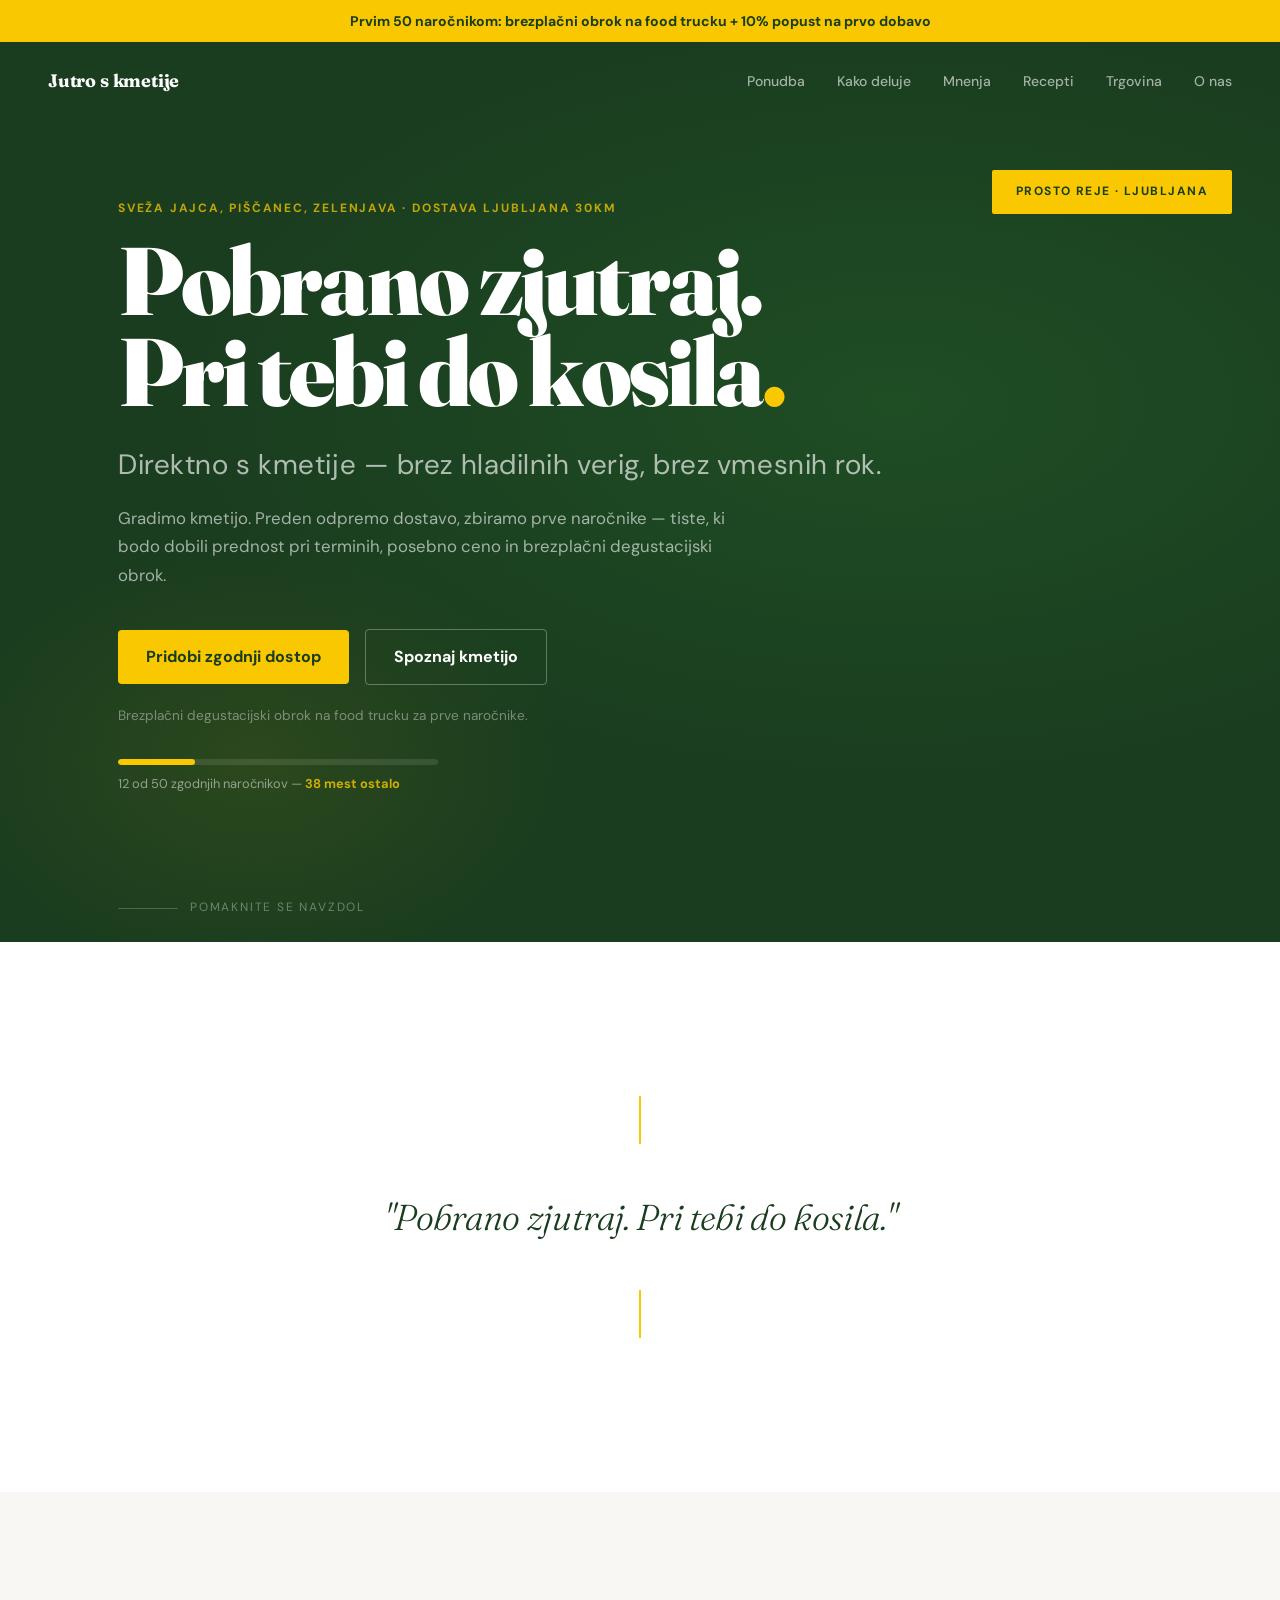
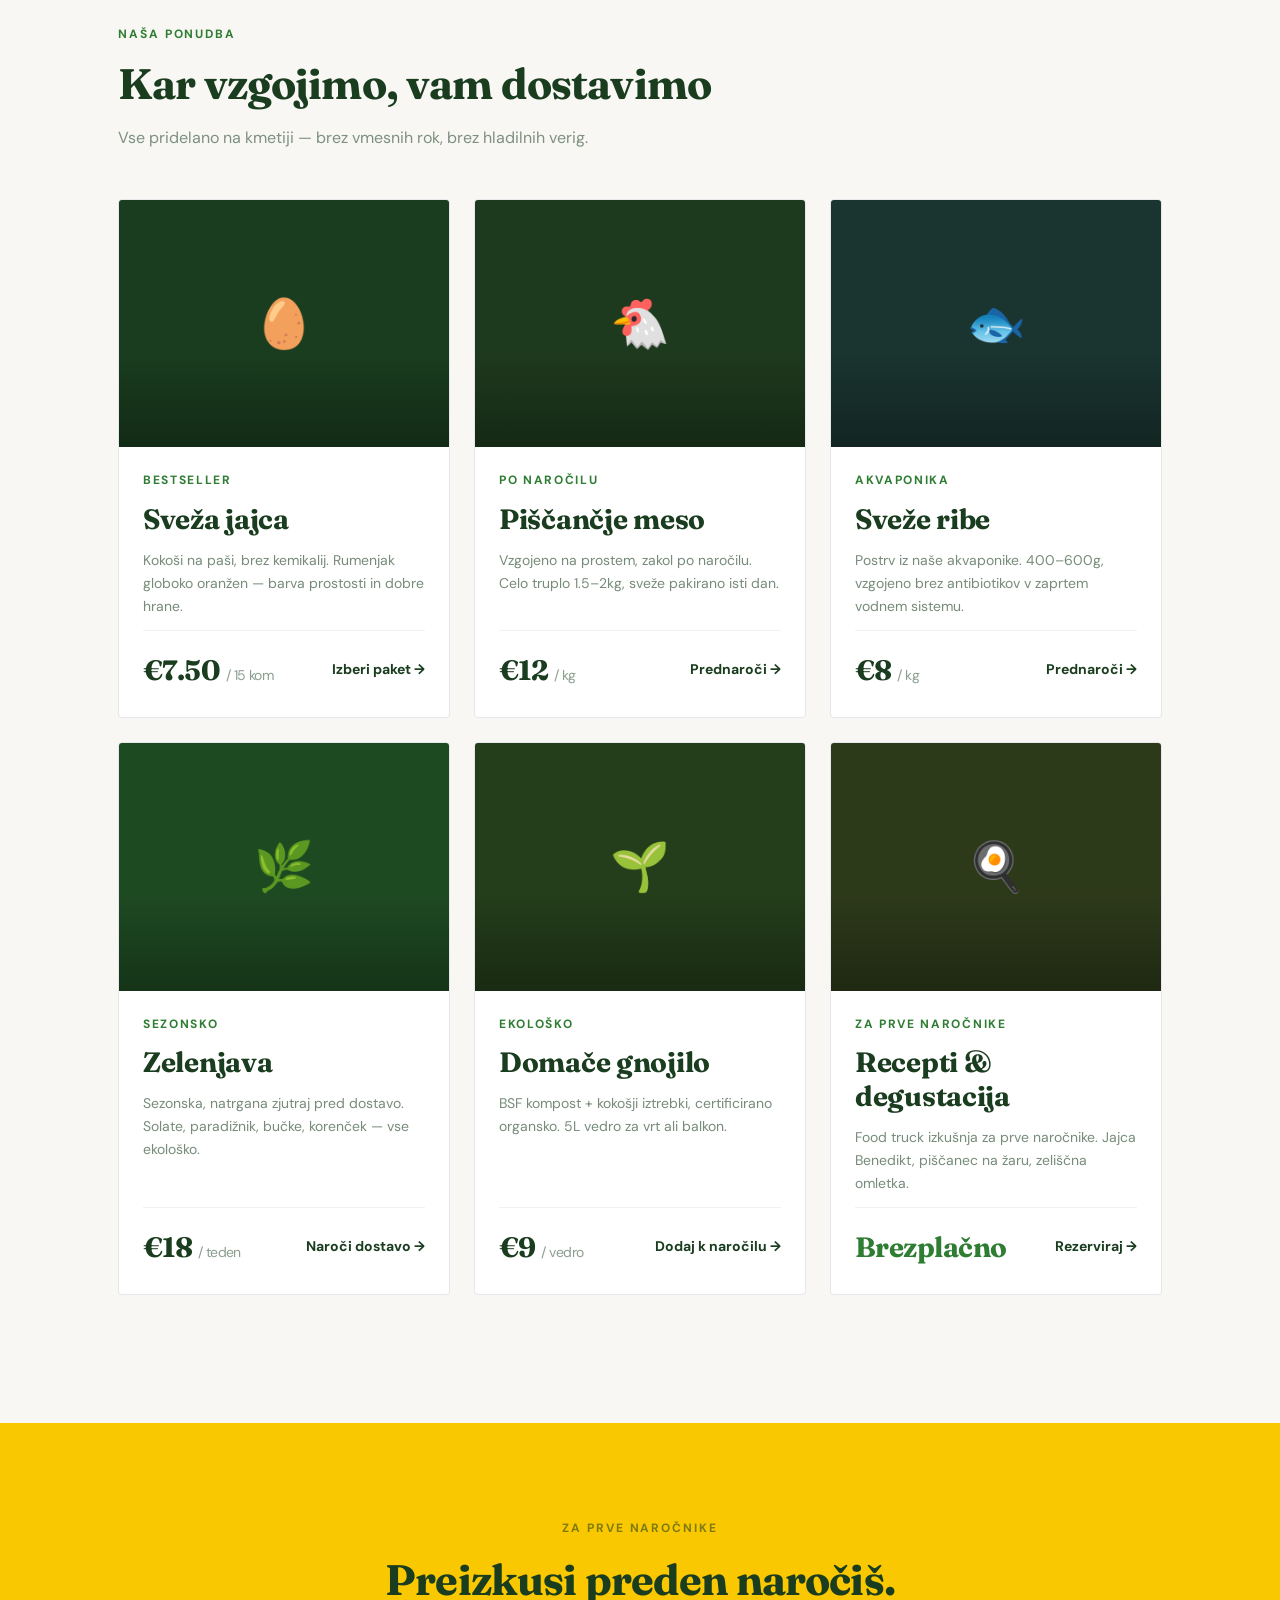
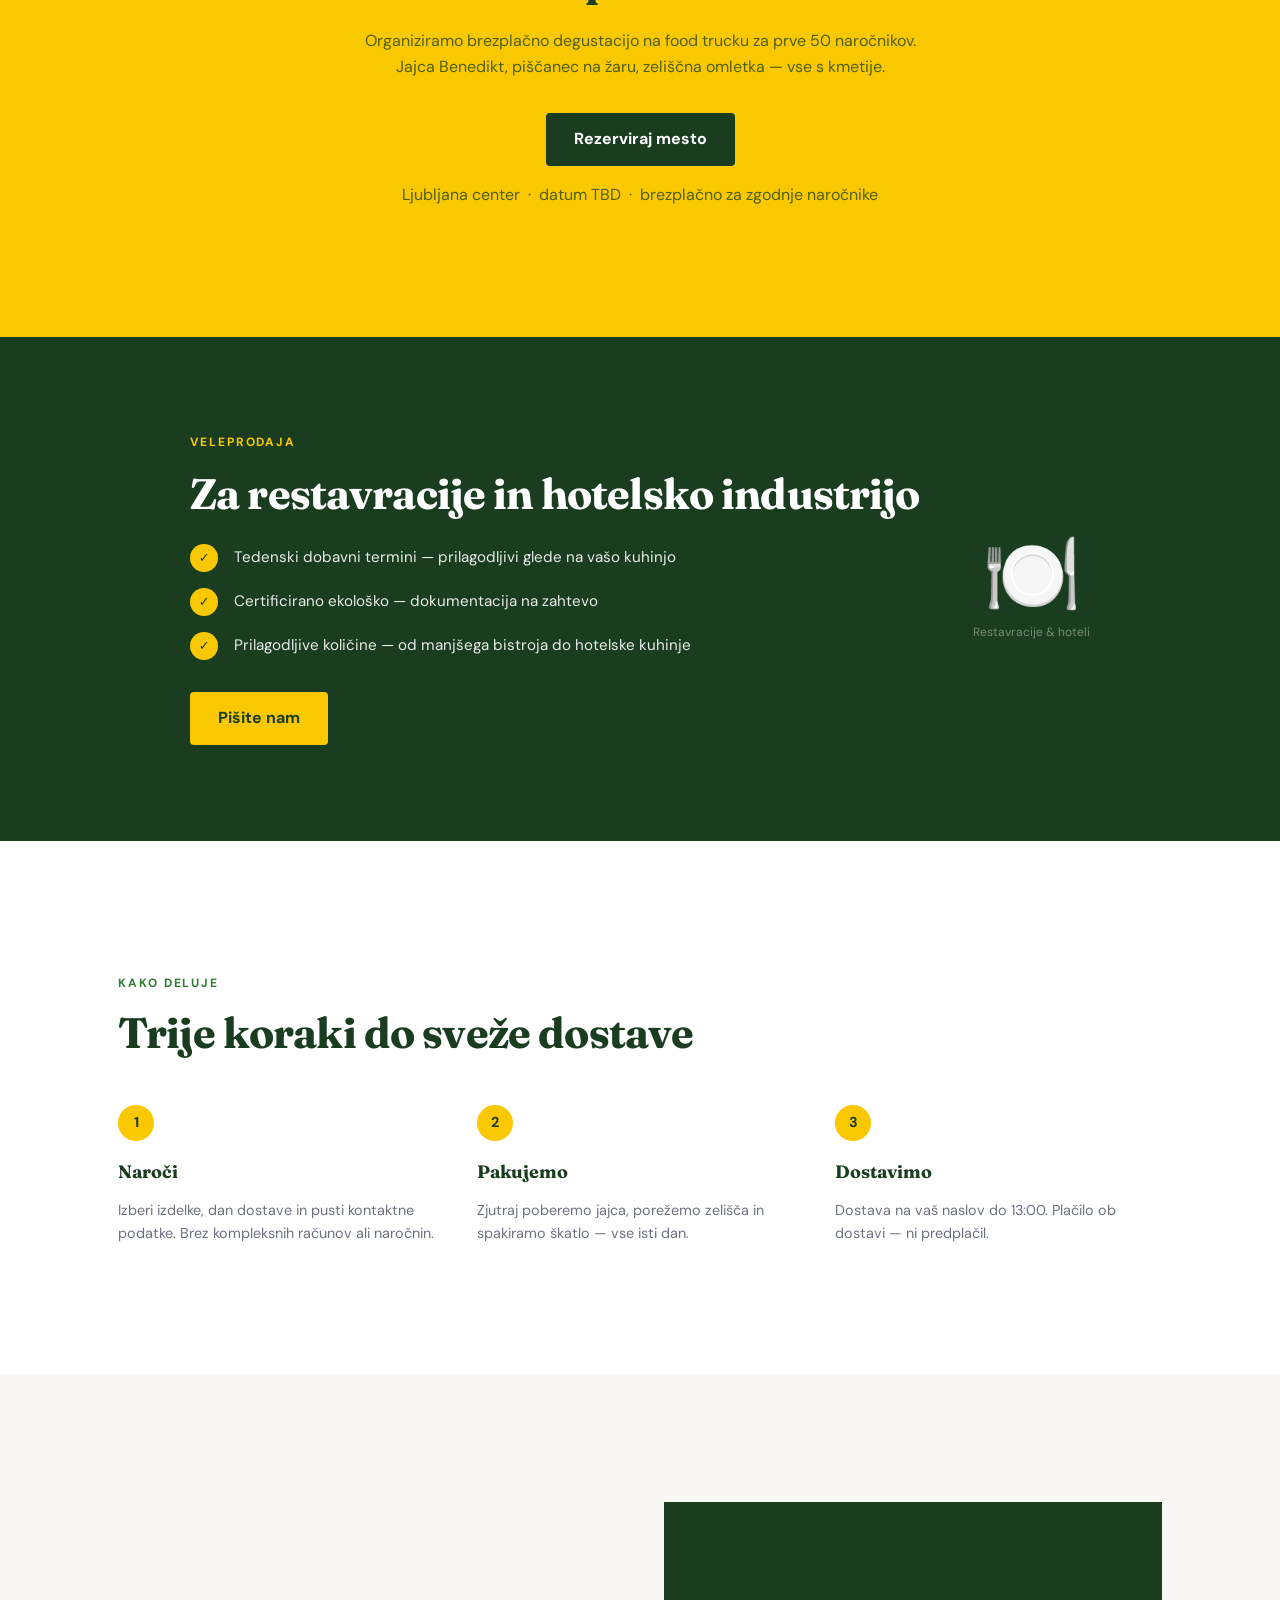
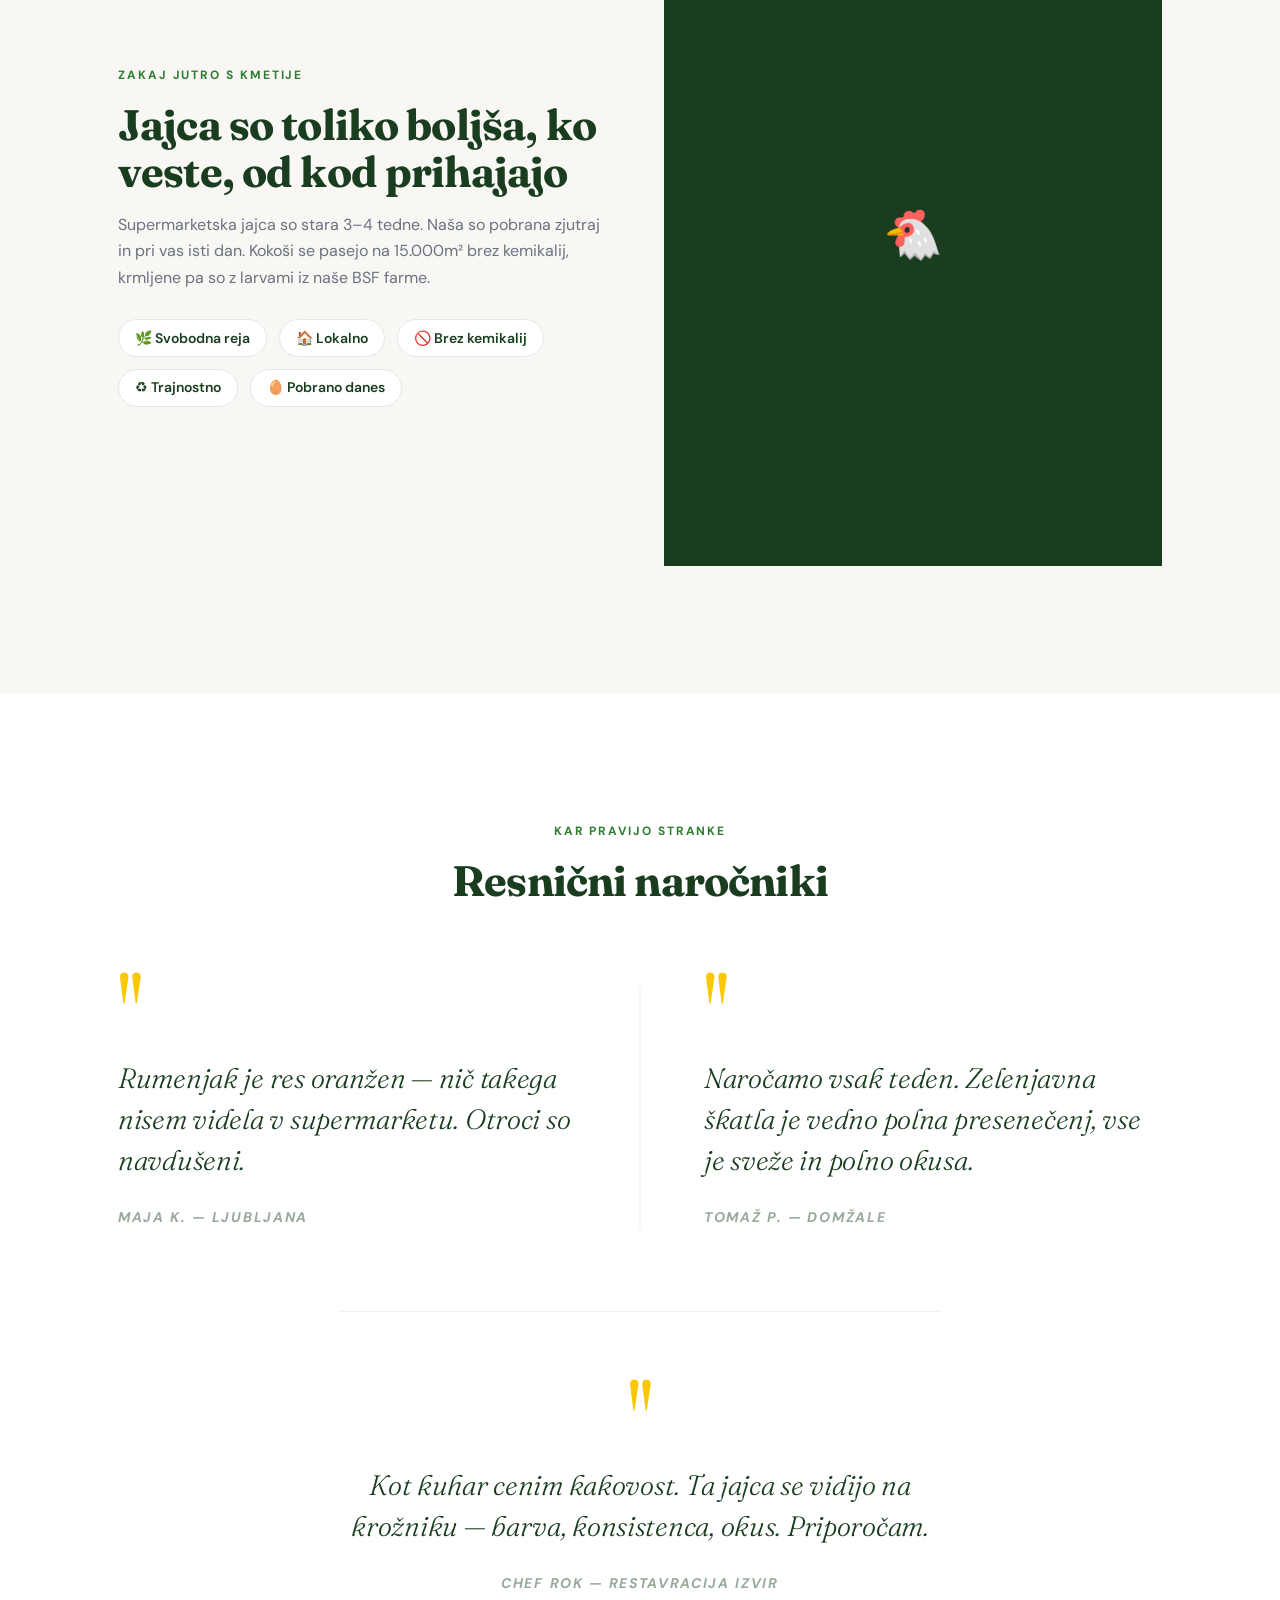
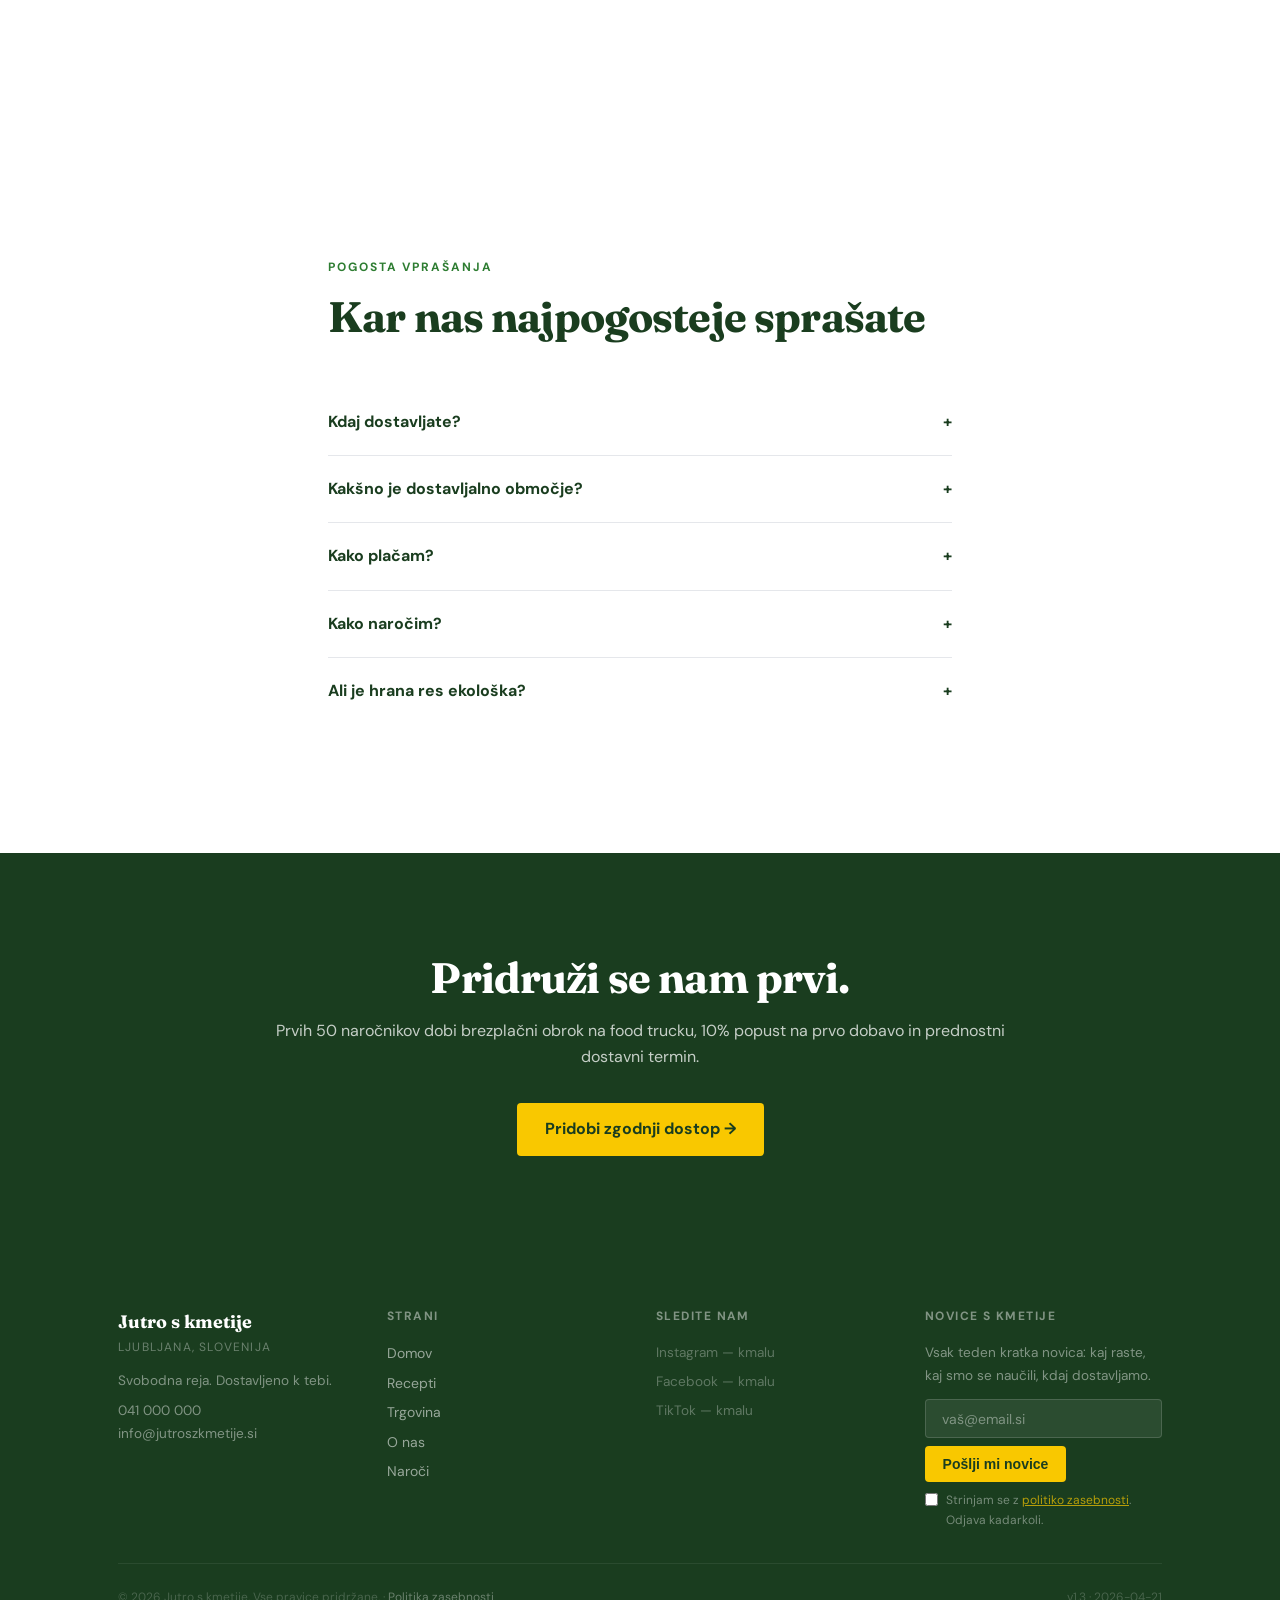
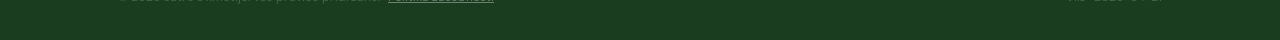
==== commit 55cd8baa: "fix(website): apply audit fixes — SEO, GDPR, schema, UX (v1.3) - index.html: new title + H1 with key" ====
--- a/index.html
+++ b/index.html
@@ -3,15 +3,77 @@
 <head>
   <meta charset="UTF-8">
   <meta name="viewport" content="width=device-width, initial-scale=1.0">
-  <title>Jutro s kmetije — Prihajamo kmalu</title>
-  <meta name="description" content="Sveža jajca, piščanci, ribe in zelenjava. Direktno s kmetije k tebi. Pridruži se prvi.">
-  <meta property="og:title" content="Jutro s kmetije — Prihajamo kmalu">
-  <meta property="og:description" content="Sveža jajca, piščanci, ribe in zelenjava. Direktno s kmetije k tebi. Pridruži se prvi.">
+  <title>Jutro s kmetije — Sveža jajca in zelenjava | Dostava Ljubljana</title>
+  <meta name="description" content="Sveža jajca, piščanec, ribe in zelenjava direktno s kmetije. Pobrano zjutraj, dostavljeno do kosila. Dostava v krogu 30km od Ljubljane.">
+  <meta property="og:title" content="Jutro s kmetije — Sveža jajca in zelenjava | Dostava Ljubljana">
+  <meta property="og:description" content="Pobrano zjutraj, pri tebi do kosila. Jajca, piščanec, ribe in zelenjava direktno s kmetije. Dostava Ljubljana 30km.">
   <meta property="og:type" content="website">
+  <!-- TODO: og:image — dodajte pravo fotografijo kmetije (1200×630px) -->
+  <!-- <meta property="og:image" content="https://jutroszkmetije.si/img/og-kmetija.jpg"> -->
+  <link rel="canonical" href="https://diamondcrusher42.github.io/dobro-jutro-s-kmetije/">
   <link rel="preconnect" href="https://fonts.googleapis.com">
   <link rel="preconnect" href="https://fonts.gstatic.com" crossorigin>
-  <link href="https://fonts.googleapis.com/css2?family=Fraunces:ital,opsz,wght@0,9..144,300;0,9..144,700;0,9..144,900;1,9..144,300;1,9..144,400;1,9..144,700&family=DM+Sans:wght@400;500;600;700&display=swap" rel="stylesheet">
+  <!-- Fonts: reduced from 10 to 4 variants for faster load -->
+  <link href="https://fonts.googleapis.com/css2?family=Fraunces:ital,opsz,wght@0,9..144,700;1,9..144,400&family=DM+Sans:wght@400;600&display=swap" rel="stylesheet">
   <link rel="stylesheet" href="style.css">
+  <!-- TODO: Zamenjajte XXXXX z vašim GTM ID-jem (google.com/tagmanager) -->
+  <!-- <script>(function(w,d,s,l,i){w[l]=w[l]||[];w[l].push({'gtm.start':new Date().getTime(),event:'gtm.js'});var f=d.getElementsByTagName(s)[0],j=d.createElement(s),dl=l!='dataLayer'?'&l='+l:'';j.async=true;j.src='https://www.googletagmanager.com/gtm.js?id='+i+dl;f.parentNode.insertBefore(j,f);})(window,document,'script','dataLayer','GTM-XXXXX');</script> -->
+  <script type="application/ld+json">
+  {
+    "@context": "https://schema.org",
+    "@type": "LocalBusiness",
+    "name": "Jutro s kmetije",
+    "description": "Sveža jajca, piščanec, ribe in zelenjava direktno s kmetije. Pobrano zjutraj, dostavljeno do kosila.",
+    "url": "https://diamondcrusher42.github.io/dobro-jutro-s-kmetije/",
+    "telephone": "+38641000000",
+    "email": "info@jutroskmetije.si",
+    "address": {
+      "@type": "PostalAddress",
+      "addressLocality": "Ljubljana",
+      "addressCountry": "SI"
+    },
+    "areaServed": {
+      "@type": "GeoCircle",
+      "geoMidpoint": {
+        "@type": "GeoCoordinates",
+        "latitude": 46.0569,
+        "longitude": 14.5058
+      },
+      "geoRadius": "30000"
+    },
+    "priceRange": "€€",
+    "openingHours": "Tu,Fr 07:00-13:00",
+    "sameAs": []
+  }
+  </script>
+  <script type="application/ld+json">
+  {
+    "@context": "https://schema.org",
+    "@type": "FAQPage",
+    "mainEntity": [
+      {
+        "@type": "Question",
+        "name": "Kdaj dostavljate?",
+        "acceptedAnswer": {"@type": "Answer", "text": "Dostavljamo ob torkih in petkih do 13:00 v krogu 30 km od Ljubljane."}
+      },
+      {
+        "@type": "Question",
+        "name": "Kakšno je dostavljalno območje?",
+        "acceptedAnswer": {"@type": "Answer", "text": "Dostavljamo v krogu 30 km od Ljubljane. Za točno lokacijo nas kontaktirajte."}
+      },
+      {
+        "@type": "Question",
+        "name": "Kako poteka naročilo?",
+        "acceptedAnswer": {"@type": "Answer", "text": "Izberite izdelke v spletni trgovini ali izpolnite obrazec za prednaročilo. Potrditev prejmete po e-pošti."}
+      },
+      {
+        "@type": "Question",
+        "name": "Kako plačam?",
+        "acceptedAnswer": {"@type": "Answer", "text": "Plačilo ob dostavi — gotovina ali bančni nakazilo po dostavi. Ni predplačil."}
+      }
+    ]
+  }
+  </script>
 </head>
 <body>
 
@@ -38,13 +100,13 @@
   <div class="hero-badge" aria-label="Lokacija in reja">Prosto reje · Ljubljana</div>
 
   <div class="hero-body">
-    <p class="hero-label">Prihajamo kmalu · Ljubljana</p>
+    <p class="hero-label">Sveža jajca, piščanec, zelenjava · dostava Ljubljana 30km</p>
 
     <h1 class="hero-headline">
-      Pridruži se<br>nam prvi<span class="dot">.</span>
+      Pobrano zjutraj.<br>Pri tebi do kosila<span class="dot">.</span>
     </h1>
 
-    <p class="hero-subline">Sveža jajca, piščanci, ribe in zelenjava. Direktno s kmetije k tebi.</p>
+    <p class="hero-subline">Direktno s kmetije — brez hladilnih verig, brez vmesnih rok.</p>
 
     <p style="color:rgba(255,255,255,.6);max-width:52ch;margin-bottom:2.5rem;font-size:1.05rem;line-height:1.7;">
       Gradimo kmetijo. Preden odpremo dostavo, zbiramo prve naročnike — tiste, ki bodo dobili prednost pri terminih, posebno ceno in brezplačni degustacijski obrok.
@@ -58,11 +120,19 @@
     <p style="color:rgba(255,255,255,.4);font-size:.85rem;margin-top:1.25rem;">
       Brezplačni degustacijski obrok na food trucku za prve naročnike.
     </p>
+
+    <!-- Urgency counter — TODO: posodobi število naročnikov redno -->
+    <div style="margin-top:2rem;max-width:320px;">
+      <div style="background:rgba(255,255,255,.1);border-radius:99px;height:6px;overflow:hidden;">
+        <div style="background:var(--yellow);height:100%;width:24%;border-radius:99px;"></div>
+      </div>
+      <p style="color:rgba(255,255,255,.5);font-size:.8rem;margin-top:.5rem;">12 od 50 zgodnjih naročnikov — <strong style="color:rgba(249,200,0,.8);">38 mest ostalo</strong></p>
+    </div>
   </div>
 
   <div class="hero-scroll" aria-hidden="true">
     <div class="hero-scroll-line"></div>
-    <span class="hero-scroll-label">Pomakniti navzdol</span>
+    <span class="hero-scroll-label">Pomaknite se navzdol</span>
   </div>
 
 </header>
@@ -289,6 +359,36 @@
   </div>
 </section>
 
+<!-- FAQ -->
+<section class="section bg-white" id="faq" aria-label="Pogosta vprašanja">
+  <div class="container" style="max-width:720px;">
+    <span class="eyebrow">Pogosta vprašanja</span>
+    <h2 class="section-title" style="margin-bottom:var(--sp-6);">Kar nas najpogosteje sprašate</h2>
+    <div style="display:flex;flex-direction:column;gap:0;">
+      <details style="border-bottom:1.5px solid var(--gray-lt);padding:1.25rem 0;">
+        <summary style="font-weight:700;font-size:1rem;cursor:pointer;list-style:none;display:flex;justify-content:space-between;">Kdaj dostavljate? <span>+</span></summary>
+        <p style="color:var(--gray);font-size:.95rem;margin-top:.75rem;max-width:60ch;">Dostavljamo ob <strong>torkih in petkih</strong> do 13:00. Naročilo oddajte vsaj dan prej. Za enkratna naročila se dogovorimo individualno.</p>
+      </details>
+      <details style="border-bottom:1.5px solid var(--gray-lt);padding:1.25rem 0;">
+        <summary style="font-weight:700;font-size:1rem;cursor:pointer;list-style:none;display:flex;justify-content:space-between;">Kakšno je dostavljalno območje? <span>+</span></summary>
+        <p style="color:var(--gray);font-size:.95rem;margin-top:.75rem;max-width:60ch;">Dostavljamo v <strong>krogu 30 km od Ljubljane</strong>. Pokrivamo Ljubljana, Domžale, Kamnik, Mengeš, Trzin in okolico. Niste prepričani? Vprašajte nas.</p>
+      </details>
+      <details style="border-bottom:1.5px solid var(--gray-lt);padding:1.25rem 0;">
+        <summary style="font-weight:700;font-size:1rem;cursor:pointer;list-style:none;display:flex;justify-content:space-between;">Kako plačam? <span>+</span></summary>
+        <p style="color:var(--gray);font-size:.95rem;margin-top:.75rem;max-width:60ch;"><strong>Plačilo ob dostavi</strong> — gotovina ali bančno nakazilo. Brez predplačil, brez naročnin. Plačate samo, kar prejmete.</p>
+      </details>
+      <details style="border-bottom:1.5px solid var(--gray-lt);padding:1.25rem 0;">
+        <summary style="font-weight:700;font-size:1rem;cursor:pointer;list-style:none;display:flex;justify-content:space-between;">Kako naročim? <span>+</span></summary>
+        <p style="color:var(--gray);font-size:.95rem;margin-top:.75rem;max-width:60ch;">Izpolnite <a href="preorder.html" style="color:var(--green);font-weight:600;">obrazec za prednaročilo</a> ali naročite neposredno v <a href="shop.html" style="color:var(--green);font-weight:600;">spletni trgovini</a>. Potrditev prejmete po e-pošti v 24h.</p>
+      </details>
+      <details style="padding:1.25rem 0;">
+        <summary style="font-weight:700;font-size:1rem;cursor:pointer;list-style:none;display:flex;justify-content:space-between;">Ali je hrana res ekološka? <span>+</span></summary>
+        <p style="color:var(--gray);font-size:.95rem;margin-top:.75rem;max-width:60ch;">Kmetujemo <strong>brez kemikalij, antibiotikov in pesticidov</strong>. Kokoši se pasejo na 15.000m² rotacijskega pašnika, krmljene so z BSF larvami. Dokumentacijo posredujemo na zahtevo.</p>
+      </details>
+    </div>
+  </div>
+</section>
+
 <!-- CTA BANNER -->
 <section class="cta-banner">
   <div class="container">
@@ -320,24 +420,29 @@
       </div>
       <div>
         <h4>Sledite nam</h4>
+        <!-- TODO: Zamenjajte # z resničnimi URL-ji profilov -->
         <ul>
-          <li><a href="#">Instagram</a></li>
-          <li><a href="#">Facebook</a></li>
-          <li><a href="#">TikTok</a></li>
+          <li style="color:rgba(255,255,255,.3);font-size:.85rem;">Instagram — kmalu</li>
+          <li style="color:rgba(255,255,255,.3);font-size:.85rem;">Facebook — kmalu</li>
+          <li style="color:rgba(255,255,255,.3);font-size:.85rem;">TikTok — kmalu</li>
         </ul>
       </div>
       <div>
         <h4>Novice s kmetije</h4>
         <p style="font-size:.85rem;margin-bottom:.75rem;color:rgba(255,255,255,.45);">Vsak teden kratka novica: kaj raste, kaj smo se naučili, kdaj dostavljamo.</p>
         <form class="newsletter-form" onsubmit="event.preventDefault();this.innerHTML='<p style=color:var(--yellow);font-size:.9rem;>Hvala! Javimo se.</p>'">
-          <input type="email" placeholder="vaš@email.si" required>
-          <button type="submit">Pošlji</button>
+          <input type="email" placeholder="vaš@email.si" required autocomplete="email">
+          <button type="submit">Pošlji mi novice</button>
         </form>
+        <label style="display:flex;align-items:flex-start;gap:.5rem;margin-top:.6rem;font-size:.75rem;color:rgba(255,255,255,.4);cursor:pointer;">
+          <input type="checkbox" required style="margin-top:2px;flex-shrink:0;accent-color:var(--yellow);">
+          <span>Strinjam se z <a href="privacy.html" style="color:rgba(249,200,0,.7);text-decoration:underline;">politiko zasebnosti</a>. Odjava kadarkoli.</span>
+        </label>
       </div>
     </div>
     <div class="footer-bottom">
-      <span>© 2026 Jutro s kmetije. Vse pravice pridržane.</span>
-      <span>v1.2 · 2026-04-21</span>
+      <span>© 2026 Jutro s kmetije. Vse pravice pridržane. · <a href="privacy.html" style="color:rgba(255,255,255,.35);text-decoration:underline;">Politika zasebnosti</a></span>
+      <span>v1.3 · 2026-04-21</span>
     </div>
   </div>
 </footer>
